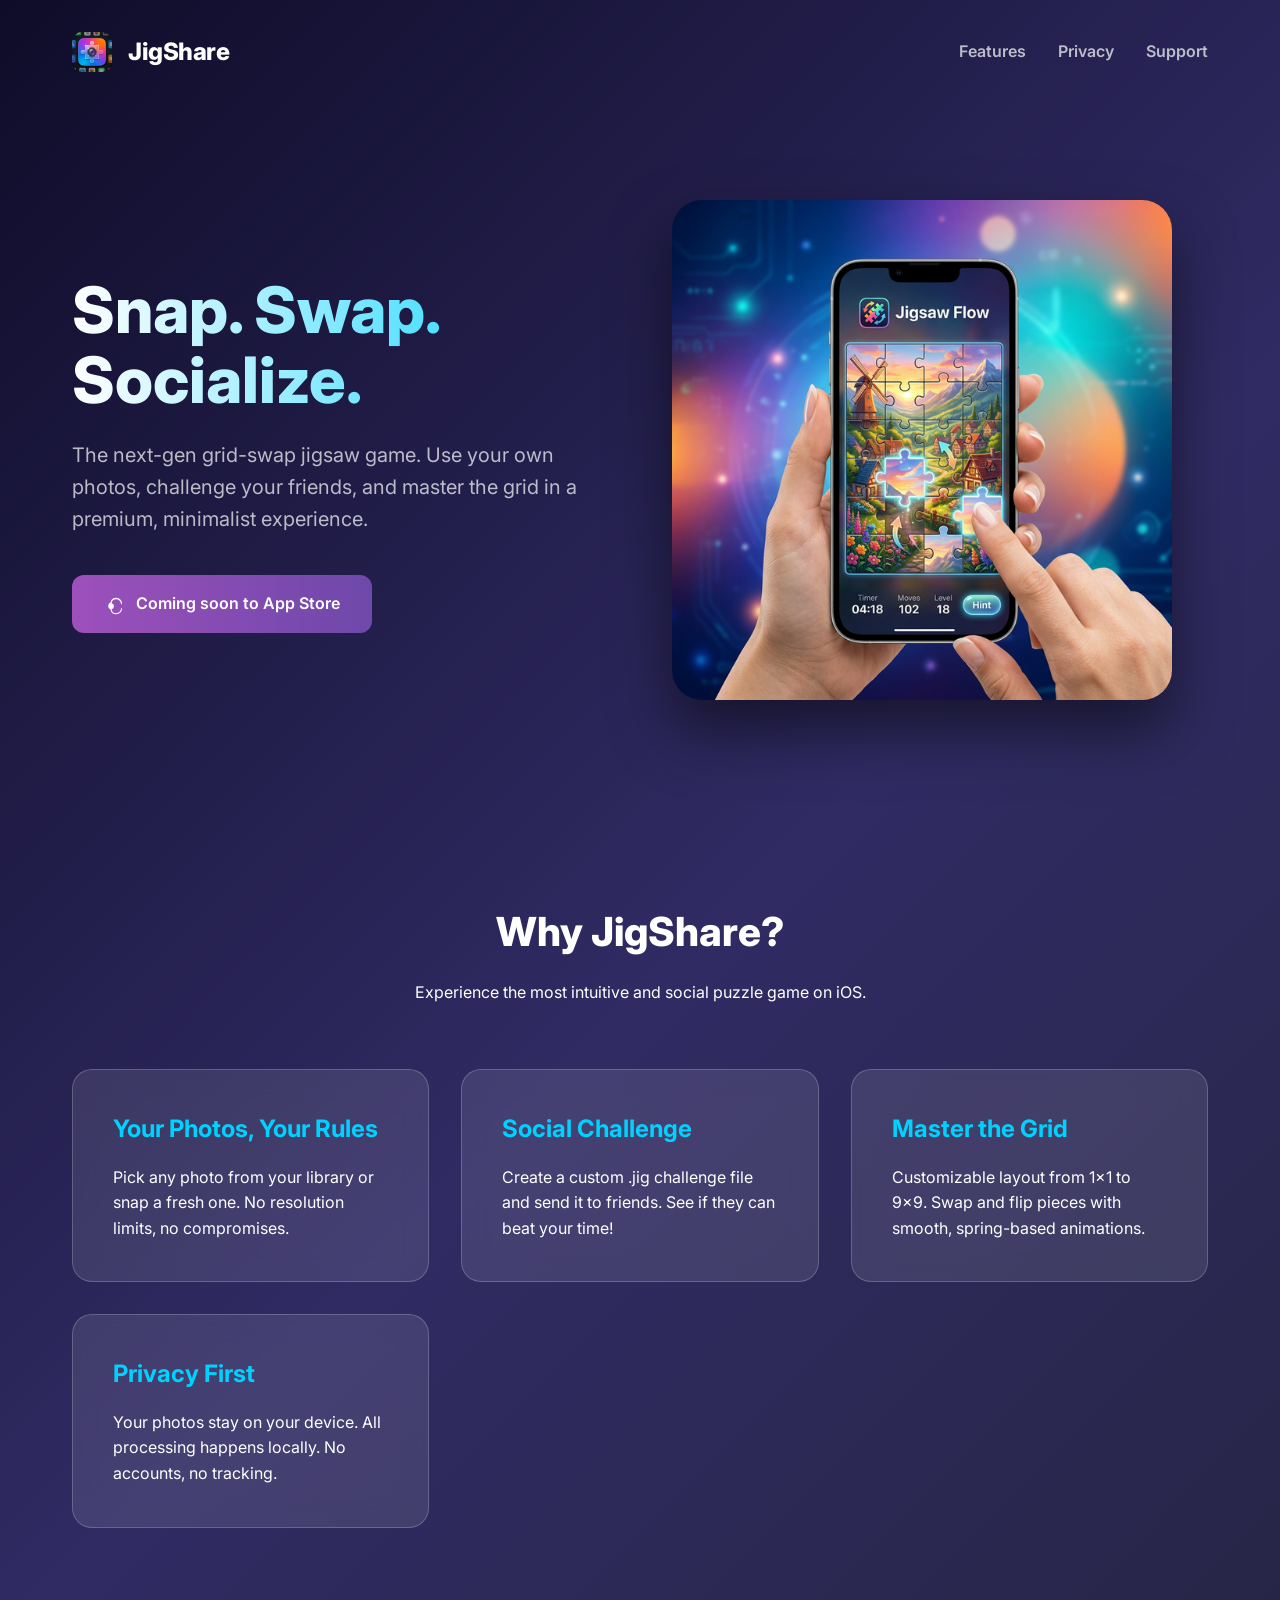
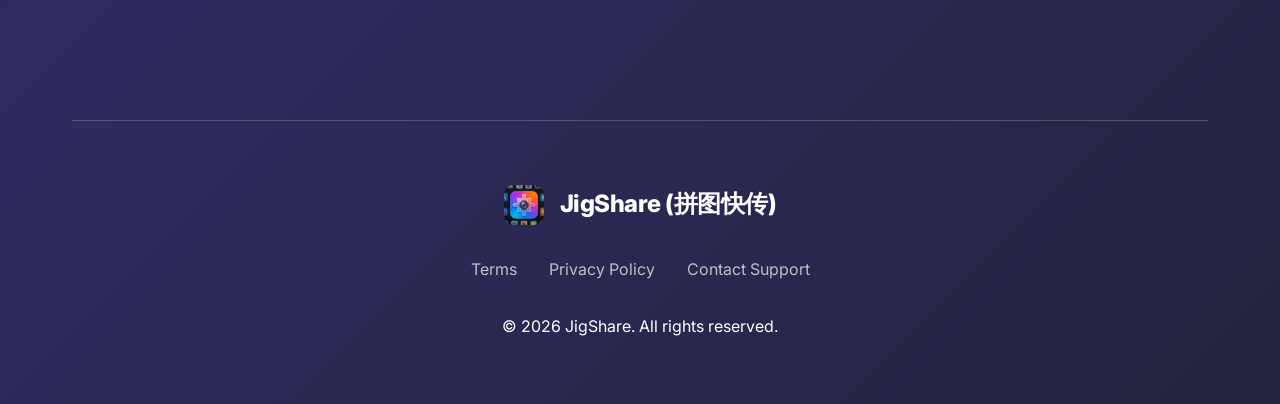
==== index.html @ 1944c969 "Add Google site verification meta tag" ====
<!DOCTYPE html>
<html lang="en">
<head>
    <meta charset="UTF-8">
    <meta name="viewport" content="width=device-width, initial-scale=1.0">
    <title>JigShare (拼图快传) - Social Photo Puzzle Game</title>
    <meta name="description" content="Turn your photos into fun, social jigsaw puzzles. JigShare is the premium grid-swap puzzle game for iOS.">
    <meta name="google-site-verification" content="QUrjwu28XT4ruwdatMFQxrZIwa5PXv5KGJY-EDPl6_U" />
    <link rel="stylesheet" href="index.css">
</head>
<body>
    <div class="container">
        <header>
            <div class="logo">
                <img src="assets/icon.png" alt="JigShare Logo">
                <span>JigShare</span>
            </div>
            <nav>
                <ul>
                    <li><a href="#features">Features</a></li>
                    <li><a href="privacy.html">Privacy</a></li>
                    <li><a href="mailto:fangdev1063@gmail.com">Support</a></li>
                </ul>
            </nav>
        </header>

        <section class="hero">
            <div class="hero-content">
                <h1>Snap. Swap. <br>Socialize.</h1>
                <p>The next-gen grid-swap jigsaw game. Use your own photos, challenge your friends, and master the grid in a premium, minimalist experience.</p>
                <div class="hero-btns">
                    <a href="#" class="btn-primary">
                        <svg width="24" height="24" viewBox="0 0 24 24" fill="currentColor"><path d="M17.5,12.5a.5.5,0,0,1-.5-.5,4.71,4.71,0,0,0-4.69-4.74h-.07a4.67,4.67,0,0,0-4.66,4.07,3,3,0,0,1,0,5.86,4.67,4.67,0,0,0,4.66,4.07h.07A4.71,4.71,0,0,0,17,16.5a.5.5,0,0,1,1,0,5.72,5.72,0,0,1-5.69,5.74h-.07a5.68,5.68,0,0,1-5.65-4.57,4,4,0,0,1,0-7.34,5.68,5.68,0,0,1,5.65-4.57h.07A5.72,5.72,0,0,1,18,11.5a.5.5,0,0,1-.5.5Z"/></svg>
                        Coming soon to App Store
                    </a>
                </div>
            </div>
            <div class="hero-image">
                <img src="assets/hero.png" alt="App Display">
            </div>
        </section>

        <section id="features" class="features">
            <div class="section-title">
                <h2>Why JigShare?</h2>
                <p>Experience the most intuitive and social puzzle game on iOS.</p>
            </div>
            <div class="feature-grid">
                <div class="feature-card glass">
                    <h3>Your Photos, Your Rules</h3>
                    <p>Pick any photo from your library or snap a fresh one. No resolution limits, no compromises.</p>
                </div>
                <div class="feature-card glass">
                    <h3>Social Challenge</h3>
                    <p>Create a custom .jig challenge file and send it to friends. See if they can beat your time!</p>
                </div>
                <div class="feature-card glass">
                    <h3>Master the Grid</h3>
                    <p>Customizable layout from 1x1 to 9x9. Swap and flip pieces with smooth, spring-based animations.</p>
                </div>
                <div class="feature-card glass">
                    <h3>Privacy First</h3>
                    <p>Your photos stay on your device. All processing happens locally. No accounts, no tracking.</p>
                </div>
            </div>
        </section>

        <footer>
            <div class="logo" style="justify-content: center; margin-bottom: 2rem;">
                <img src="assets/icon.png" alt="JigShare Logo">
                <span>JigShare (拼图快传)</span>
            </div>
            <div class="footer-links">
                <a href="#">Terms</a>
                <a href="privacy.html">Privacy Policy</a>
                <a href="mailto:fangdev1063@gmail.com">Contact Support</a>
            </div>
            <p>&copy; 2026 JigShare. All rights reserved.</p>
        </footer>
    </div>
</body>
</html>
---- index.css ----
@import url('https://fonts.googleapis.com/css2?family=Inter:wght@300;400;600;800&display=swap');

:root {
    --primary: #9d50bb;
    --secondary: #6e48aa;
    --accent: #00d2ff;
    --bg-dark: #0f0c29;
    --bg-gradient: linear-gradient(135deg, #0f0c29 0%, #302b63 50%, #24243e 100%);
    --text-main: #ffffff;
    --text-muted: rgba(255, 255, 255, 0.7);
    --glass: rgba(255, 255, 255, 0.1);
    --glass-border: rgba(255, 255, 255, 0.2);
    --transition: all 0.3s cubic-bezier(0.4, 0, 0.2, 1);
}

* {
    margin: 0;
    padding: 0;
    box-sizing: border-box;
}

body {
    font-family: 'Inter', sans-serif;
    background: var(--bg-gradient);
    color: var(--text-main);
    line-height: 1.6;
    overflow-x: hidden;
    min-height: 100vh;
}

.container {
    max-width: 1200px;
    margin: 0 auto;
    padding: 0 2rem;
}

/* Glassmorphism Styles */
.glass {
    background: var(--glass);
    backdrop-filter: blur(12px);
    -webkit-backdrop-filter: blur(12px);
    border: 1px solid var(--glass-border);
    border-radius: 20px;
}

/* Header */
header {
    padding: 2rem 0;
    display: flex;
    justify-content: space-between;
    align-items: center;
}

.logo {
    display: flex;
    align-items: center;
    gap: 1rem;
    font-weight: 800;
    font-size: 1.5rem;
    letter-spacing: -0.5px;
}

.logo img {
    width: 40px;
    height: 40px;
    border-radius: 10px;
}

nav ul {
    display: flex;
    gap: 2rem;
    list-style: none;
}

nav a {
    color: var(--text-muted);
    text-decoration: none;
    font-weight: 600;
    transition: var(--transition);
}

nav a:hover {
    color: var(--text-main);
}

/* Hero Section */
.hero {
    padding: 6rem 0;
    display: grid;
    grid-template-columns: 1fr 1fr;
    align-items: center;
    gap: 4rem;
}

.hero-content h1 {
    font-size: 4rem;
    font-weight: 800;
    line-height: 1.1;
    margin-bottom: 1.5rem;
    background: linear-gradient(to right, #fff, var(--accent));
    -webkit-background-clip: text;
    background-clip: text;
    -webkit-text-fill-color: transparent;
}

.hero-content p {
    font-size: 1.25rem;
    color: var(--text-muted);
    margin-bottom: 2.5rem;
}

.btn-primary {
    background: linear-gradient(to right, var(--primary), var(--secondary));
    color: white;
    padding: 1rem 2rem;
    border-radius: 12px;
    text-decoration: none;
    font-weight: 600;
    display: inline-flex;
    align-items: center;
    gap: 0.5rem;
    transition: var(--transition);
    border: none;
    cursor: pointer;
}

.btn-primary:hover {
    transform: translateY(-3px);
    box-shadow: 0 10px 20px rgba(0,0,0,0.3);
}

.hero-image img {
    width: 100%;
    max-width: 500px;
    border-radius: 30px;
    box-shadow: 0 30px 60px rgba(0,0,0,0.5);
    animation: float 6s ease-in-out infinite;
}

@keyframes float {
    0%, 100% { transform: translateY(0); }
    50% { transform: translateY(-20px); }
}

/* Features */
.features {
    padding: 6rem 0;
}

.section-title {
    text-align: center;
    margin-bottom: 4rem;
}

.section-title h2 {
    font-size: 2.5rem;
    font-weight: 800;
    margin-bottom: 1rem;
}

.feature-grid {
    display: grid;
    grid-template-columns: repeat(auto-fit, minmax(300px, 1fr));
    gap: 2rem;
}

.feature-card {
    padding: 2.5rem;
    transition: var(--transition);
}

.feature-card:hover {
    transform: scale(1.05);
}

.feature-card h3 {
    font-size: 1.5rem;
    margin-bottom: 1rem;
    color: var(--accent);
}

/* Footer */
footer {
    padding: 4rem 0;
    margin-top: 6rem;
    border-top: 1px solid var(--glass-border);
    text-align: center;
}

.footer-links {
    margin: 2rem 0;
    display: flex;
    justify-content: center;
    gap: 2rem;
}

.footer-links a {
    color: var(--text-muted);
    text-decoration: none;
}

/* Privacy Page Specific */
.content-page {
    padding: 4rem 0;
}

.content-page h1 {
    font-size: 3rem;
    margin-bottom: 2rem;
    text-align: center;
}

.content-block {
    padding: 3rem;
    margin: 2rem 0;
}

.content-block h2 {
    margin-bottom: 1.5rem;
    color: var(--accent);
}

.content-block p, .content-block ul {
    margin-bottom: 1.25rem;
    color: var(--text-muted);
}

.content-block ul {
    padding-left: 1.5rem;
}

/* Responsive */
@media (max-width: 968px) {
    .hero {
        grid-template-columns: 1fr;
        text-align: center;
        padding: 4rem 0;
    }
    .hero-content h1 {
        font-size: 3rem;
    }
    .hero-image {
        order: -1;
    }
    .hero-image img {
        max-width: 300px;
    }
}
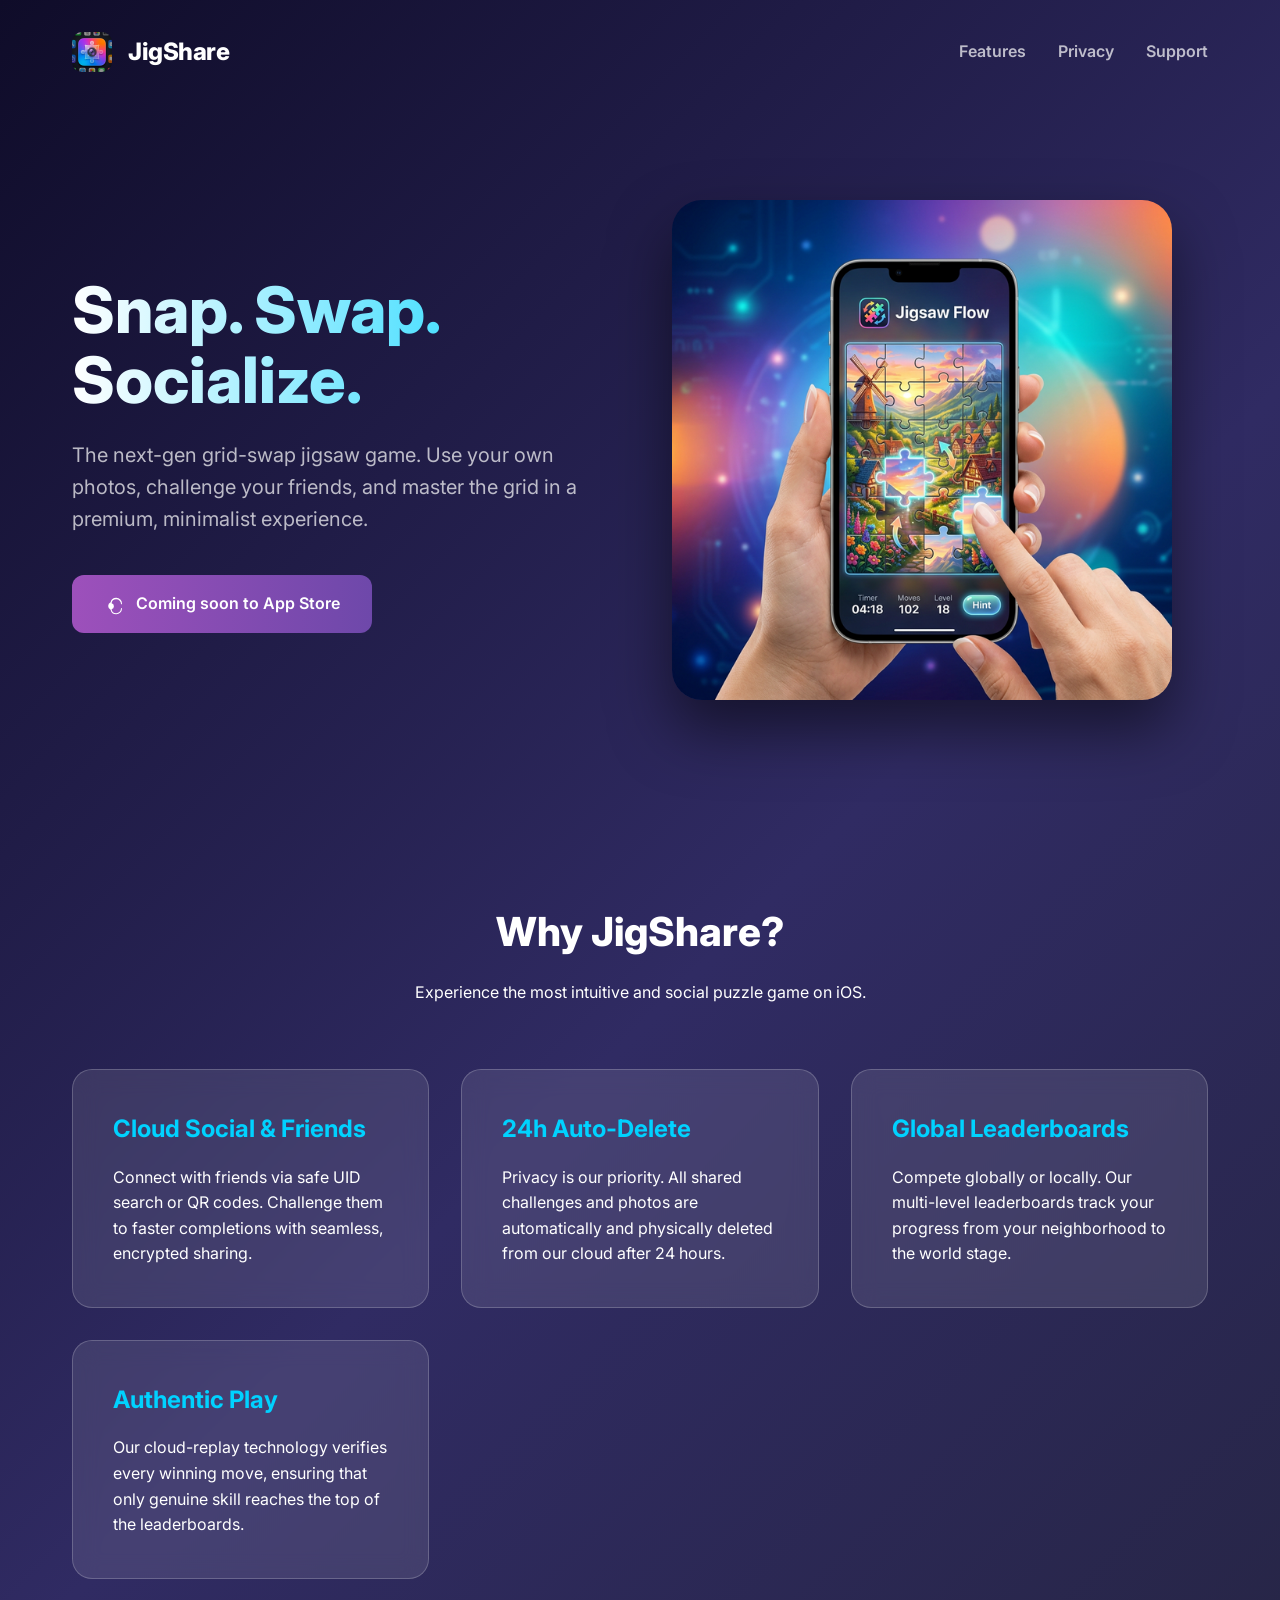
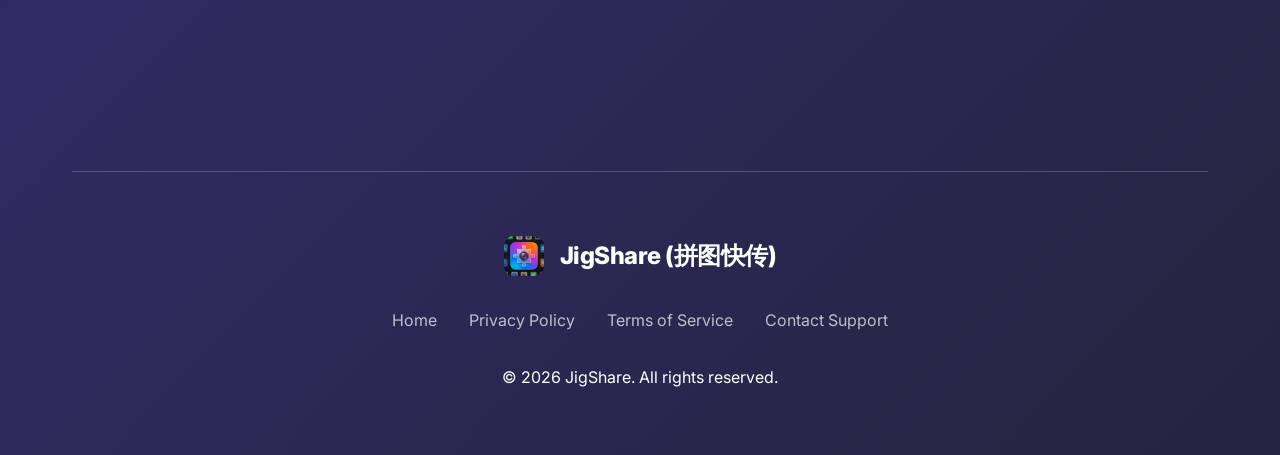
==== commit ab8522c7: "Update website with PRD v11 cloud features, terms, and privacy links" ====
--- a/index.html
+++ b/index.html
@@ -47,20 +47,20 @@
             </div>
             <div class="feature-grid">
                 <div class="feature-card glass">
-                    <h3>Your Photos, Your Rules</h3>
-                    <p>Pick any photo from your library or snap a fresh one. No resolution limits, no compromises.</p>
+                    <h3>Cloud Social & Friends</h3>
+                    <p>Connect with friends via safe UID search or QR codes. Challenge them to faster completions with seamless, encrypted sharing.</p>
                 </div>
                 <div class="feature-card glass">
-                    <h3>Social Challenge</h3>
-                    <p>Create a custom .jig challenge file and send it to friends. See if they can beat your time!</p>
+                    <h3>24h Auto-Delete</h3>
+                    <p>Privacy is our priority. All shared challenges and photos are automatically and physically deleted from our cloud after 24 hours.</p>
                 </div>
                 <div class="feature-card glass">
-                    <h3>Master the Grid</h3>
-                    <p>Customizable layout from 1x1 to 9x9. Swap and flip pieces with smooth, spring-based animations.</p>
+                    <h3>Global Leaderboards</h3>
+                    <p>Compete globally or locally. Our multi-level leaderboards track your progress from your neighborhood to the world stage.</p>
                 </div>
                 <div class="feature-card glass">
-                    <h3>Privacy First</h3>
-                    <p>Your photos stay on your device. All processing happens locally. No accounts, no tracking.</p>
+                    <h3>Authentic Play</h3>
+                    <p>Our cloud-replay technology verifies every winning move, ensuring that only genuine skill reaches the top of the leaderboards.</p>
                 </div>
             </div>
         </section>
@@ -71,8 +71,9 @@
                 <span>JigShare (拼图快传)</span>
             </div>
             <div class="footer-links">
-                <a href="#">Terms</a>
+                <a href="index.html">Home</a>
                 <a href="privacy.html">Privacy Policy</a>
+                <a href="terms.html">Terms of Service</a>
                 <a href="mailto:fangdev1063@gmail.com">Contact Support</a>
             </div>
             <p>&copy; 2026 JigShare. All rights reserved.</p>
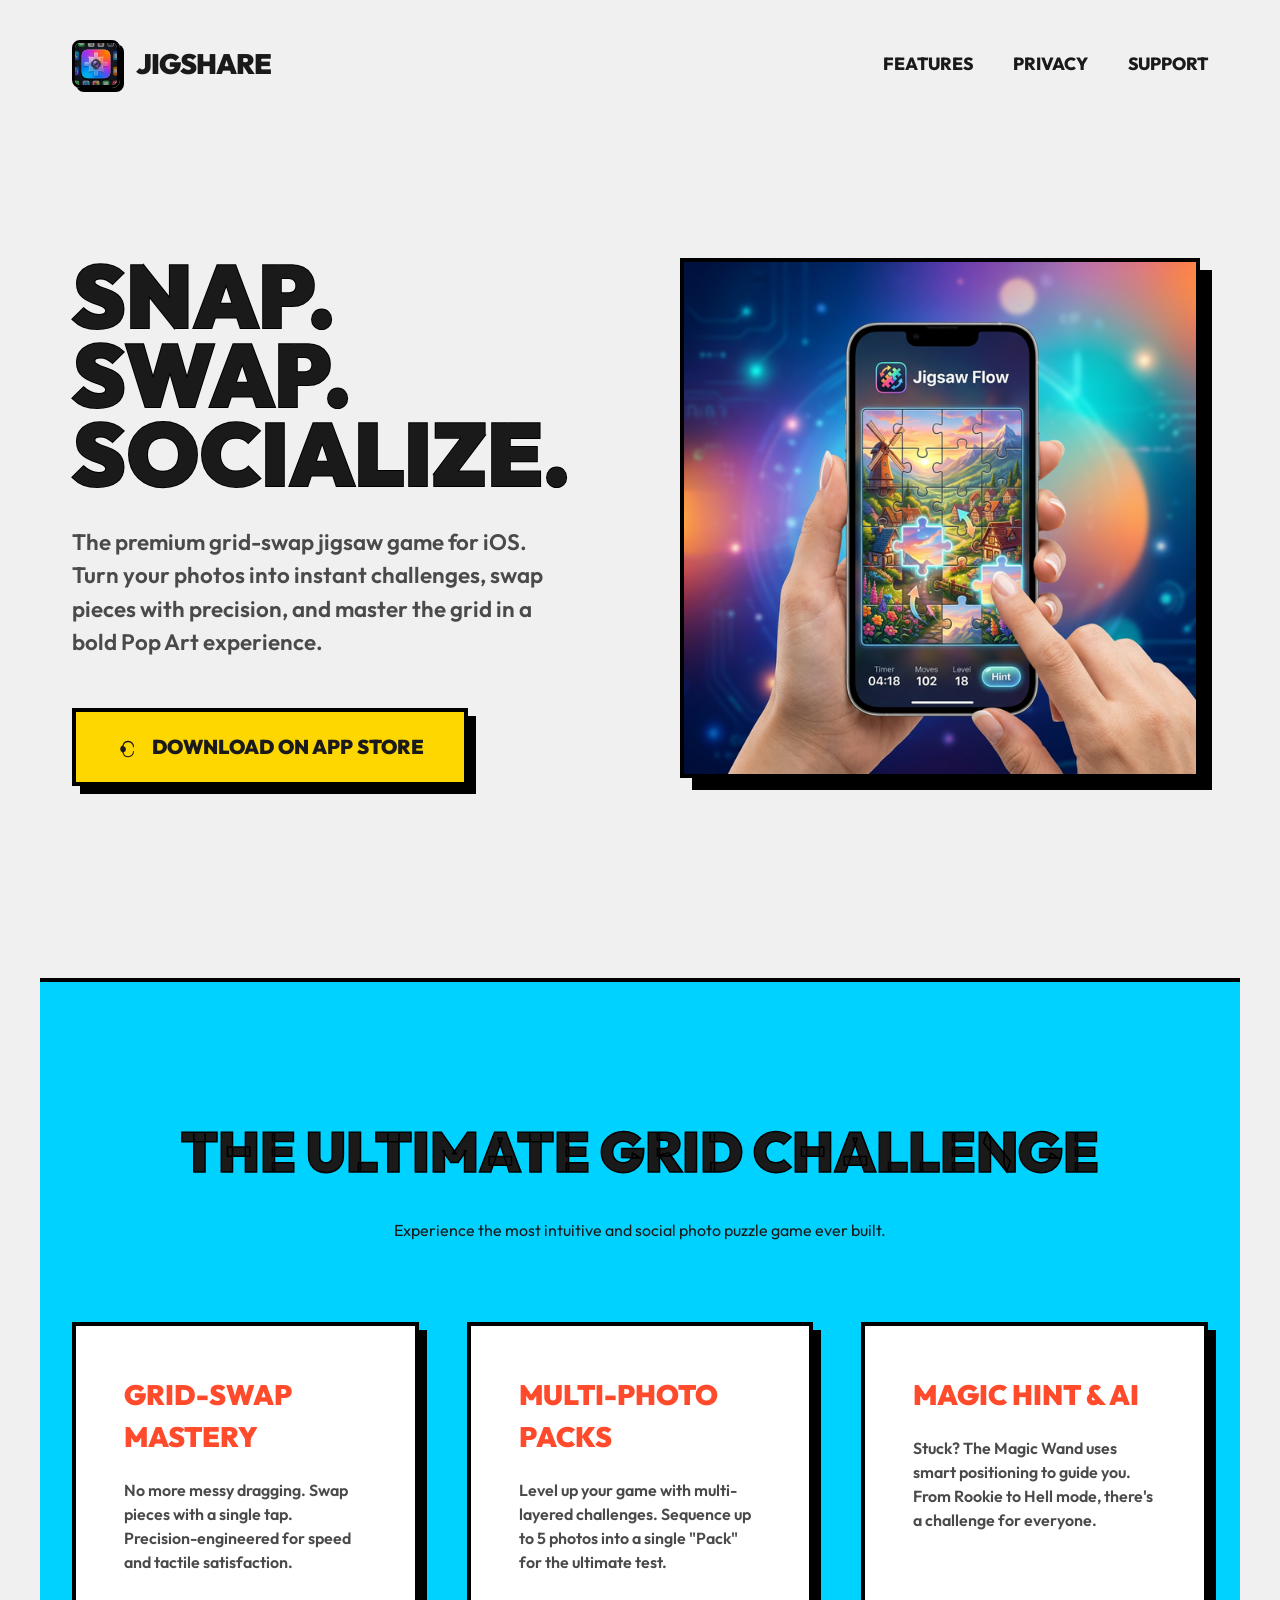
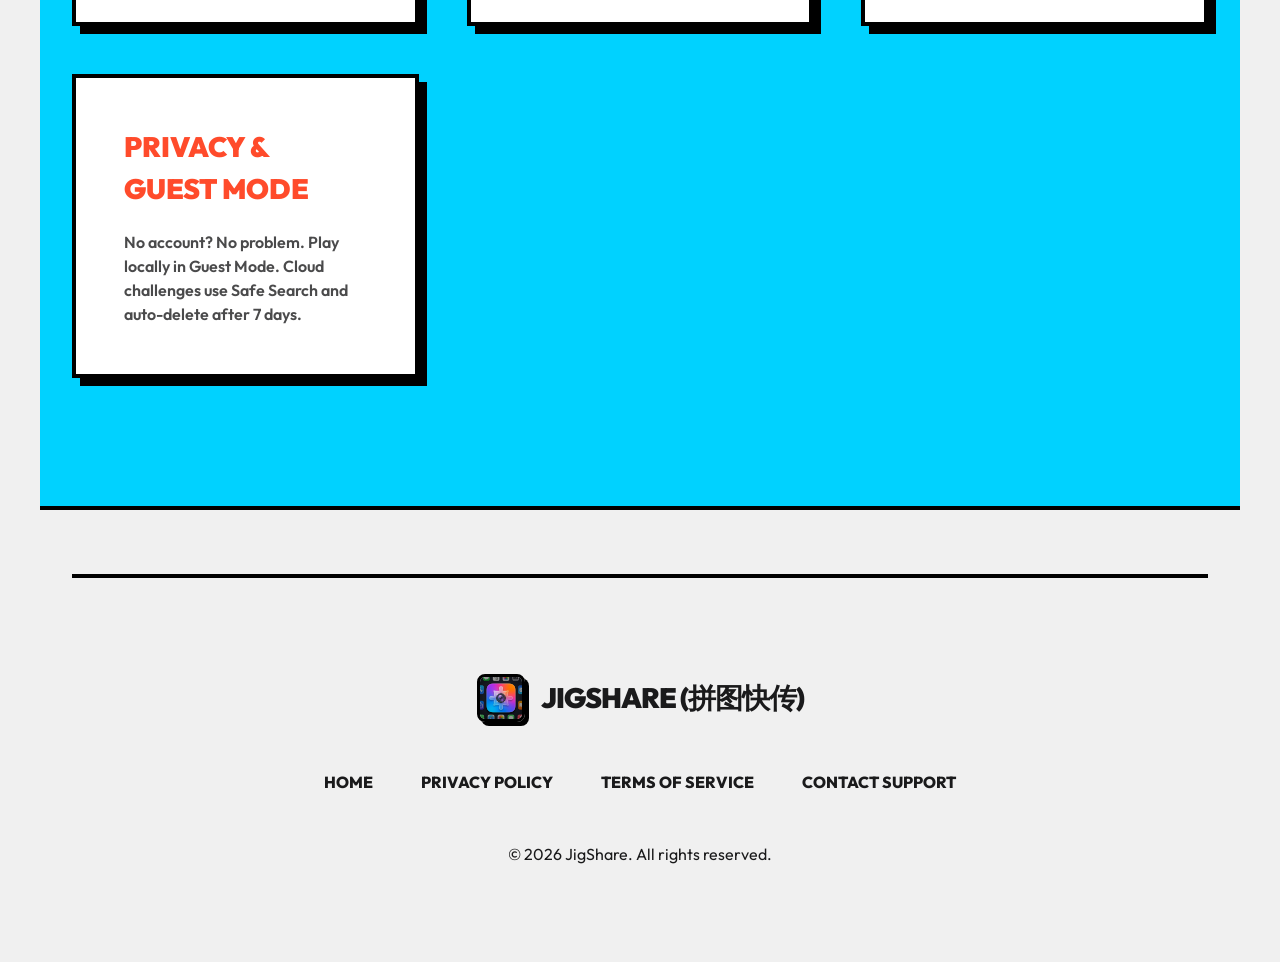
==== commit dedc5d81: "Update website to Pop Art style and reflect latest PRD/SDD features (v6.8/v3.12)" ====
--- a/index.html
+++ b/index.html
@@ -26,41 +26,41 @@
 
         <section class="hero">
             <div class="hero-content">
-                <h1>Snap. Swap. <br>Socialize.</h1>
-                <p>The next-gen grid-swap jigsaw game. Use your own photos, challenge your friends, and master the grid in a premium, minimalist experience.</p>
+                <h1>Snap.<br>Swap.<br>Socialize.</h1>
+                <p>The premium grid-swap jigsaw game for iOS. Turn your photos into instant challenges, swap pieces with precision, and master the grid in a bold Pop Art experience.</p>
                 <div class="hero-btns">
-                    <a href="#" class="btn-primary">
+                    <a href="https://apps.apple.com/app/jigshare" class="btn-primary">
                         <svg width="24" height="24" viewBox="0 0 24 24" fill="currentColor"><path d="M17.5,12.5a.5.5,0,0,1-.5-.5,4.71,4.71,0,0,0-4.69-4.74h-.07a4.67,4.67,0,0,0-4.66,4.07,3,3,0,0,1,0,5.86,4.67,4.67,0,0,0,4.66,4.07h.07A4.71,4.71,0,0,0,17,16.5a.5.5,0,0,1,1,0,5.72,5.72,0,0,1-5.69,5.74h-.07a5.68,5.68,0,0,1-5.65-4.57,4,4,0,0,1,0-7.34,5.68,5.68,0,0,1,5.65-4.57h.07A5.72,5.72,0,0,1,18,11.5a.5.5,0,0,1-.5.5Z"/></svg>
-                        Coming soon to App Store
+                        Download on App Store
                     </a>
                 </div>
             </div>
             <div class="hero-image">
-                <img src="assets/hero.png" alt="App Display">
+                <img src="assets/hero.png" alt="JigShare Pop Art Interface">
             </div>
         </section>
 
         <section id="features" class="features">
             <div class="section-title">
-                <h2>Why JigShare?</h2>
-                <p>Experience the most intuitive and social puzzle game on iOS.</p>
+                <h2>The Ultimate Grid Challenge</h2>
+                <p>Experience the most intuitive and social photo puzzle game ever built.</p>
             </div>
             <div class="feature-grid">
-                <div class="feature-card glass">
-                    <h3>Cloud Social & Friends</h3>
-                    <p>Connect with friends via safe UID search or QR codes. Challenge them to faster completions with seamless, encrypted sharing.</p>
+                <div class="feature-card pop-card">
+                    <h3>Grid-Swap Mastery</h3>
+                    <p>No more messy dragging. Swap pieces with a single tap. Precision-engineered for speed and tactile satisfaction.</p>
                 </div>
-                <div class="feature-card glass">
-                    <h3>24h Auto-Delete</h3>
-                    <p>Privacy is our priority. All shared challenges and photos are automatically and physically deleted from our cloud after 24 hours.</p>
+                <div class="feature-card pop-card">
+                    <h3>Multi-Photo Packs</h3>
+                    <p>Level up your game with multi-layered challenges. Sequence up to 5 photos into a single "Pack" for the ultimate test.</p>
                 </div>
-                <div class="feature-card glass">
-                    <h3>Global Leaderboards</h3>
-                    <p>Compete globally or locally. Our multi-level leaderboards track your progress from your neighborhood to the world stage.</p>
+                <div class="feature-card pop-card">
+                    <h3>Magic Hint & AI</h3>
+                    <p>Stuck? The Magic Wand uses smart positioning to guide you. From Rookie to Hell mode, there's a challenge for everyone.</p>
                 </div>
-                <div class="feature-card glass">
-                    <h3>Authentic Play</h3>
-                    <p>Our cloud-replay technology verifies every winning move, ensuring that only genuine skill reaches the top of the leaderboards.</p>
+                <div class="feature-card pop-card">
+                    <h3>Privacy & Guest Mode</h3>
+                    <p>No account? No problem. Play locally in Guest Mode. Cloud challenges use Safe Search and auto-delete after 7 days.</p>
                 </div>
             </div>
         </section>
--- a/index.css
+++ b/index.css
@@ -1,16 +1,18 @@
-@import url('https://fonts.googleapis.com/css2?family=Inter:wght@300;400;600;800&display=swap');
+@import url('https://fonts.googleapis.com/css2?family=Outfit:wght@400;600;800;900&display=swap');
+@import url('https://fonts.googleapis.com/css2?family=Inter:wght@400;600;800&display=swap');
 
 :root {
-    --primary: #9d50bb;
-    --secondary: #6e48aa;
-    --accent: #00d2ff;
-    --bg-dark: #0f0c29;
-    --bg-gradient: linear-gradient(135deg, #0f0c29 0%, #302b63 50%, #24243e 100%);
-    --text-main: #ffffff;
-    --text-muted: rgba(255, 255, 255, 0.7);
-    --glass: rgba(255, 255, 255, 0.1);
-    --glass-border: rgba(255, 255, 255, 0.2);
-    --transition: all 0.3s cubic-bezier(0.4, 0, 0.2, 1);
+    --primary: #FFD700; /* Vibrant Yellow */
+    --secondary: #FF4B2B; /* Vibrant Red */
+    --accent: #00D2FF; /* Vibrant Blue */
+    --bg-main: #F0F0F0;
+    --text-black: #1A1A1B;
+    --text-muted: #4A4A4B;
+    --stroke: #000000;
+    --border-width: 4px;
+    --shadow-offset: 8px;
+    --pop-shadow: var(--shadow-offset) var(--shadow-offset) 0px var(--stroke);
+    --transition: all 0.2s cubic-bezier(0.175, 0.885, 0.32, 1.275);
 }
 
 * {
@@ -20,10 +22,10 @@
 }
 
 body {
-    font-family: 'Inter', sans-serif;
-    background: var(--bg-gradient);
-    color: var(--text-main);
-    line-height: 1.6;
+    font-family: 'Outfit', 'Inter', sans-serif;
+    background-color: var(--bg-main);
+    color: var(--text-black);
+    line-height: 1.5;
     overflow-x: hidden;
     min-height: 100vh;
 }
@@ -34,18 +36,23 @@
     padding: 0 2rem;
 }
 
-/* Glassmorphism Styles */
-.glass {
-    background: var(--glass);
-    backdrop-filter: blur(12px);
-    -webkit-backdrop-filter: blur(12px);
-    border: 1px solid var(--glass-border);
-    border-radius: 20px;
+/* Pop Art Components */
+.pop-card {
+    background: #FFFFFF;
+    border: var(--border-width) solid var(--stroke);
+    box-shadow: var(--pop-shadow);
+    border-radius: 0px; /* Sharp corners for Pop Art feel */
+    transition: var(--transition);
+}
+
+.pop-card:hover {
+    transform: translate(-4px, -4px);
+    box-shadow: 12px 12px 0px var(--stroke);
 }
 
 /* Header */
 header {
-    padding: 2rem 0;
+    padding: 2.5rem 0;
     display: flex;
     justify-content: space-between;
     align-items: center;
@@ -55,178 +62,217 @@
     display: flex;
     align-items: center;
     gap: 1rem;
+    font-weight: 900;
+    font-size: 1.75rem;
+    letter-spacing: -1px;
+    text-transform: uppercase;
+}
+
+.logo img {
+    width: 48px;
+    height: 48px;
+    border: 3px solid var(--stroke);
+    border-radius: 8px;
+    box-shadow: 4px 4px 0px var(--stroke);
+}
+
+nav ul {
+    display: flex;
+    gap: 2.5rem;
+    list-style: none;
+}
+
+nav a {
+    color: var(--text-black);
+    text-decoration: none;
     font-weight: 800;
-    font-size: 1.5rem;
-    letter-spacing: -0.5px;
-}
-
-.logo img {
-    width: 40px;
-    height: 40px;
-    border-radius: 10px;
-}
-
-nav ul {
-    display: flex;
-    gap: 2rem;
-    list-style: none;
-}
-
-nav a {
-    color: var(--text-muted);
-    text-decoration: none;
-    font-weight: 600;
+    font-size: 1.1rem;
+    text-transform: uppercase;
     transition: var(--transition);
 }
 
 nav a:hover {
-    color: var(--text-main);
+    color: var(--secondary);
+    text-shadow: 2px 2px 0px rgba(0,0,0,0.1);
 }
 
 /* Hero Section */
 .hero {
-    padding: 6rem 0;
+    padding: 8rem 0;
     display: grid;
     grid-template-columns: 1fr 1fr;
     align-items: center;
-    gap: 4rem;
+    gap: 5rem;
 }
 
 .hero-content h1 {
-    font-size: 4rem;
-    font-weight: 800;
-    line-height: 1.1;
-    margin-bottom: 1.5rem;
-    background: linear-gradient(to right, #fff, var(--accent));
-    -webkit-background-clip: text;
-    background-clip: text;
-    -webkit-text-fill-color: transparent;
+    font-size: 5.5rem;
+    font-weight: 900;
+    line-height: 0.9;
+    margin-bottom: 2rem;
+    text-transform: uppercase;
+    color: var(--text-black);
+    -webkit-text-stroke: 2px var(--stroke);
+    paint-order: stroke fill;
 }
 
 .hero-content p {
+    font-size: 1.4rem;
+    font-weight: 600;
+    color: var(--text-muted);
+    margin-bottom: 3rem;
+    max-width: 90%;
+}
+
+.btn-primary {
+    background-color: var(--primary);
+    color: var(--text-black);
+    padding: 1.25rem 2.5rem;
+    border: var(--border-width) solid var(--stroke);
+    box-shadow: var(--pop-shadow);
+    text-decoration: none;
+    font-weight: 900;
     font-size: 1.25rem;
-    color: var(--text-muted);
-    margin-bottom: 2.5rem;
-}
-
-.btn-primary {
-    background: linear-gradient(to right, var(--primary), var(--secondary));
-    color: white;
-    padding: 1rem 2rem;
-    border-radius: 12px;
-    text-decoration: none;
-    font-weight: 600;
     display: inline-flex;
     align-items: center;
-    gap: 0.5rem;
-    transition: var(--transition);
-    border: none;
+    gap: 0.75rem;
+    text-transform: uppercase;
+    transition: var(--transition);
     cursor: pointer;
 }
 
 .btn-primary:hover {
-    transform: translateY(-3px);
-    box-shadow: 0 10px 20px rgba(0,0,0,0.3);
+    transform: translate(-4px, -4px);
+    box-shadow: 12px 12px 0px var(--stroke);
+    background-color: #FFEA00;
+}
+
+.btn-primary:active {
+    transform: translate(2px, 2px);
+    box-shadow: 4px 4px 0px var(--stroke);
 }
 
 .hero-image img {
     width: 100%;
-    max-width: 500px;
-    border-radius: 30px;
-    box-shadow: 0 30px 60px rgba(0,0,0,0.5);
-    animation: float 6s ease-in-out infinite;
-}
-
-@keyframes float {
-    0%, 100% { transform: translateY(0); }
-    50% { transform: translateY(-20px); }
+    max-width: 520px;
+    border: var(--border-width) solid var(--stroke);
+    box-shadow: 12px 12px 0px var(--stroke);
+    transition: var(--transition);
+}
+
+.hero-image img:hover {
+    transform: rotate(-2deg) scale(1.02);
 }
 
 /* Features */
 .features {
-    padding: 6rem 0;
+    padding: 8rem 0;
+    background-color: var(--accent);
+    border-top: var(--border-width) solid var(--stroke);
+    border-bottom: var(--border-width) solid var(--stroke);
+    margin: 4rem -2rem;
+    padding-left: 2rem;
+    padding-right: 2rem;
 }
 
 .section-title {
     text-align: center;
-    margin-bottom: 4rem;
+    margin-bottom: 5rem;
 }
 
 .section-title h2 {
-    font-size: 2.5rem;
-    font-weight: 800;
-    margin-bottom: 1rem;
+    font-size: 3.5rem;
+    font-weight: 900;
+    text-transform: uppercase;
+    margin-bottom: 1.5rem;
+    -webkit-text-stroke: 1.5px var(--stroke);
 }
 
 .feature-grid {
     display: grid;
-    grid-template-columns: repeat(auto-fit, minmax(300px, 1fr));
-    gap: 2rem;
+    grid-template-columns: repeat(auto-fit, minmax(320px, 1fr));
+    gap: 3rem;
 }
 
 .feature-card {
-    padding: 2.5rem;
-    transition: var(--transition);
-}
-
-.feature-card:hover {
-    transform: scale(1.05);
+    padding: 3rem;
+    background: #FFF;
 }
 
 .feature-card h3 {
-    font-size: 1.5rem;
-    margin-bottom: 1rem;
-    color: var(--accent);
+    font-size: 1.75rem;
+    font-weight: 900;
+    margin-bottom: 1.25rem;
+    text-transform: uppercase;
+    color: var(--secondary);
+}
+
+.feature-card p {
+    font-weight: 600;
+    color: var(--text-muted);
 }
 
 /* Footer */
 footer {
-    padding: 4rem 0;
-    margin-top: 6rem;
-    border-top: 1px solid var(--glass-border);
+    padding: 6rem 0;
+    margin-top: 4rem;
+    border-top: var(--border-width) solid var(--stroke);
     text-align: center;
 }
 
 .footer-links {
-    margin: 2rem 0;
+    margin: 3rem 0;
     display: flex;
     justify-content: center;
-    gap: 2rem;
+    gap: 3rem;
 }
 
 .footer-links a {
+    color: var(--text-black);
+    text-decoration: none;
+    font-weight: 800;
+    text-transform: uppercase;
+}
+
+.footer-links a:hover {
+    color: var(--secondary);
+}
+
+/* Privacy/Terms Specific */
+.content-page {
+    padding: 6rem 0;
+}
+
+.content-page h1 {
+    font-size: 4rem;
+    font-weight: 900;
+    margin-bottom: 3rem;
+    text-align: center;
+    text-transform: uppercase;
+}
+
+.content-block {
+    padding: 4rem;
+    margin: 3rem 0;
+    background: #FFF;
+}
+
+.content-block h2 {
+    margin-bottom: 2rem;
+    font-size: 2rem;
+    font-weight: 900;
+    text-transform: uppercase;
+    color: var(--secondary);
+}
+
+.content-block p, .content-block ul {
+    margin-bottom: 1.5rem;
+    font-weight: 600;
     color: var(--text-muted);
-    text-decoration: none;
-}
-
-/* Privacy Page Specific */
-.content-page {
-    padding: 4rem 0;
-}
-
-.content-page h1 {
-    font-size: 3rem;
-    margin-bottom: 2rem;
-    text-align: center;
-}
-
-.content-block {
-    padding: 3rem;
-    margin: 2rem 0;
-}
-
-.content-block h2 {
-    margin-bottom: 1.5rem;
-    color: var(--accent);
-}
-
-.content-block p, .content-block ul {
-    margin-bottom: 1.25rem;
-    color: var(--text-muted);
 }
 
 .content-block ul {
-    padding-left: 1.5rem;
+    padding-left: 2rem;
 }
 
 /* Responsive */
@@ -234,15 +280,18 @@
     .hero {
         grid-template-columns: 1fr;
         text-align: center;
-        padding: 4rem 0;
+        padding: 5rem 0;
     }
     .hero-content h1 {
-        font-size: 3rem;
+        font-size: 3.5rem;
     }
     .hero-image {
         order: -1;
     }
     .hero-image img {
-        max-width: 300px;
-    }
-}
+        max-width: 380px;
+    }
+    .hero-content p {
+        max-width: 100%;
+    }
+}
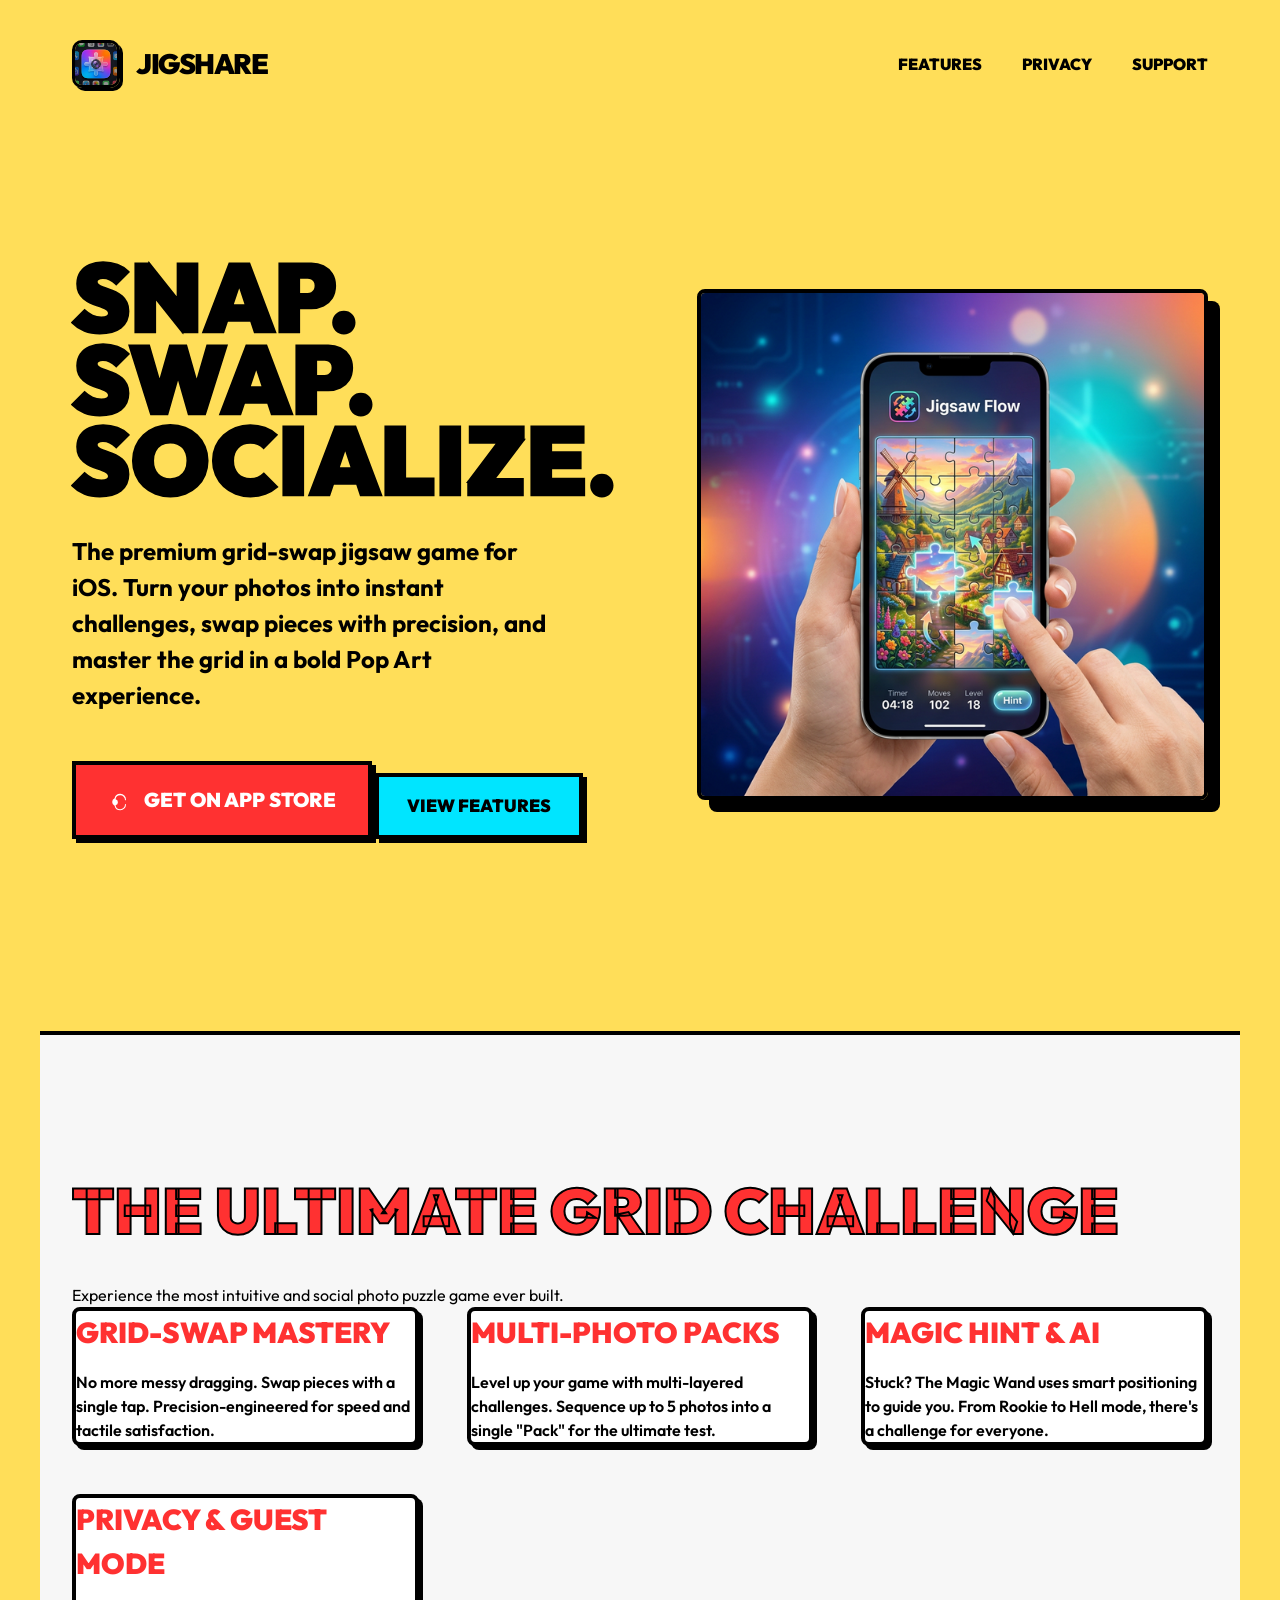
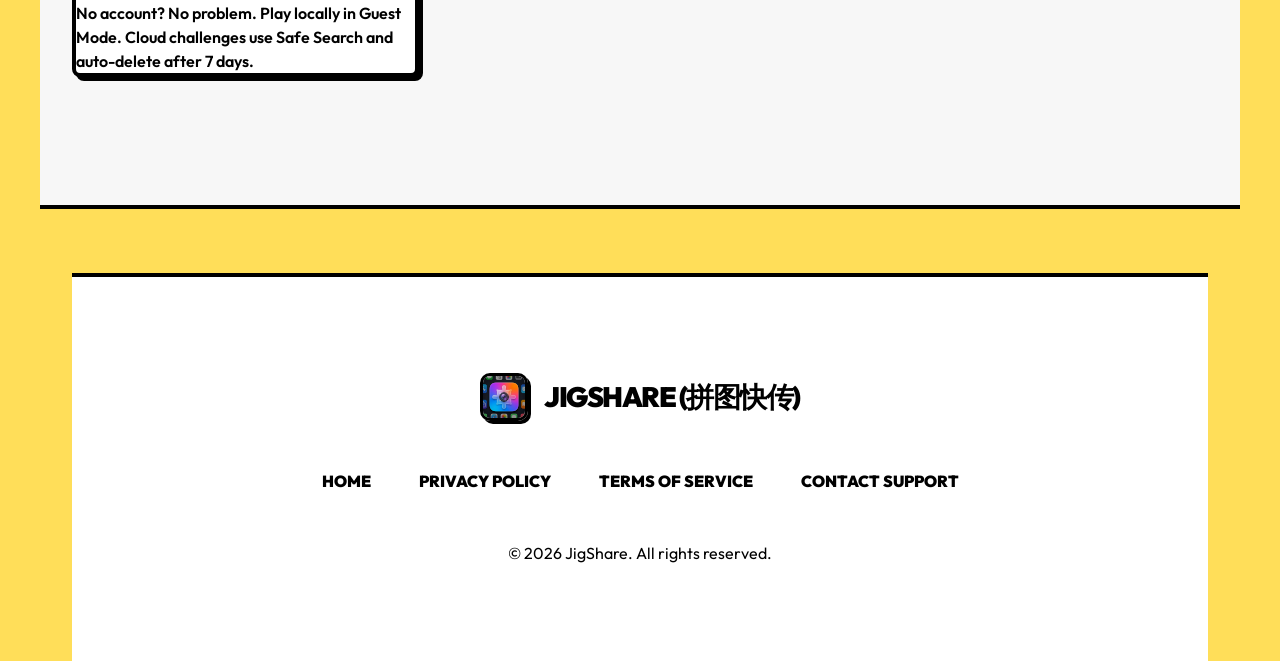
==== commit 009af61e: "Refine website UI to strict Pop Art v4.0 standard (UIUX-DESIGN.md)" ====
--- a/index.html
+++ b/index.html
@@ -29,9 +29,12 @@
                 <h1>Snap.<br>Swap.<br>Socialize.</h1>
                 <p>The premium grid-swap jigsaw game for iOS. Turn your photos into instant challenges, swap pieces with precision, and master the grid in a bold Pop Art experience.</p>
                 <div class="hero-btns">
-                    <a href="https://apps.apple.com/app/jigshare" class="btn-primary">
+                    <a href="https://apps.apple.com/us/app/jigshare-photo-jigsaw-puzzle/id6760682088" class="btn-primary">
                         <svg width="24" height="24" viewBox="0 0 24 24" fill="currentColor"><path d="M17.5,12.5a.5.5,0,0,1-.5-.5,4.71,4.71,0,0,0-4.69-4.74h-.07a4.67,4.67,0,0,0-4.66,4.07,3,3,0,0,1,0,5.86,4.67,4.67,0,0,0,4.66,4.07h.07A4.71,4.71,0,0,0,17,16.5a.5.5,0,0,1,1,0,5.72,5.72,0,0,1-5.69,5.74h-.07a5.68,5.68,0,0,1-5.65-4.57,4,4,0,0,1,0-7.34,5.68,5.68,0,0,1,5.65-4.57h.07A5.72,5.72,0,0,1,18,11.5a.5.5,0,0,1-.5.5Z"/></svg>
-                        Download on App Store
+                        Get on App Store
+                    </a>
+                    <a href="#features" class="btn-secondary">
+                        View Features
                     </a>
                 </div>
             </div>
@@ -66,7 +69,7 @@
         </section>
 
         <footer>
-            <div class="logo" style="justify-content: center; margin-bottom: 2rem;">
+            <div class="logo footer-logo">
                 <img src="assets/icon.png" alt="JigShare Logo">
                 <span>JigShare (拼图快传)</span>
             </div>
--- a/index.css
+++ b/index.css
@@ -2,17 +2,20 @@
 @import url('https://fonts.googleapis.com/css2?family=Inter:wght@400;600;800&display=swap');
 
 :root {
-    --primary: #FFD700; /* Vibrant Yellow */
-    --secondary: #FF4B2B; /* Vibrant Red */
-    --accent: #00D2FF; /* Vibrant Blue */
-    --bg-main: #F0F0F0;
-    --text-black: #1A1A1B;
-    --text-muted: #4A4A4B;
+    --pop-yellow: #FFDE59; /* Page Background */
+    --pop-red: #FF3131;    /* Primary CTA */
+    --pop-cyan: #00E5FF;   /* Secondary CTA */
+    --pop-green: #7ED957;  /* Success / Accent */
+    --pop-orange: #FF914D; /* Emphasis */
+    --pop-white: #FFFFFF;  /* Cards/Inputs */
+    --pop-grey: #F7F7F7;   /* Secondary Background */
+    --text-black: #000000;
+    --text-muted: #1A1A1B;
     --stroke: #000000;
     --border-width: 4px;
-    --shadow-offset: 8px;
+    --shadow-offset: 4px;
     --pop-shadow: var(--shadow-offset) var(--shadow-offset) 0px var(--stroke);
-    --transition: all 0.2s cubic-bezier(0.175, 0.885, 0.32, 1.275);
+    --transition: all 0.15s cubic-bezier(0.175, 0.885, 0.32, 1.1);
 }
 
 * {
@@ -22,8 +25,8 @@
 }
 
 body {
-    font-family: 'Outfit', 'Inter', sans-serif;
-    background-color: var(--bg-main);
+    font-family: 'Outfit', 'Inter', -apple-system, system-ui, sans-serif;
+    background-color: var(--pop-yellow);
     color: var(--text-black);
     line-height: 1.5;
     overflow-x: hidden;
@@ -38,16 +41,16 @@
 
 /* Pop Art Components */
 .pop-card {
-    background: #FFFFFF;
+    background: var(--pop-white);
     border: var(--border-width) solid var(--stroke);
     box-shadow: var(--pop-shadow);
-    border-radius: 0px; /* Sharp corners for Pop Art feel */
+    border-radius: 8px; /* Small radius as per §2.5 */
     transition: var(--transition);
 }
 
 .pop-card:hover {
-    transform: translate(-4px, -4px);
-    box-shadow: 12px 12px 0px var(--stroke);
+    transform: translate(-2px, -2px);
+    box-shadow: 6px 6px 0px var(--stroke);
 }
 
 /* Header */
@@ -58,13 +61,25 @@
     align-items: center;
 }
 
+.footer-logo {
+    justify-content: center;
+    margin-bottom: 2.5rem;
+}
+
+.footer-links {
+    margin: 3rem 0;
+    display: flex;
+    justify-content: center;
+    gap: 3rem;
+}
+
 .logo {
     display: flex;
     align-items: center;
     gap: 1rem;
     font-weight: 900;
     font-size: 1.75rem;
-    letter-spacing: -1px;
+    letter-spacing: -1.5px;
     text-transform: uppercase;
 }
 
@@ -72,8 +87,8 @@
     width: 48px;
     height: 48px;
     border: 3px solid var(--stroke);
-    border-radius: 8px;
-    box-shadow: 4px 4px 0px var(--stroke);
+    border-radius: 10px;
+    box-shadow: 3px 3px 0px var(--stroke);
 }
 
 nav ul {
@@ -85,15 +100,14 @@
 nav a {
     color: var(--text-black);
     text-decoration: none;
-    font-weight: 800;
-    font-size: 1.1rem;
+    font-weight: 900; /* Black weight as per §2.3 */
+    font-size: 1rem;
     text-transform: uppercase;
     transition: var(--transition);
 }
 
 nav a:hover {
-    color: var(--secondary);
-    text-shadow: 2px 2px 0px rgba(0,0,0,0.1);
+    color: var(--pop-red);
 }
 
 /* Hero Section */
@@ -106,28 +120,27 @@
 }
 
 .hero-content h1 {
-    font-size: 5.5rem;
-    font-weight: 900;
-    line-height: 0.9;
+    font-size: 6rem;
+    font-weight: 900;
+    line-height: 0.85;
     margin-bottom: 2rem;
     text-transform: uppercase;
     color: var(--text-black);
-    -webkit-text-stroke: 2px var(--stroke);
-    paint-order: stroke fill;
+    -webkit-text-stroke: 2.5px var(--stroke);
 }
 
 .hero-content p {
-    font-size: 1.4rem;
-    font-weight: 600;
-    color: var(--text-muted);
+    font-size: 1.5rem;
+    font-weight: 700;
+    color: var(--text-black);
     margin-bottom: 3rem;
     max-width: 90%;
 }
 
 .btn-primary {
-    background-color: var(--primary);
-    color: var(--text-black);
-    padding: 1.25rem 2.5rem;
+    background-color: var(--pop-red);
+    color: #FFFFFF;
+    padding: 1.25rem 2rem;
     border: var(--border-width) solid var(--stroke);
     box-shadow: var(--pop-shadow);
     text-decoration: none;
@@ -142,14 +155,36 @@
 }
 
 .btn-primary:hover {
-    transform: translate(-4px, -4px);
-    box-shadow: 12px 12px 0px var(--stroke);
-    background-color: #FFEA00;
+    transform: translate(-3px, -3px);
+    box-shadow: 7px 7px 0px var(--stroke);
+    filter: brightness(1.1);
 }
 
 .btn-primary:active {
     transform: translate(2px, 2px);
-    box-shadow: 4px 4px 0px var(--stroke);
+    box-shadow: 2px 2px 0px var(--stroke);
+}
+
+.btn-secondary {
+    background-color: var(--pop-cyan);
+    color: var(--text-black);
+    padding: 1rem 1.75rem;
+    border: var(--border-width) solid var(--stroke);
+    box-shadow: var(--pop-shadow);
+    text-decoration: none;
+    font-weight: 900;
+    font-size: 1.1rem;
+    display: inline-flex;
+    align-items: center;
+    gap: 0.5rem;
+    text-transform: uppercase;
+    transition: var(--transition);
+    cursor: pointer;
+}
+
+.btn-secondary:hover {
+    transform: translate(-2px, -2px);
+    box-shadow: 6px 6px 0px var(--stroke);
 }
 
 .hero-image img {
@@ -157,17 +192,14 @@
     max-width: 520px;
     border: var(--border-width) solid var(--stroke);
     box-shadow: 12px 12px 0px var(--stroke);
-    transition: var(--transition);
-}
-
-.hero-image img:hover {
-    transform: rotate(-2deg) scale(1.02);
+    border-radius: 8px;
+    transition: var(--transition);
 }
 
 /* Features */
 .features {
     padding: 8rem 0;
-    background-color: var(--accent);
+    background-color: var(--pop-grey);
     border-top: var(--border-width) solid var(--stroke);
     border-bottom: var(--border-width) solid var(--stroke);
     margin: 4rem -2rem;
@@ -175,17 +207,13 @@
     padding-right: 2rem;
 }
 
-.section-title {
-    text-align: center;
-    margin-bottom: 5rem;
-}
-
 .section-title h2 {
-    font-size: 3.5rem;
+    font-size: 4rem;
     font-weight: 900;
     text-transform: uppercase;
     margin-bottom: 1.5rem;
-    -webkit-text-stroke: 1.5px var(--stroke);
+    color: var(--pop-red);
+    -webkit-text-stroke: 2px var(--stroke);
 }
 
 .feature-grid {
@@ -194,81 +222,56 @@
     gap: 3rem;
 }
 
-.feature-card {
-    padding: 3rem;
-    background: #FFF;
-}
-
 .feature-card h3 {
-    font-size: 1.75rem;
-    font-weight: 900;
-    margin-bottom: 1.25rem;
-    text-transform: uppercase;
-    color: var(--secondary);
+    font-size: 1.8rem;
+    font-weight: 900;
+    margin-bottom: 1rem;
+    text-transform: uppercase;
+    color: var(--pop-red);
 }
 
 .feature-card p {
     font-weight: 600;
-    color: var(--text-muted);
+    color: var(--text-black);
 }
 
 /* Footer */
 footer {
     padding: 6rem 0;
-    margin-top: 4rem;
     border-top: var(--border-width) solid var(--stroke);
     text-align: center;
-}
-
-.footer-links {
-    margin: 3rem 0;
-    display: flex;
-    justify-content: center;
-    gap: 3rem;
+    background-color: var(--pop-white);
 }
 
 .footer-links a {
     color: var(--text-black);
     text-decoration: none;
-    font-weight: 800;
+    font-weight: 900;
     text-transform: uppercase;
 }
 
 .footer-links a:hover {
-    color: var(--secondary);
+    color: var(--pop-red);
 }
 
 /* Privacy/Terms Specific */
-.content-page {
-    padding: 6rem 0;
-}
-
 .content-page h1 {
-    font-size: 4rem;
+    font-size: 4.5rem;
     font-weight: 900;
     margin-bottom: 3rem;
-    text-align: center;
-    text-transform: uppercase;
-}
-
-.content-block {
-    padding: 4rem;
-    margin: 3rem 0;
-    background: #FFF;
+    text-transform: uppercase;
+    -webkit-text-stroke: 2px var(--stroke);
 }
 
 .content-block h2 {
     margin-bottom: 2rem;
-    font-size: 2rem;
-    font-weight: 900;
-    text-transform: uppercase;
-    color: var(--secondary);
+    font-size: 2.2rem;
+    font-weight: 900;
+    color: var(--pop-red);
 }
 
 .content-block p, .content-block ul {
-    margin-bottom: 1.5rem;
     font-weight: 600;
-    color: var(--text-muted);
 }
 
 .content-block ul {
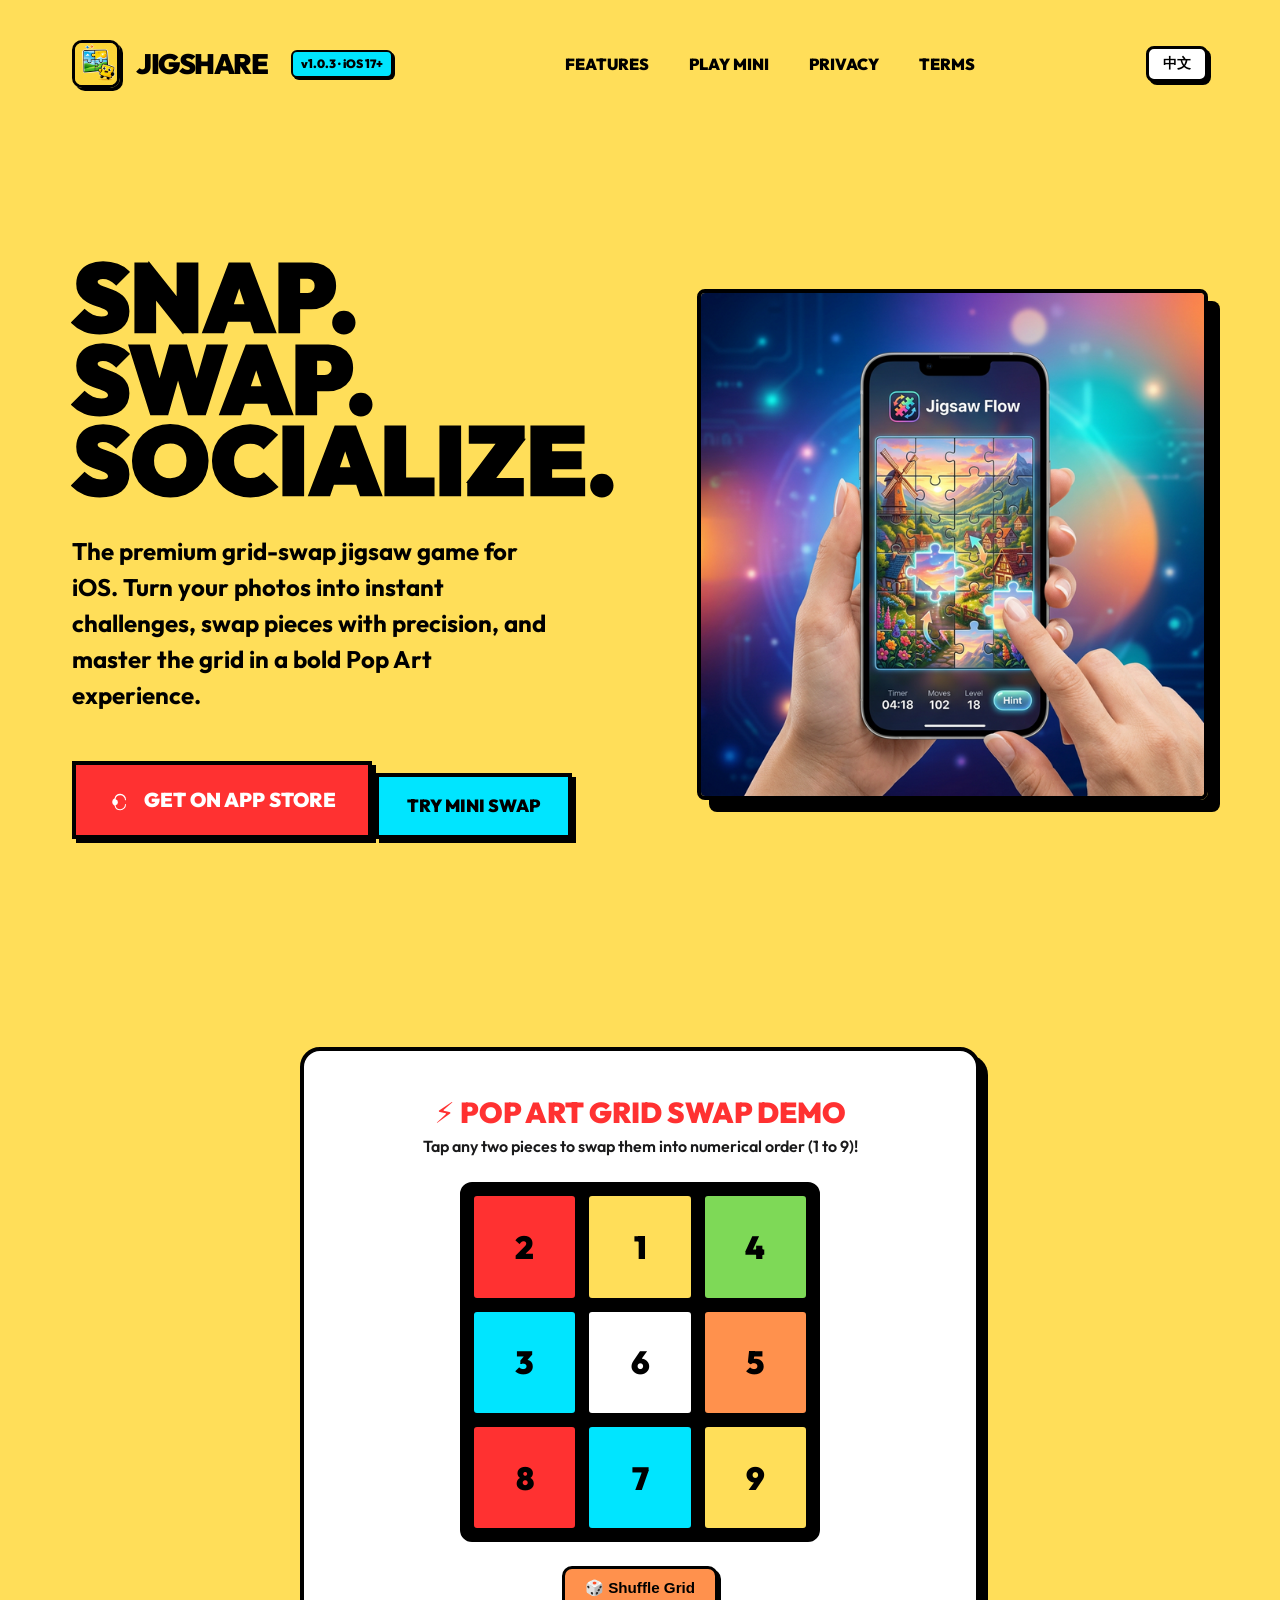
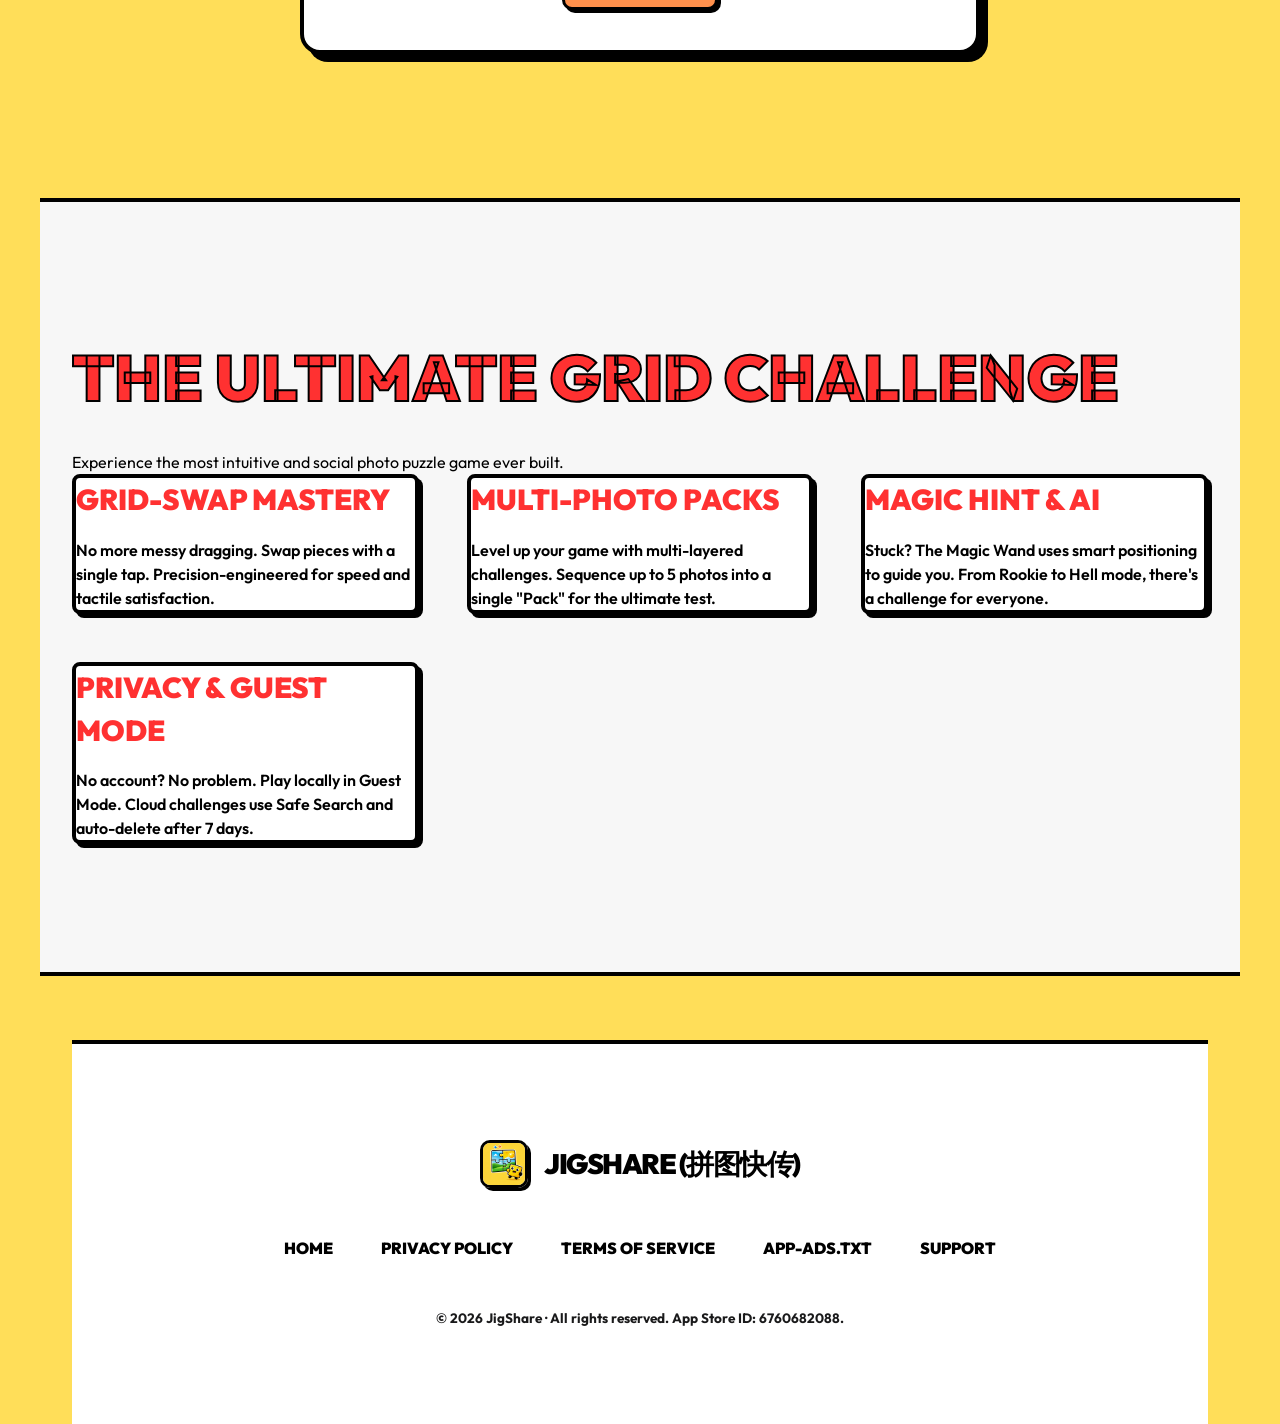
==== commit 3dcd83c6: "feat: modernize website with bilingual switcher, interactive 3x3 swap puzzle demo, v1.0.3 updates, a" ====
--- a/index.html
+++ b/index.html
@@ -6,6 +6,7 @@
     <title>JigShare (拼图快传) - Social Photo Puzzle Game</title>
     <meta name="description" content="Turn your photos into fun, social jigsaw puzzles. JigShare is the premium grid-swap puzzle game for iOS.">
     <meta name="google-site-verification" content="QUrjwu28XT4ruwdatMFQxrZIwa5PXv5KGJY-EDPl6_U" />
+    <link rel="icon" type="image/png" href="assets/icon.png">
     <link rel="stylesheet" href="index.css">
 </head>
 <body>
@@ -14,27 +15,32 @@
             <div class="logo">
                 <img src="assets/icon.png" alt="JigShare Logo">
                 <span>JigShare</span>
+                <span class="version-pill">v1.0.3 · iOS 17+</span>
             </div>
             <nav>
                 <ul>
-                    <li><a href="#features">Features</a></li>
-                    <li><a href="privacy.html">Privacy</a></li>
-                    <li><a href="mailto:fangdev1063@gmail.com">Support</a></li>
+                    <li><a href="#features" data-i18n="navFeatures">Features</a></li>
+                    <li><a href="#puzzle-lab" data-i18n="navDemo">Play Mini</a></li>
+                    <li><a href="privacy.html" data-i18n="navPrivacy">Privacy</a></li>
+                    <li><a href="terms.html" data-i18n="navTerms">Terms</a></li>
                 </ul>
             </nav>
+            <div style="display: flex; align-items: center; gap: 12px;">
+                <button id="langToggle" class="lang-btn">中文</button>
+            </div>
         </header>
 
         <section class="hero">
             <div class="hero-content">
-                <h1>Snap.<br>Swap.<br>Socialize.</h1>
-                <p>The premium grid-swap jigsaw game for iOS. Turn your photos into instant challenges, swap pieces with precision, and master the grid in a bold Pop Art experience.</p>
+                <h1 data-i18n="heroTitle">Snap.<br>Swap.<br>Socialize.</h1>
+                <p data-i18n="heroSubtitle">The premium grid-swap jigsaw game for iOS. Turn your photos into instant challenges, swap pieces with precision, and master the grid in a bold Pop Art experience.</p>
                 <div class="hero-btns">
-                    <a href="https://apps.apple.com/us/app/jigshare-photo-jigsaw-puzzle/id6760682088" class="btn-primary">
+                    <a href="https://apps.apple.com/us/app/jigshare-photo-jigsaw-puzzle/id6760682088" target="_blank" rel="noopener" class="btn-primary">
                         <svg width="24" height="24" viewBox="0 0 24 24" fill="currentColor"><path d="M17.5,12.5a.5.5,0,0,1-.5-.5,4.71,4.71,0,0,0-4.69-4.74h-.07a4.67,4.67,0,0,0-4.66,4.07,3,3,0,0,1,0,5.86,4.67,4.67,0,0,0,4.66,4.07h.07A4.71,4.71,0,0,0,17,16.5a.5.5,0,0,1,1,0,5.72,5.72,0,0,1-5.69,5.74h-.07a5.68,5.68,0,0,1-5.65-4.57,4,4,0,0,1,0-7.34,5.68,5.68,0,0,1,5.65-4.57h.07A5.72,5.72,0,0,1,18,11.5a.5.5,0,0,1-.5.5Z"/></svg>
-                        Get on App Store
+                        <span data-i18n="btnAppStore">Get on App Store</span>
                     </a>
-                    <a href="#features" class="btn-secondary">
-                        View Features
+                    <a href="#puzzle-lab" class="btn-secondary" data-i18n="btnTryDemo">
+                        Try Mini Swap
                     </a>
                 </div>
             </div>
@@ -43,27 +49,44 @@
             </div>
         </section>
 
+        <!-- Interactive 3x3 Mini Puzzle Demo -->
+        <section class="puzzle-section" id="puzzle-lab">
+            <div class="puzzle-box">
+                <div class="puzzle-header">
+                    <h3 data-i18n="puzzleTitle">⚡ Pop Art Grid Swap Demo</h3>
+                    <p data-i18n="puzzleSubtitle">Tap any two pieces to swap them into numerical order (1 to 9)!</p>
+                </div>
+                <div class="puzzle-grid" id="puzzleGrid">
+                    <!-- Populated by JavaScript -->
+                </div>
+                <div class="puzzle-controls">
+                    <button class="btn-shuffle" id="btnShufflePuzzle" data-i18n="btnShuffleText">🎲 Shuffle Grid</button>
+                    <span id="puzzleWinBadge" style="display: none; font-weight: 900; color: var(--pop-green); font-size: 1.2rem; align-self: center;" data-i18n="puzzleSolved">🎉 SOLVED! Pop Art Master!</span>
+                </div>
+            </div>
+        </section>
+
         <section id="features" class="features">
             <div class="section-title">
-                <h2>The Ultimate Grid Challenge</h2>
-                <p>Experience the most intuitive and social photo puzzle game ever built.</p>
+                <h2 data-i18n="featHeader">The Ultimate Grid Challenge</h2>
+                <p data-i18n="featSubHeader">Experience the most intuitive and social photo puzzle game ever built.</p>
             </div>
             <div class="feature-grid">
                 <div class="feature-card pop-card">
-                    <h3>Grid-Swap Mastery</h3>
-                    <p>No more messy dragging. Swap pieces with a single tap. Precision-engineered for speed and tactile satisfaction.</p>
-                </div>
-                <div class="feature-card pop-card">
-                    <h3>Multi-Photo Packs</h3>
-                    <p>Level up your game with multi-layered challenges. Sequence up to 5 photos into a single "Pack" for the ultimate test.</p>
-                </div>
-                <div class="feature-card pop-card">
-                    <h3>Magic Hint & AI</h3>
-                    <p>Stuck? The Magic Wand uses smart positioning to guide you. From Rookie to Hell mode, there's a challenge for everyone.</p>
-                </div>
-                <div class="feature-card pop-card">
-                    <h3>Privacy & Guest Mode</h3>
-                    <p>No account? No problem. Play locally in Guest Mode. Cloud challenges use Safe Search and auto-delete after 7 days.</p>
+                    <h3 data-i18n="f1Title">Grid-Swap Mastery</h3>
+                    <p data-i18n="f1Desc">No more messy dragging. Swap pieces with a single tap. Precision-engineered for speed and tactile satisfaction.</p>
+                </div>
+                <div class="feature-card pop-card">
+                    <h3 data-i18n="f2Title">Multi-Photo Packs</h3>
+                    <p data-i18n="f2Desc">Level up your game with multi-layered challenges. Sequence up to 5 photos into a single "Pack" for the ultimate test.</p>
+                </div>
+                <div class="feature-card pop-card">
+                    <h3 data-i18n="f3Title">Magic Hint & AI</h3>
+                    <p data-i18n="f3Desc">Stuck? The Magic Wand uses smart positioning to guide you. From Rookie to Hell mode, there's a challenge for everyone.</p>
+                </div>
+                <div class="feature-card pop-card">
+                    <h3 data-i18n="f4Title">Privacy & Guest Mode</h3>
+                    <p data-i18n="f4Desc">No account? No problem. Play locally in Guest Mode. Cloud challenges use Safe Search and auto-delete after 7 days.</p>
                 </div>
             </div>
         </section>
@@ -74,13 +97,168 @@
                 <span>JigShare (拼图快传)</span>
             </div>
             <div class="footer-links">
-                <a href="index.html">Home</a>
-                <a href="privacy.html">Privacy Policy</a>
-                <a href="terms.html">Terms of Service</a>
-                <a href="mailto:fangdev1063@gmail.com">Contact Support</a>
-            </div>
-            <p>&copy; 2026 JigShare. All rights reserved.</p>
+                <a href="index.html" data-i18n="navHome">Home</a>
+                <a href="privacy.html" data-i18n="navPrivacy">Privacy Policy</a>
+                <a href="terms.html" data-i18n="navTerms">Terms of Service</a>
+                <a href="app-ads.txt">app-ads.txt</a>
+                <a href="mailto:fangdev1063@gmail.com" data-i18n="navSupport">Support</a>
+            </div>
+            <p style="text-align: center; font-weight: 700; color: var(--text-muted); font-size: 0.85rem;">
+                &copy; 2026 JigShare · All rights reserved. App Store ID: 6760682088.
+            </p>
         </footer>
     </div>
+
+    <!-- Bilingual & Mini Puzzle Script -->
+    <script>
+        const i18n = {
+            en: {
+                navFeatures: "Features",
+                navDemo: "Play Mini",
+                navPrivacy: "Privacy",
+                navTerms: "Terms",
+                navHome: "Home",
+                navSupport: "Support",
+                heroTitle: "Snap.<br>Swap.<br>Socialize.",
+                heroSubtitle: "The premium grid-swap jigsaw game for iOS. Turn your photos into instant challenges, swap pieces with precision, and master the grid in a bold Pop Art experience.",
+                btnAppStore: "Get on App Store",
+                btnTryDemo: "Try Mini Swap",
+                puzzleTitle: "⚡ Pop Art Grid Swap Demo",
+                puzzleSubtitle: "Tap any two pieces to swap them into numerical order (1 to 9)!",
+                btnShuffleText: "🎲 Shuffle Grid",
+                puzzleSolved: "🎉 SOLVED! Pop Art Master!",
+                featHeader: "The Ultimate Grid Challenge",
+                featSubHeader: "Experience the most intuitive and social photo puzzle game ever built.",
+                f1Title: "Grid-Swap Mastery",
+                f1Desc: "No more messy dragging. Swap pieces with a single tap. Precision-engineered for speed and tactile satisfaction.",
+                f2Title: "Multi-Photo Packs",
+                f2Desc: "Level up your game with multi-layered challenges. Sequence up to 5 photos into a single 'Pack' for the ultimate test.",
+                f3Title: "Magic Hint & AI",
+                f3Desc: "Stuck? The Magic Wand uses smart positioning to guide you. From Rookie to Hell mode, there's a challenge for everyone.",
+                f4Title: "Privacy & Guest Mode",
+                f4Desc: "No account? No problem. Play locally in Guest Mode. Cloud challenges use Safe Search and auto-delete after 7 days."
+            },
+            zh: {
+                navFeatures: "特色玩法",
+                navDemo: "在线试玩",
+                navPrivacy: "隐私政策",
+                navTerms: "服务条款",
+                navHome: "首页",
+                navSupport: "技术支持",
+                heroTitle: "拍立得.<br>指尖换位.<br>玩转社交.",
+                heroSubtitle: "专为 iOS 打造的高质感波普艺术拼图游戏。将相册照片瞬间化为九宫格挑战，一指轻触优雅换位，在绚丽撞色中重燃拼图乐趣。",
+                btnAppStore: "前往 App Store 下载",
+                btnTryDemo: "体验网格拼图",
+                puzzleTitle: "⚡ 波普网格点触换位试玩",
+                puzzleSubtitle: "轻触任意两块碎片互相交换位置，还原 1 到 9 序号即可通关！",
+                btnShuffleText: "🎲 打乱九宫格",
+                puzzleSolved: "🎉 恭喜拼图完成！波普艺术大师！",
+                featHeader: "重新定义网格拼图体验",
+                featSubHeader: "告别拖拽凌乱，享受最直观敏捷的社交照片拼图乐趣。",
+                f1Title: "轻触换位掌控",
+                f1Desc: "告别手指拖拽遮挡视线的痛点。单手轻点两块图块即可瞬时对调，尽享指尖触觉反馈与快节奏拼图爽感。",
+                f2Title: "多图组连环挑战",
+                f2Desc: "支持最多 5 张照片打包生成连续解谜关卡，为好友或情侣打造属于你们的专属回忆照片谜题。",
+                f3Title: "智能魔棒位置提示",
+                f3Desc: "卡壳了？智能魔棒为您指引关键图块归位。从休闲萌新到地狱模式，满足各类拼图高手挑战欲。",
+                f4Title: "游客模式与离线沙盒",
+                f4Desc: "无需强制登录账号，支持全本地游客单机畅玩。云端挑战支持安全筛查且 7 天自动销毁，坚决捍卫隐私。"
+            }
+        };
+
+        let currentLang = 'en';
+        const langBtn = document.getElementById('langToggle');
+
+        function updateLanguage(lang) {
+            currentLang = lang;
+            langBtn.textContent = lang === 'en' ? '中文' : 'English';
+            document.querySelectorAll('[data-i18n]').forEach(el => {
+                const key = el.getAttribute('data-i18n');
+                if (i18n[lang] && i18n[lang][key]) {
+                    el.innerHTML = i18n[lang][key];
+                }
+            });
+            document.documentElement.lang = lang === 'zh' ? 'zh-CN' : 'en';
+        }
+
+        langBtn.addEventListener('click', () => {
+            updateLanguage(currentLang === 'en' ? 'zh' : 'en');
+        });
+
+        // Interactive 3x3 Swap Puzzle
+        const tilesData = [1, 2, 3, 4, 5, 6, 7, 8, 9];
+        const colors = ['#FFDE59', '#FF3131', '#00E5FF', '#7ED957', '#FF914D', '#FFFFFF', '#00E5FF', '#FF3131', '#FFDE59'];
+        let currentTiles = [2, 1, 4, 3, 6, 5, 8, 7, 9]; // initial scrambled
+        let selectedIdx = null;
+
+        const gridEl = document.getElementById('puzzleGrid');
+        const winBadge = document.getElementById('puzzleWinBadge');
+        const btnShuffle = document.getElementById('btnShufflePuzzle');
+
+        let audioCtx = null;
+        function playTileClick(swap) {
+            try {
+                if (!audioCtx) audioCtx = new (window.AudioContext || window.webkitAudioContext)();
+                if (audioCtx.state === 'suspended') audioCtx.resume();
+                const osc = audioCtx.createOscillator();
+                const gain = audioCtx.createGain();
+                osc.connect(gain);
+                gain.connect(audioCtx.destination);
+                osc.type = 'sine';
+                osc.frequency.setValueAtTime(swap ? 587.33 : 440, audioCtx.currentTime);
+                gain.gain.setValueAtTime(0.1, audioCtx.currentTime);
+                gain.gain.exponentialRampToValueAtTime(0.001, audioCtx.currentTime + 0.12);
+                osc.start();
+                osc.stop(audioCtx.currentTime + 0.13);
+            } catch (e) {}
+        }
+
+        function checkWin() {
+            const isWon = currentTiles.every((val, idx) => val === idx + 1);
+            winBadge.style.display = isWon ? 'inline' : 'none';
+        }
+
+        function renderGrid() {
+            gridEl.innerHTML = '';
+            currentTiles.forEach((num, idx) => {
+                const tile = document.createElement('div');
+                tile.className = 'puzzle-tile' + (selectedIdx === idx ? ' selected' : '');
+                tile.style.backgroundColor = colors[num - 1];
+                tile.textContent = num;
+
+                tile.addEventListener('click', () => {
+                    if (selectedIdx === null) {
+                        selectedIdx = idx;
+                        playTileClick(false);
+                        renderGrid();
+                    } else if (selectedIdx === idx) {
+                        selectedIdx = null;
+                        renderGrid();
+                    } else {
+                        // Swap
+                        const temp = currentTiles[selectedIdx];
+                        currentTiles[selectedIdx] = currentTiles[idx];
+                        currentTiles[idx] = temp;
+                        selectedIdx = null;
+                        playTileClick(true);
+                        renderGrid();
+                        checkWin();
+                    }
+                });
+
+                gridEl.appendChild(tile);
+            });
+        }
+
+        btnShuffle.addEventListener('click', () => {
+            currentTiles.sort(() => Math.random() - 0.5);
+            selectedIdx = null;
+            winBadge.style.display = 'none';
+            playTileClick(true);
+            renderGrid();
+        });
+
+        renderGrid();
+    </script>
 </body>
 </html>
--- a/index.css
+++ b/index.css
@@ -298,3 +298,132 @@
         max-width: 100%;
     }
 }
+
+/* Version Pill & Language Button */
+.version-pill {
+    font-size: 0.75rem;
+    font-weight: 900;
+    padding: 3px 8px;
+    background: var(--pop-cyan);
+    border: 2px solid var(--stroke);
+    box-shadow: 2px 2px 0 var(--stroke);
+    border-radius: 6px;
+    margin-left: 8px;
+    text-transform: none;
+    letter-spacing: 0;
+}
+
+.lang-btn {
+    background: var(--pop-white);
+    border: 3px solid var(--stroke);
+    box-shadow: 3px 3px 0 var(--stroke);
+    font-weight: 900;
+    font-size: 0.85rem;
+    padding: 6px 14px;
+    border-radius: 8px;
+    cursor: pointer;
+    text-transform: uppercase;
+    transition: var(--transition);
+}
+
+.lang-btn:hover {
+    transform: translate(-1px, -1px);
+    box-shadow: 4px 4px 0 var(--stroke);
+    background: var(--pop-yellow);
+}
+
+/* Interactive 3x3 Pop Art Puzzle Section */
+.puzzle-section {
+    padding: 5rem 0;
+}
+
+.puzzle-box {
+    background: var(--pop-white);
+    border: var(--border-width) solid var(--stroke);
+    box-shadow: 8px 8px 0 var(--stroke);
+    border-radius: 20px;
+    padding: 2.5rem;
+    max-width: 680px;
+    margin: 0 auto;
+    text-align: center;
+}
+
+.puzzle-header {
+    margin-bottom: 1.5rem;
+}
+
+.puzzle-header h3 {
+    font-size: 1.8rem;
+    font-weight: 900;
+    text-transform: uppercase;
+    color: var(--pop-red);
+}
+
+.puzzle-header p {
+    font-weight: 600;
+    color: var(--text-muted);
+}
+
+.puzzle-grid {
+    display: grid;
+    grid-template-columns: repeat(3, 1fr);
+    gap: 8px;
+    max-width: 360px;
+    margin: 0 auto 1.5rem;
+    background: var(--stroke);
+    padding: 8px;
+    border: 3px solid var(--stroke);
+    border-radius: 12px;
+}
+
+.puzzle-tile {
+    aspect-ratio: 1;
+    background: var(--pop-cyan);
+    border: 3px solid var(--stroke);
+    border-radius: 6px;
+    display: flex;
+    flex-direction: column;
+    align-items: center;
+    justify-content: center;
+    font-size: 2rem;
+    font-weight: 900;
+    cursor: pointer;
+    user-select: none;
+    transition: var(--transition);
+    box-shadow: 2px 2px 0 var(--stroke);
+}
+
+.puzzle-tile.selected {
+    background: var(--pop-yellow);
+    transform: scale(0.95);
+    box-shadow: 0 0 0 3px var(--pop-red);
+}
+
+.puzzle-tile:hover {
+    filter: brightness(1.05);
+}
+
+.puzzle-controls {
+    display: flex;
+    justify-content: center;
+    gap: 12px;
+}
+
+.btn-shuffle {
+    background: var(--pop-orange);
+    color: var(--text-black);
+    border: 3px solid var(--stroke);
+    box-shadow: 3px 3px 0 var(--stroke);
+    font-weight: 900;
+    font-size: 0.95rem;
+    padding: 10px 20px;
+    border-radius: 10px;
+    cursor: pointer;
+    transition: var(--transition);
+}
+
+.btn-shuffle:hover {
+    transform: translate(-2px, -2px);
+    box-shadow: 5px 5px 0 var(--stroke);
+}
+
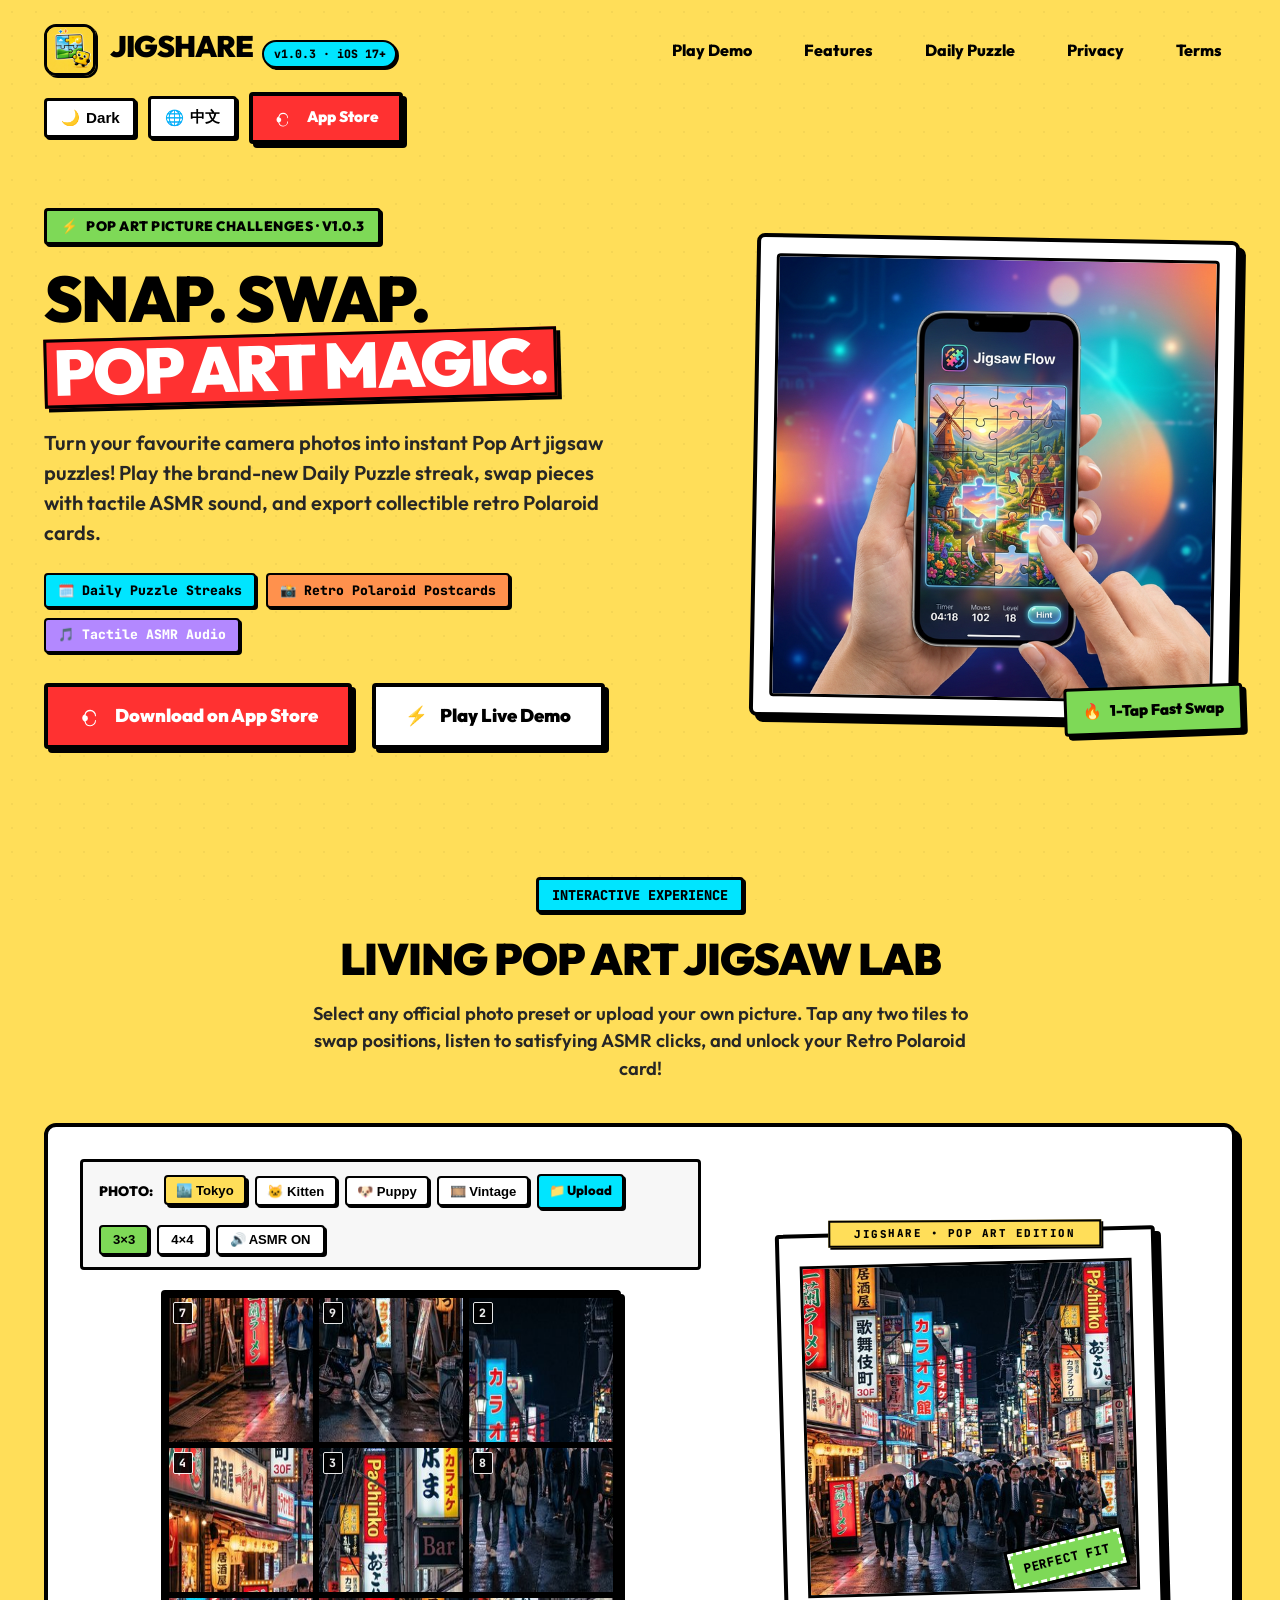
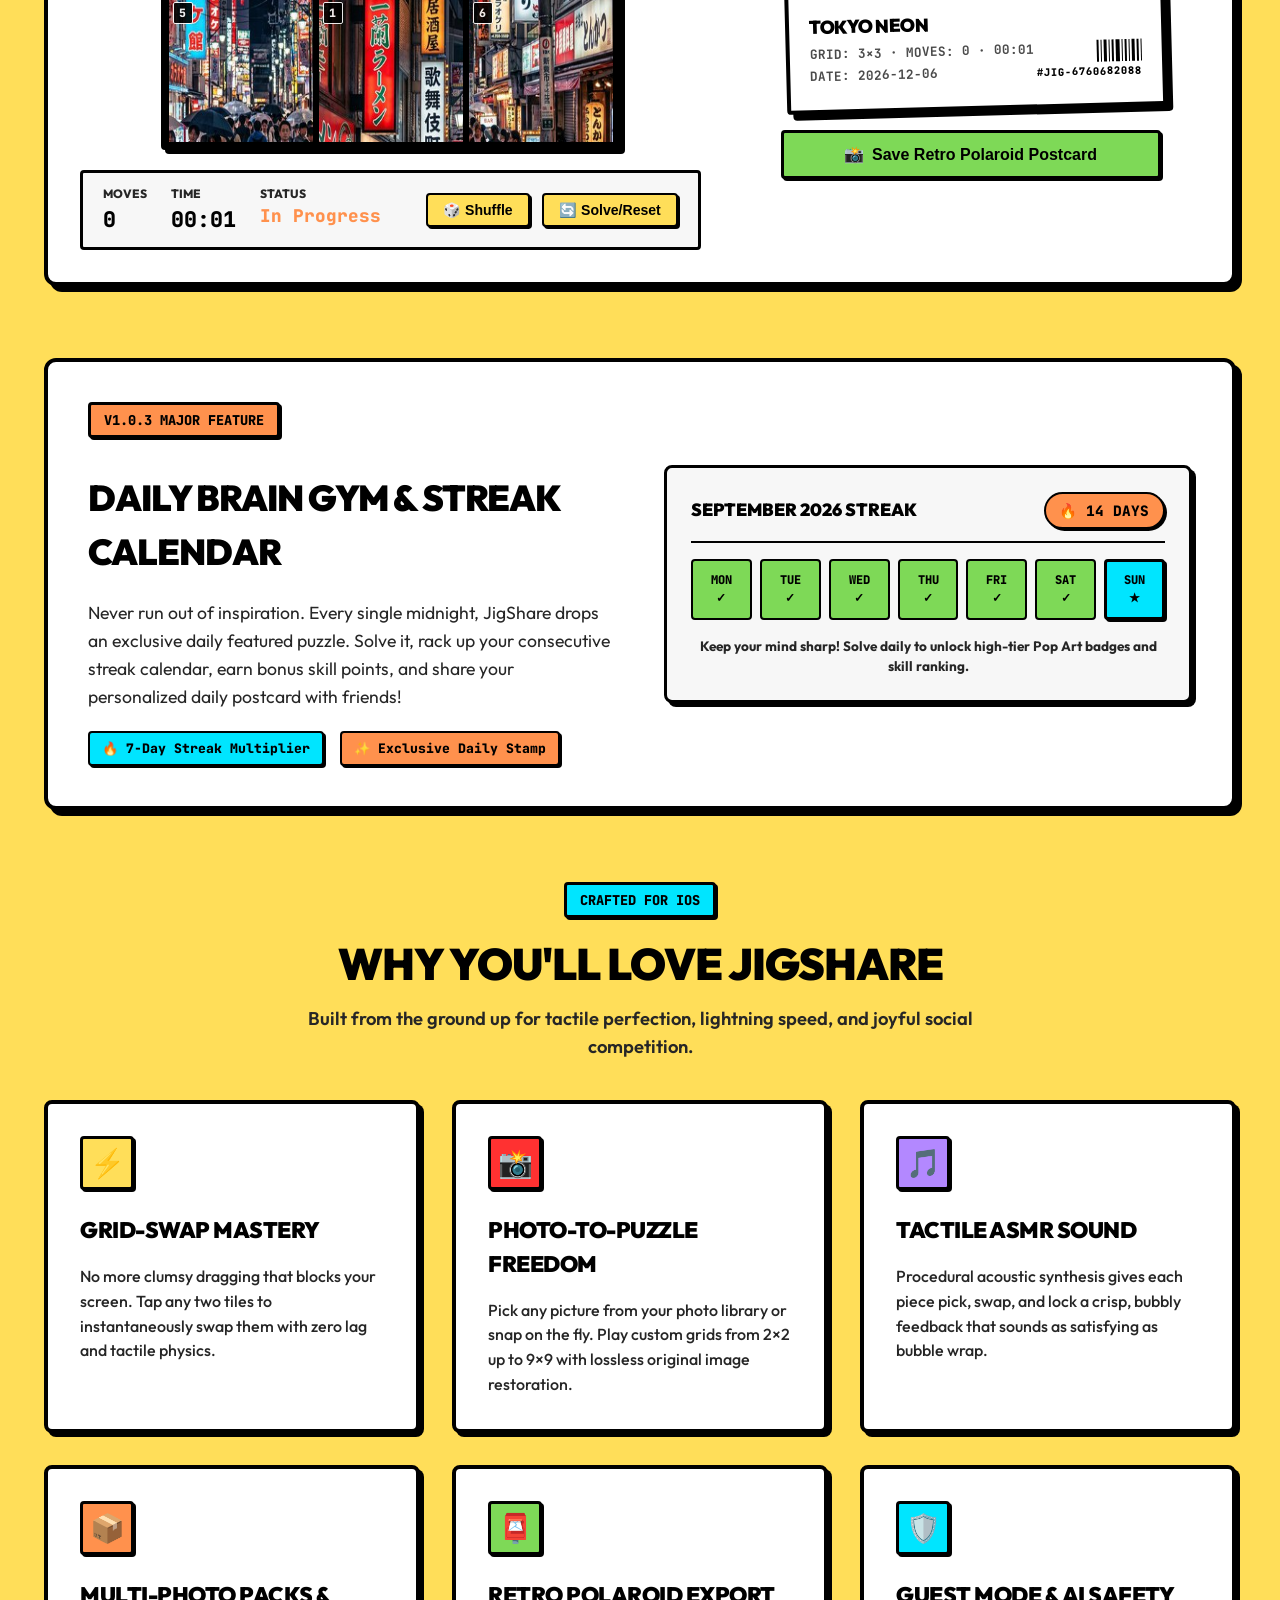
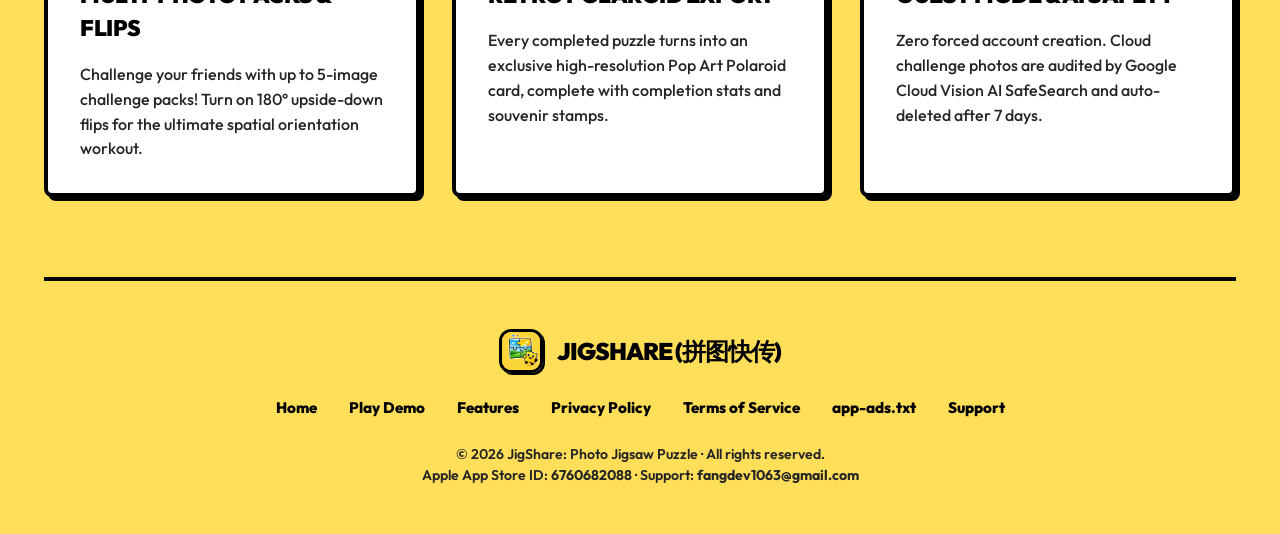
==== commit e4280ef3: "feat: synchronize JigShare v1.0.3 updates with dark pop art theme, ASMR audio, living photo jigsaw d" ====
--- a/index.html
+++ b/index.html
@@ -3,175 +3,466 @@
 <head>
     <meta charset="UTF-8">
     <meta name="viewport" content="width=device-width, initial-scale=1.0">
-    <title>JigShare (拼图快传) - Social Photo Puzzle Game</title>
-    <meta name="description" content="Turn your photos into fun, social jigsaw puzzles. JigShare is the premium grid-swap puzzle game for iOS.">
+    <title>JigShare: Photo Jigsaw Puzzle - Pop Art Picture Challenges</title>
+    <meta name="description" content="Turn your photos into vibrant Pop Art jigsaw puzzles. Play Daily Puzzles, challenge friends with custom .jig packs, and earn retro Polaroid cards on iOS.">
+    <meta name="keywords" content="photo puzzle,jigsaw puzzle,picture puzzle,pop art puzzle,custom puzzle,daily challenge,friend challenge,brain teaser,asmr puzzle,polaroid card">
     <meta name="google-site-verification" content="QUrjwu28XT4ruwdatMFQxrZIwa5PXv5KGJY-EDPl6_U" />
+    
+    <!-- Open Graph & Social Cards -->
+    <meta property="og:type" content="website">
+    <meta property="og:title" content="JigShare: Photo Jigsaw Puzzle">
+    <meta property="og:description" content="Turn your memories into vibrant Pop Art jigsaw puzzles. Fast grid-swapping, daily challenges, retro Polaroid cards, and tactile ASMR audio.">
+    <meta property="og:image" content="assets/icon.png">
+    <meta property="og:url" content="https://jigsawphoto.netlify.app/">
+    <meta name="twitter:card" content="summary_large_image">
+    <meta name="twitter:title" content="JigShare: Photo Jigsaw Puzzle">
+    <meta name="twitter:description" content="Turn your memories into vibrant Pop Art jigsaw puzzles on iOS.">
+    <meta name="twitter:image" content="assets/icon.png">
+
     <link rel="icon" type="image/png" href="assets/icon.png">
+    <link rel="apple-touch-icon" href="assets/icon.png">
     <link rel="stylesheet" href="index.css">
 </head>
 <body>
     <div class="container">
+        <!-- Header -->
         <header>
-            <div class="logo">
-                <img src="assets/icon.png" alt="JigShare Logo">
-                <span>JigShare</span>
-                <span class="version-pill">v1.0.3 · iOS 17+</span>
-            </div>
+            <a href="index.html" class="nav-brand">
+                <div class="logo-wrap">
+                    <img src="assets/icon.png" alt="JigShare Logo" class="logo-img">
+                </div>
+                <div>
+                    <span class="logo-title">JigShare</span>
+                    <span class="version-pill">v1.0.3 · iOS 17+</span>
+                </div>
+            </a>
+
             <nav>
                 <ul>
+                    <li><a href="#demo-lab" data-i18n="navDemo">Play Demo</a></li>
                     <li><a href="#features" data-i18n="navFeatures">Features</a></li>
-                    <li><a href="#puzzle-lab" data-i18n="navDemo">Play Mini</a></li>
+                    <li><a href="#daily-mode" data-i18n="navDaily">Daily Puzzle</a></li>
                     <li><a href="privacy.html" data-i18n="navPrivacy">Privacy</a></li>
                     <li><a href="terms.html" data-i18n="navTerms">Terms</a></li>
                 </ul>
             </nav>
-            <div style="display: flex; align-items: center; gap: 12px;">
-                <button id="langToggle" class="lang-btn">中文</button>
+
+            <div class="header-actions">
+                <button id="themeToggle" class="btn-icon-toggle" title="Toggle Theme" aria-label="Toggle Theme">
+                    <span id="themeIcon">🌙</span> <span id="themeText">Dark</span>
+                </button>
+                <button id="langToggle" class="btn-icon-toggle" title="Switch Language" aria-label="Switch Language">
+                    🌐 <span>中文</span>
+                </button>
+                <a href="https://apps.apple.com/us/app/jigshare-photo-jigsaw-puzzle/id6760682088" target="_blank" rel="noopener" class="btn-primary" style="padding: 0.65rem 1.25rem; font-size: 0.95rem;">
+                    <svg width="20" height="20" viewBox="0 0 24 24" fill="currentColor"><path d="M17.5,12.5a.5.5,0,0,1-.5-.5,4.71,4.71,0,0,0-4.69-4.74h-.07a4.67,4.67,0,0,0-4.66,4.07,3,3,0,0,1,0,5.86,4.67,4.67,0,0,0,4.66,4.07h.07A4.71,4.71,0,0,0,17,16.5a.5.5,0,0,1,1,0,5.72,5.72,0,0,1-5.69,5.74h-.07a5.68,5.68,0,0,1-5.65-4.57,4,4,0,0,1,0-7.34,5.68,5.68,0,0,1,5.65-4.57h.07A5.72,5.72,0,0,1,18,11.5a.5.5,0,0,1-.5.5Z"/></svg>
+                    <span data-i18n="navDownload">App Store</span>
+                </a>
             </div>
         </header>
 
+        <!-- Hero Section -->
         <section class="hero">
             <div class="hero-content">
-                <h1 data-i18n="heroTitle">Snap.<br>Swap.<br>Socialize.</h1>
-                <p data-i18n="heroSubtitle">The premium grid-swap jigsaw game for iOS. Turn your photos into instant challenges, swap pieces with precision, and master the grid in a bold Pop Art experience.</p>
-                <div class="hero-btns">
+                <div class="hero-tag">
+                    <span>⚡</span>
+                    <span data-i18n="heroTag">Pop Art Picture Challenges · v1.0.3</span>
+                </div>
+                <h1>
+                    <span data-i18n="heroTitlePart1">Snap. Swap.</span><br>
+                    <span class="highlight" data-i18n="heroTitlePart2">POP ART MAGIC.</span>
+                </h1>
+                <p class="hero-lead" data-i18n="heroSubtitle">
+                    Turn your favourite camera photos into instant Pop Art jigsaw puzzles! Play the brand-new Daily Puzzle streak, swap pieces with tactile ASMR sound, and export collectible retro Polaroid cards.
+                </p>
+
+                <div class="hero-badges">
+                    <span class="badge-item badge-daily" data-i18n="badgeDaily">🗓️ Daily Puzzle Streaks</span>
+                    <span class="badge-item badge-polaroid" data-i18n="badgePolaroid">📸 Retro Polaroid Postcards</span>
+                    <span class="badge-item badge-asmr" data-i18n="badgeAsmr">🎵 Tactile ASMR Audio</span>
+                </div>
+
+                <div class="hero-actions">
                     <a href="https://apps.apple.com/us/app/jigshare-photo-jigsaw-puzzle/id6760682088" target="_blank" rel="noopener" class="btn-primary">
                         <svg width="24" height="24" viewBox="0 0 24 24" fill="currentColor"><path d="M17.5,12.5a.5.5,0,0,1-.5-.5,4.71,4.71,0,0,0-4.69-4.74h-.07a4.67,4.67,0,0,0-4.66,4.07,3,3,0,0,1,0,5.86,4.67,4.67,0,0,0,4.66,4.07h.07A4.71,4.71,0,0,0,17,16.5a.5.5,0,0,1,1,0,5.72,5.72,0,0,1-5.69,5.74h-.07a5.68,5.68,0,0,1-5.65-4.57,4,4,0,0,1,0-7.34,5.68,5.68,0,0,1,5.65-4.57h.07A5.72,5.72,0,0,1,18,11.5a.5.5,0,0,1-.5.5Z"/></svg>
-                        <span data-i18n="btnAppStore">Get on App Store</span>
+                        <span data-i18n="btnAppStore">Download on App Store</span>
                     </a>
-                    <a href="#puzzle-lab" class="btn-secondary" data-i18n="btnTryDemo">
-                        Try Mini Swap
+                    <a href="#demo-lab" class="btn-secondary" data-i18n="btnTryDemo">
+                        <span>⚡</span> <span data-i18n="btnTryDemoText">Play Live Demo</span>
                     </a>
                 </div>
             </div>
-            <div class="hero-image">
-                <img src="assets/hero.png" alt="JigShare Pop Art Interface">
+
+            <div class="hero-visual-wrap">
+                <div class="hero-visual-card">
+                    <img src="assets/hero.png" alt="JigShare Pop Art Interface" class="hero-visual-img">
+                    <div class="hero-floating-sticker">
+                        <span>🔥</span>
+                        <span data-i18n="stickerText">1-Tap Fast Swap</span>
+                    </div>
+                </div>
             </div>
         </section>
 
-        <!-- Interactive 3x3 Mini Puzzle Demo -->
-        <section class="puzzle-section" id="puzzle-lab">
-            <div class="puzzle-box">
-                <div class="puzzle-header">
-                    <h3 data-i18n="puzzleTitle">⚡ Pop Art Grid Swap Demo</h3>
-                    <p data-i18n="puzzleSubtitle">Tap any two pieces to swap them into numerical order (1 to 9)!</p>
-                </div>
-                <div class="puzzle-grid" id="puzzleGrid">
-                    <!-- Populated by JavaScript -->
-                </div>
-                <div class="puzzle-controls">
-                    <button class="btn-shuffle" id="btnShufflePuzzle" data-i18n="btnShuffleText">🎲 Shuffle Grid</button>
-                    <span id="puzzleWinBadge" style="display: none; font-weight: 900; color: var(--pop-green); font-size: 1.2rem; align-self: center;" data-i18n="puzzleSolved">🎉 SOLVED! Pop Art Master!</span>
+        <!-- Interactive Photo Jigsaw & Polaroid Lab -->
+        <section class="section-wrapper" id="demo-lab">
+            <div class="section-head">
+                <div class="section-tag" data-i18n="labTag">Interactive Experience</div>
+                <h2 class="section-title" data-i18n="labTitle">Living Pop Art Jigsaw Lab</h2>
+                <p class="section-subtitle" data-i18n="labSubtitle">Select any official photo preset or upload your own picture. Tap any two tiles to swap positions, listen to satisfying ASMR clicks, and unlock your Retro Polaroid card!</p>
+            </div>
+
+            <div class="lab-container">
+                <!-- Left: Puzzle Playing Canvas -->
+                <div class="lab-panel-left">
+                    <div class="lab-toolbar">
+                        <div class="preset-selector">
+                            <span class="preset-label" data-i18n="presetLabel">Photo:</span>
+                            <button class="btn-preset active" data-img="assets/demo/tokyo.jpg" data-i18n="pTokyo">🏙️ Tokyo</button>
+                            <button class="btn-preset" data-img="assets/demo/kitten.jpg" data-i18n="pKitten">🐱 Kitten</button>
+                            <button class="btn-preset" data-img="assets/demo/golden.jpg" data-i18n="pGolden">🐶 Puppy</button>
+                            <button class="btn-preset" data-img="assets/demo/vintage.jpg" data-i18n="pVintage">🎞️ Vintage</button>
+                            <label class="btn-preset btn-custom-upload" title="Upload custom photo">
+                                <span>📁</span> <span data-i18n="pUpload">Upload</span>
+                                <input type="file" id="customImgUpload" accept="image/*">
+                            </label>
+                        </div>
+
+                        <div class="lab-mode-toggles">
+                            <button class="toggle-chip active" id="btnGrid3" data-grid="3">3×3</button>
+                            <button class="toggle-chip" id="btnGrid4" data-grid="4">4×4</button>
+                            <button class="toggle-chip" id="btnSoundToggle" title="Toggle Sound">🔊 ASMR ON</button>
+                        </div>
+                    </div>
+
+                    <!-- Puzzle Board Frame -->
+                    <div class="puzzle-board-wrap">
+                        <div class="puzzle-board grid-3" id="puzzleBoard">
+                            <!-- Injected by JavaScript -->
+                        </div>
+                    </div>
+
+                    <!-- Bottom Controls & Counters -->
+                    <div class="lab-controls-bar">
+                        <div class="lab-stats-group">
+                            <div class="stat-item">
+                                <span class="stat-label" data-i18n="statMoves">Moves</span>
+                                <span class="stat-val" id="valMoves">0</span>
+                            </div>
+                            <div class="stat-item">
+                                <span class="stat-label" data-i18n="statTime">Time</span>
+                                <span class="stat-val" id="valTimer">00:00</span>
+                            </div>
+                            <div class="stat-item">
+                                <span class="stat-label" data-i18n="statStatus">Status</span>
+                                <span class="stat-val" id="valStatus" style="font-size: 1.1rem; color: var(--pop-orange);" data-i18n="statusPlaying">In Progress</span>
+                            </div>
+                        </div>
+
+                        <div class="lab-actions-group">
+                            <button class="btn-lab-action" id="btnShuffle" data-i18n="btnShuffle">🎲 Shuffle</button>
+                            <button class="btn-lab-action" id="btnReset" data-i18n="btnReset">🔄 Solve/Reset</button>
+                        </div>
+                    </div>
+                </div>
+
+                <!-- Right: Polaroid Victory Card Generator Showcase -->
+                <div class="lab-panel-right">
+                    <div class="polaroid-wrapper" id="polaroidCard">
+                        <div class="polaroid-tape" data-i18n="polaroidTape">JIGSHARE • POP ART EDITION</div>
+                        <div class="polaroid-photo-frame">
+                            <img src="assets/demo/tokyo.jpg" id="polaroidImg" alt="Polaroid Preview" class="polaroid-img-preview">
+                            <div class="polaroid-stamp perfect-fit" id="polaroidStampBadge" data-i18n="stampPerfect">PERFECT FIT</div>
+                        </div>
+                        <div class="polaroid-footer">
+                            <div class="polaroid-meta">
+                                <div class="polaroid-title" id="polaroidCardTitle">TOKYO NEON</div>
+                                <div class="polaroid-stats-line" id="polaroidStatsText">GRID: 3×3 · MOVES: 0 · 00:00</div>
+                                <div class="polaroid-stats-line" id="polaroidDateText">DATE: 2026-09-15</div>
+                            </div>
+                            <div class="polaroid-barcode-box">
+                                <div class="barcode-stripes">
+                                    <div class="b-bar" style="width: 2px;"></div>
+                                    <div class="b-bar" style="width: 1px;"></div>
+                                    <div class="b-bar" style="width: 3px;"></div>
+                                    <div class="b-bar" style="width: 1px;"></div>
+                                    <div class="b-bar" style="width: 2px;"></div>
+                                    <div class="b-bar" style="width: 4px;"></div>
+                                    <div class="b-bar" style="width: 1px;"></div>
+                                    <div class="b-bar" style="width: 2px;"></div>
+                                    <div class="b-bar" style="width: 1px;"></div>
+                                    <div class="b-bar" style="width: 3px;"></div>
+                                    <div class="b-bar" style="width: 2px;"></div>
+                                    <div class="b-bar" style="width: 1px;"></div>
+                                </div>
+                                <div class="barcode-text">#JIG-6760682088</div>
+                            </div>
+                        </div>
+                    </div>
+
+                    <div class="polaroid-download-wrap">
+                        <button class="btn-download-polaroid" id="btnDownloadPolaroid">
+                            <span>📸</span> <span data-i18n="btnSavePolaroid">Save Retro Polaroid Postcard</span>
+                        </button>
+                    </div>
                 </div>
             </div>
         </section>
 
-        <section id="features" class="features">
-            <div class="section-title">
-                <h2 data-i18n="featHeader">The Ultimate Grid Challenge</h2>
-                <p data-i18n="featSubHeader">Experience the most intuitive and social photo puzzle game ever built.</p>
-            </div>
+        <!-- Daily Puzzle & Streak Spotlight -->
+        <section class="section-wrapper" id="daily-mode">
+            <div class="spotlight-box">
+                <div class="spotlight-text">
+                    <div class="section-tag" style="background: var(--pop-orange); align-self: flex-start;" data-i18n="dailyTag">v1.0.3 Major Feature</div>
+                    <h3 data-i18n="dailyTitle">Daily Brain Gym & Streak Calendar</h3>
+                    <p data-i18n="dailyDesc">
+                        Never run out of inspiration. Every single midnight, JigShare drops an exclusive daily featured puzzle. Solve it, rack up your consecutive streak calendar, earn bonus skill points, and share your personalized daily postcard with friends!
+                    </p>
+                    <div style="display: flex; gap: 1rem; flex-wrap: wrap;">
+                        <span class="badge-item badge-daily">🔥 7-Day Streak Multiplier</span>
+                        <span class="badge-item badge-polaroid">✨ Exclusive Daily Stamp</span>
+                    </div>
+                </div>
+
+                <div class="streak-card-graphic">
+                    <div class="streak-header">
+                        <div style="font-weight: 900; font-size: 1.1rem;" data-i18n="streakTitle">SEPTEMBER 2026 STREAK</div>
+                        <div class="streak-counter-pill">🔥 14 DAYS</div>
+                    </div>
+                    <div class="streak-days-row">
+                        <div class="streak-day-box done"><span>MON</span><span>✓</span></div>
+                        <div class="streak-day-box done"><span>TUE</span><span>✓</span></div>
+                        <div class="streak-day-box done"><span>WED</span><span>✓</span></div>
+                        <div class="streak-day-box done"><span>THU</span><span>✓</span></div>
+                        <div class="streak-day-box done"><span>FRI</span><span>✓</span></div>
+                        <div class="streak-day-box done"><span>SAT</span><span>✓</span></div>
+                        <div class="streak-day-box today"><span>SUN</span><span>★</span></div>
+                    </div>
+                    <p style="font-size: 0.85rem; font-weight: 700; color: var(--text-muted); text-align: center;" data-i18n="streakNote">
+                        Keep your mind sharp! Solve daily to unlock high-tier Pop Art badges and skill ranking.
+                    </p>
+                </div>
+            </div>
+        </section>
+
+        <!-- Features Matrix -->
+        <section class="section-wrapper" id="features">
+            <div class="section-head">
+                <div class="section-tag" data-i18n="featTag">Crafted for iOS</div>
+                <h2 class="section-title" data-i18n="featHeader">Why You'll Love JigShare</h2>
+                <p class="section-subtitle" data-i18n="featSubtitle">Built from the ground up for tactile perfection, lightning speed, and joyful social competition.</p>
+            </div>
+
             <div class="feature-grid">
+                <!-- 1 -->
                 <div class="feature-card pop-card">
+                    <div class="feature-icon-box f-icon-yellow">⚡</div>
                     <h3 data-i18n="f1Title">Grid-Swap Mastery</h3>
-                    <p data-i18n="f1Desc">No more messy dragging. Swap pieces with a single tap. Precision-engineered for speed and tactile satisfaction.</p>
-                </div>
+                    <p data-i18n="f1Desc">No more clumsy dragging that blocks your screen. Tap any two tiles to instantaneously swap them with zero lag and tactile physics.</p>
+                </div>
+
+                <!-- 2 -->
                 <div class="feature-card pop-card">
-                    <h3 data-i18n="f2Title">Multi-Photo Packs</h3>
-                    <p data-i18n="f2Desc">Level up your game with multi-layered challenges. Sequence up to 5 photos into a single "Pack" for the ultimate test.</p>
-                </div>
+                    <div class="feature-icon-box f-icon-red">📸</div>
+                    <h3 data-i18n="f2Title">Photo-to-Puzzle Freedom</h3>
+                    <p data-i18n="f2Desc">Pick any picture from your photo library or snap on the fly. Play custom grids from 2×2 up to 9×9 with lossless original image restoration.</p>
+                </div>
+
+                <!-- 3 -->
                 <div class="feature-card pop-card">
-                    <h3 data-i18n="f3Title">Magic Hint & AI</h3>
-                    <p data-i18n="f3Desc">Stuck? The Magic Wand uses smart positioning to guide you. From Rookie to Hell mode, there's a challenge for everyone.</p>
-                </div>
+                    <div class="feature-icon-box f-icon-purple">🎵</div>
+                    <h3 data-i18n="f3Title">Tactile ASMR Sound</h3>
+                    <p data-i18n="f3Desc">Procedural acoustic synthesis gives each piece pick, swap, and lock a crisp, bubbly feedback that sounds as satisfying as bubble wrap.</p>
+                </div>
+
+                <!-- 4 -->
                 <div class="feature-card pop-card">
-                    <h3 data-i18n="f4Title">Privacy & Guest Mode</h3>
-                    <p data-i18n="f4Desc">No account? No problem. Play locally in Guest Mode. Cloud challenges use Safe Search and auto-delete after 7 days.</p>
+                    <div class="feature-icon-box f-icon-orange">📦</div>
+                    <h3 data-i18n="f4Title">Multi-Photo Packs & Flips</h3>
+                    <p data-i18n="f4Desc">Challenge your friends with up to 5-image challenge packs! Turn on 180° upside-down flips for the ultimate spatial orientation workout.</p>
+                </div>
+
+                <!-- 5 -->
+                <div class="feature-card pop-card">
+                    <div class="feature-icon-box f-icon-green">📮</div>
+                    <h3 data-i18n="f5Title">Retro Polaroid Export</h3>
+                    <p data-i18n="f5Desc">Every completed puzzle turns into an exclusive high-resolution Pop Art Polaroid card, complete with completion stats and souvenir stamps.</p>
+                </div>
+
+                <!-- 6 -->
+                <div class="feature-card pop-card">
+                    <div class="feature-icon-box f-icon-cyan">🛡️</div>
+                    <h3 data-i18n="f6Title">Guest Mode & AI Safety</h3>
+                    <p data-i18n="f6Desc">Zero forced account creation. Cloud challenge photos are audited by Google Cloud Vision AI SafeSearch and auto-deleted after 7 days.</p>
                 </div>
             </div>
         </section>
 
+        <!-- Footer -->
         <footer>
-            <div class="logo footer-logo">
-                <img src="assets/icon.png" alt="JigShare Logo">
-                <span>JigShare (拼图快传)</span>
-            </div>
-            <div class="footer-links">
+            <div class="nav-brand">
+                <img src="assets/icon.png" alt="JigShare Logo" class="logo-img" style="width: 44px; height: 44px;">
+                <span class="logo-title" style="font-size: 1.5rem;">JigShare (拼图快传)</span>
+            </div>
+
+            <div class="footer-nav">
                 <a href="index.html" data-i18n="navHome">Home</a>
+                <a href="#demo-lab" data-i18n="navDemo">Play Demo</a>
+                <a href="#features" data-i18n="navFeatures">Features</a>
                 <a href="privacy.html" data-i18n="navPrivacy">Privacy Policy</a>
                 <a href="terms.html" data-i18n="navTerms">Terms of Service</a>
                 <a href="app-ads.txt">app-ads.txt</a>
                 <a href="mailto:fangdev1063@gmail.com" data-i18n="navSupport">Support</a>
             </div>
-            <p style="text-align: center; font-weight: 700; color: var(--text-muted); font-size: 0.85rem;">
-                &copy; 2026 JigShare · All rights reserved. App Store ID: 6760682088.
-            </p>
+
+            <div class="footer-meta">
+                <p>&copy; 2026 JigShare: Photo Jigsaw Puzzle · All rights reserved.</p>
+                <p>Apple App Store ID: <strong>6760682088</strong> · Support: <strong>fangdev1063@gmail.com</strong></p>
+            </div>
         </footer>
     </div>
 
-    <!-- Bilingual & Mini Puzzle Script -->
+    <!-- Hidden Offscreen Canvas for Polaroid PNG Generation -->
+    <canvas id="polaroidExportCanvas" style="display: none;"></canvas>
+
+    <!-- Main Script: Bilingual, Theme, Web Audio ASMR, Jigsaw Engine, Polaroid Generator -->
     <script>
+        // ==========================================
+        // 1. Bilingual Translation Matrix
+        // ==========================================
         const i18n = {
             en: {
+                navDemo: "Play Demo",
                 navFeatures: "Features",
-                navDemo: "Play Mini",
+                navDaily: "Daily Puzzle",
                 navPrivacy: "Privacy",
                 navTerms: "Terms",
+                navDownload: "App Store",
                 navHome: "Home",
                 navSupport: "Support",
-                heroTitle: "Snap.<br>Swap.<br>Socialize.",
-                heroSubtitle: "The premium grid-swap jigsaw game for iOS. Turn your photos into instant challenges, swap pieces with precision, and master the grid in a bold Pop Art experience.",
-                btnAppStore: "Get on App Store",
-                btnTryDemo: "Try Mini Swap",
-                puzzleTitle: "⚡ Pop Art Grid Swap Demo",
-                puzzleSubtitle: "Tap any two pieces to swap them into numerical order (1 to 9)!",
-                btnShuffleText: "🎲 Shuffle Grid",
-                puzzleSolved: "🎉 SOLVED! Pop Art Master!",
-                featHeader: "The Ultimate Grid Challenge",
-                featSubHeader: "Experience the most intuitive and social photo puzzle game ever built.",
+                heroTag: "Pop Art Picture Challenges · v1.0.3",
+                heroTitlePart1: "Snap. Swap.",
+                heroTitlePart2: "POP ART MAGIC.",
+                heroSubtitle: "Turn your favourite camera photos into instant Pop Art jigsaw puzzles! Play the brand-new Daily Puzzle streak, swap pieces with tactile ASMR sound, and export collectible retro Polaroid cards.",
+                badgeDaily: "🗓️ Daily Puzzle Streaks",
+                badgePolaroid: "📸 Retro Polaroid Postcards",
+                badgeAsmr: "🎵 Tactile ASMR Audio",
+                btnAppStore: "Download on App Store",
+                btnTryDemo: "Play Live Demo",
+                btnTryDemoText: "Play Live Demo",
+                stickerText: "1-Tap Fast Swap",
+                labTag: "Interactive Experience",
+                labTitle: "Living Pop Art Jigsaw Lab",
+                labSubtitle: "Select any official photo preset or upload your own picture. Tap any two tiles to swap positions, listen to satisfying ASMR clicks, and unlock your Retro Polaroid card!",
+                presetLabel: "Photo:",
+                pTokyo: "🏙️ Tokyo",
+                pKitten: "🐱 Kitten",
+                pGolden: "🐶 Puppy",
+                pVintage: "🎞️ Vintage",
+                pUpload: "Upload",
+                statMoves: "Moves",
+                statTime: "Time",
+                statStatus: "Status",
+                statusPlaying: "In Progress",
+                statusSolved: "🎉 SOLVED!",
+                btnShuffle: "🎲 Shuffle",
+                btnReset: "🔄 Solve/Reset",
+                polaroidTape: "JIGSHARE • POP ART EDITION",
+                stampPerfect: "PERFECT FIT",
+                stampSpeed: "SPEED DEMON",
+                stampDaily: "DAILY SOLVER",
+                btnSavePolaroid: "Save Retro Polaroid Postcard",
+                dailyTag: "v1.0.3 Major Feature",
+                dailyTitle: "Daily Brain Gym & Streak Calendar",
+                dailyDesc: "Never run out of inspiration. Every single midnight, JigShare drops an exclusive daily featured puzzle. Solve it, rack up your consecutive streak calendar, earn bonus skill points, and share your personalized daily postcard with friends!",
+                streakTitle: "SEPTEMBER 2026 STREAK",
+                streakNote: "Keep your mind sharp! Solve daily to unlock high-tier Pop Art badges and skill ranking.",
+                featTag: "Crafted for iOS",
+                featHeader: "Why You'll Love JigShare",
+                featSubtitle: "Built from the ground up for tactile perfection, lightning speed, and joyful social competition.",
                 f1Title: "Grid-Swap Mastery",
-                f1Desc: "No more messy dragging. Swap pieces with a single tap. Precision-engineered for speed and tactile satisfaction.",
-                f2Title: "Multi-Photo Packs",
-                f2Desc: "Level up your game with multi-layered challenges. Sequence up to 5 photos into a single 'Pack' for the ultimate test.",
-                f3Title: "Magic Hint & AI",
-                f3Desc: "Stuck? The Magic Wand uses smart positioning to guide you. From Rookie to Hell mode, there's a challenge for everyone.",
-                f4Title: "Privacy & Guest Mode",
-                f4Desc: "No account? No problem. Play locally in Guest Mode. Cloud challenges use Safe Search and auto-delete after 7 days."
+                f1Desc: "No more clumsy dragging that blocks your screen. Tap any two tiles to instantaneously swap them with zero lag and tactile physics.",
+                f2Title: "Photo-to-Puzzle Freedom",
+                f2Desc: "Pick any picture from your photo library or snap on the fly. Play custom grids from 2×2 up to 9×9 with lossless original image restoration.",
+                f3Title: "Tactile ASMR Sound",
+                f3Desc: "Procedural acoustic synthesis gives each piece pick, swap, and lock a crisp, bubbly feedback that sounds as satisfying as bubble wrap.",
+                f4Title: "Multi-Photo Packs & Flips",
+                f4Desc: "Challenge your friends with up to 5-image challenge packs! Turn on 180° upside-down flips for the ultimate spatial orientation workout.",
+                f5Title: "Retro Polaroid Export",
+                f5Desc: "Every completed puzzle turns into an exclusive high-resolution Pop Art Polaroid card, complete with completion stats and souvenir stamps.",
+                f6Title: "Guest Mode & AI Safety",
+                f6Desc: "Zero forced account creation. Cloud challenge photos are audited by Google Cloud Vision AI SafeSearch and auto-deleted after 7 days."
             },
             zh: {
+                navDemo: "在线试玩",
                 navFeatures: "特色玩法",
-                navDemo: "在线试玩",
+                navDaily: "每日打卡",
                 navPrivacy: "隐私政策",
                 navTerms: "服务条款",
+                navDownload: "前往下载",
                 navHome: "首页",
                 navSupport: "技术支持",
-                heroTitle: "拍立得.<br>指尖换位.<br>玩转社交.",
-                heroSubtitle: "专为 iOS 打造的高质感波普艺术拼图游戏。将相册照片瞬间化为九宫格挑战，一指轻触优雅换位，在绚丽撞色中重燃拼图乐趣。",
+                heroTag: "复古波普艺术照片拼图 · v1.0.3 全新升级",
+                heroTitlePart1: "拍照. 点触换位.",
+                heroTitlePart2: "波普艺术魔法.",
+                heroSubtitle: "把相册照片秒变超酷的波普艺术拼图！全新每日拼图打卡连胜上线，伴随清脆程序化 ASMR 音效指尖换位，通关即可导出专属复古拍立得打卡卡片。",
+                badgeDaily: "🗓️ 每日拼图打卡连胜",
+                badgePolaroid: "📸 复古拍立得打卡明信片",
+                badgeAsmr: "🎵 纯程序化合成 ASMR 音效",
                 btnAppStore: "前往 App Store 下载",
-                btnTryDemo: "体验网格拼图",
-                puzzleTitle: "⚡ 波普网格点触换位试玩",
-                puzzleSubtitle: "轻触任意两块碎片互相交换位置，还原 1 到 9 序号即可通关！",
-                btnShuffleText: "🎲 打乱九宫格",
-                puzzleSolved: "🎉 恭喜拼图完成！波普艺术大师！",
+                btnTryDemo: "立即试玩拼图",
+                btnTryDemoText: "立即试玩拼图",
+                stickerText: "单指轻触 快速换位",
+                labTag: "指尖交互实验室",
+                labTitle: "波普艺术拼图与拍立得实验室",
+                labSubtitle: "挑选官方精选图库或上传你的私藏照片。轻点任意两块碎片交换位置，感受清脆卡扣音效，通关即刻解锁专属复古拍立得打卡卡片！",
+                presetLabel: "选择图库:",
+                pTokyo: "🏙️ 东京夜景",
+                pKitten: "🐱 萌喵小猫",
+                pGolden: "🐶 金毛犬",
+                pVintage: "🎞️ 复古艺术",
+                pUpload: "自定义照片",
+                statMoves: "步数",
+                statTime: "耗时",
+                statStatus: "当前状态",
+                statusPlaying: "解谜挑战中",
+                statusSolved: "🎉 拼图完成！",
+                btnShuffle: "🎲 打乱重排",
+                btnReset: "🔄 还原/重置",
+                polaroidTape: "JIGSHARE • 波普艺术典藏版",
+                stampPerfect: "完美通关",
+                stampSpeed: "极速挑战者",
+                stampDaily: "每日解谜达人",
+                btnSavePolaroid: "一键导出复古拍立得明信片",
+                dailyTag: "v1.0.3 重磅核心玩法",
+                dailyTitle: "每日脑力健身房与连胜日历",
+                dailyDesc: "每天午夜零点，JigShare 精准推送一张全新每日特色拼图。解开谜题，在连胜日历上点亮连续打卡记录，赢取丰厚技能点奖励，一键向好友晒出属于你的每日专属战报！",
+                streakTitle: "2026 年 9 月 连续打卡日历",
+                streakNote: "坚持每日动脑！连续打卡解锁高段位波普勋章与全球技能点排位。",
+                featTag: "为 iOS 倾力打造",
                 featHeader: "重新定义网格拼图体验",
-                featSubHeader: "告别拖拽凌乱，享受最直观敏捷的社交照片拼图乐趣。",
+                featSubtitle: "从底层重新构筑：告别遮挡视线的拖拽，享受极致响应速度与社交解谜爽感。",
                 f1Title: "轻触换位掌控",
-                f1Desc: "告别手指拖拽遮挡视线的痛点。单手轻点两块图块即可瞬时对调，尽享指尖触觉反馈与快节奏拼图爽感。",
-                f2Title: "多图组连环挑战",
-                f2Desc: "支持最多 5 张照片打包生成连续解谜关卡，为好友或情侣打造属于你们的专属回忆照片谜题。",
-                f3Title: "智能魔棒位置提示",
-                f3Desc: "卡壳了？智能魔棒为您指引关键图块归位。从休闲萌新到地狱模式，满足各类拼图高手挑战欲。",
-                f4Title: "游客模式与离线沙盒",
-                f4Desc: "无需强制登录账号，支持全本地游客单机畅玩。云端挑战支持安全筛查且 7 天自动销毁，坚决捍卫隐私。"
+                f1Desc: "告别手指拖拽遮挡图块的烦恼。轻点任意两块图块即可瞬时对调，毫秒级响应，拼图手感行云流水。",
+                f2Title: "照片即刻成谜",
+                f2Desc: "随时随地选取相册任意照片或即时抓拍。支持 2×2 到 9×9 任意自由网格切割，通关后无损恢复高清原图画质。",
+                f3Title: "沉浸式 ASMR 音效",
+                f3Desc: "内置算法程序化合成的清脆音效：拿起气泡弹跳、对调卡扣扣合、归位清亮和弦，带来宛如捏泡泡纸般的减压体验。",
+                f4Title: "多图组连环挑战包",
+                f4Desc: "支持最多 5 张照片打包生成进阶挑战包！开启 180° 上下颠倒翻转机制，全面激活空间记忆与方向感知极限。",
+                f5Title: "复古拍立得打卡卡片",
+                f5Desc: "通关瞬间生成超清复古拍立得打卡卡片，印有通关时间、步数、专属纪念邮戳与条形码，一键保存至相册。",
+                f6Title: "全本地游客模式与安全",
+                f6Desc: "无需强制登录即可单机畅玩。云端挑战图片经由 Google Cloud Vision API 严格 AI 安全审核，并在 7 天后自动销毁。"
             }
         };
 
         let currentLang = 'en';
-        const langBtn = document.getElementById('langToggle');
-
-        function updateLanguage(lang) {
+        const langToggleBtn = document.getElementById('langToggle');
+
+        function setLanguage(lang) {
             currentLang = lang;
-            langBtn.textContent = lang === 'en' ? '中文' : 'English';
+            langToggleBtn.innerHTML = `🌐 <span>${lang === 'en' ? '中文' : 'English'}</span>`;
             document.querySelectorAll('[data-i18n]').forEach(el => {
                 const key = el.getAttribute('data-i18n');
                 if (i18n[lang] && i18n[lang][key]) {
@@ -179,86 +470,498 @@
                 }
             });
             document.documentElement.lang = lang === 'zh' ? 'zh-CN' : 'en';
-        }
-
-        langBtn.addEventListener('click', () => {
-            updateLanguage(currentLang === 'en' ? 'zh' : 'en');
+            updatePolaroidMeta();
+        }
+
+        langToggleBtn.addEventListener('click', () => {
+            setLanguage(currentLang === 'en' ? 'zh' : 'en');
         });
 
-        // Interactive 3x3 Swap Puzzle
-        const tilesData = [1, 2, 3, 4, 5, 6, 7, 8, 9];
-        const colors = ['#FFDE59', '#FF3131', '#00E5FF', '#7ED957', '#FF914D', '#FFFFFF', '#00E5FF', '#FF3131', '#FFDE59'];
-        let currentTiles = [2, 1, 4, 3, 6, 5, 8, 7, 9]; // initial scrambled
-        let selectedIdx = null;
-
-        const gridEl = document.getElementById('puzzleGrid');
-        const winBadge = document.getElementById('puzzleWinBadge');
-        const btnShuffle = document.getElementById('btnShufflePuzzle');
-
+        // ==========================================
+        // 2. Dynamic Dark Neo-brutalist Theme Toggle
+        // ==========================================
+        const themeToggleBtn = document.getElementById('themeToggle');
+        const themeIcon = document.getElementById('themeIcon');
+        const themeText = document.getElementById('themeText');
+
+        function setTheme(theme) {
+            document.documentElement.setAttribute('data-theme', theme);
+            if (theme === 'dark') {
+                themeIcon.textContent = '☀️';
+                themeText.textContent = 'Light';
+            } else {
+                themeIcon.textContent = '🌙';
+                themeText.textContent = 'Dark';
+            }
+            localStorage.setItem('jigshare_theme', theme);
+        }
+
+        themeToggleBtn.addEventListener('click', () => {
+            const currentTheme = document.documentElement.getAttribute('data-theme') || 'light';
+            setTheme(currentTheme === 'dark' ? 'light' : 'dark');
+        });
+
+        // Init theme
+        const savedTheme = localStorage.getItem('jigshare_theme') || (window.matchMedia('(prefers-color-scheme: dark)').matches ? 'dark' : 'light');
+        setTheme(savedTheme);
+
+        // ==========================================
+        // 3. Procedural ASMR Sound Engine (Web Audio)
+        // Mimicking iOS SoundManager.swift
+        // ==========================================
+        let soundEnabled = true;
         let audioCtx = null;
-        function playTileClick(swap) {
-            try {
-                if (!audioCtx) audioCtx = new (window.AudioContext || window.webkitAudioContext)();
-                if (audioCtx.state === 'suspended') audioCtx.resume();
-                const osc = audioCtx.createOscillator();
-                const gain = audioCtx.createGain();
-                osc.connect(gain);
-                gain.connect(audioCtx.destination);
-                osc.type = 'sine';
-                osc.frequency.setValueAtTime(swap ? 587.33 : 440, audioCtx.currentTime);
-                gain.gain.setValueAtTime(0.1, audioCtx.currentTime);
-                gain.gain.exponentialRampToValueAtTime(0.001, audioCtx.currentTime + 0.12);
-                osc.start();
-                osc.stop(audioCtx.currentTime + 0.13);
-            } catch (e) {}
+
+        function getAudioContext() {
+            if (!audioCtx) {
+                audioCtx = new (window.AudioContext || window.webkitAudioContext)();
+            }
+            if (audioCtx.state === 'suspended') {
+                audioCtx.resume();
+            }
+            return audioCtx;
+        }
+
+        const Sound = {
+            select() {
+                if (!soundEnabled) return;
+                try {
+                    const ctx = getAudioContext();
+                    const osc = ctx.createOscillator();
+                    const gain = ctx.createGain();
+                    osc.connect(gain);
+                    gain.connect(ctx.destination);
+                    osc.type = 'sine';
+                    const now = ctx.currentTime;
+                    osc.frequency.setValueAtTime(440, now);
+                    osc.frequency.exponentialRampToValueAtTime(880, now + 0.08);
+                    gain.gain.setValueAtTime(0.12, now);
+                    gain.gain.exponentialRampToValueAtTime(0.001, now + 0.09);
+                    osc.start(now);
+                    osc.stop(now + 0.1);
+                } catch (e) {}
+            },
+            swap() {
+                if (!soundEnabled) return;
+                try {
+                    const ctx = getAudioContext();
+                    const osc = ctx.createOscillator();
+                    const gain = ctx.createGain();
+                    osc.connect(gain);
+                    gain.connect(ctx.destination);
+                    osc.type = 'triangle';
+                    const now = ctx.currentTime;
+                    osc.frequency.setValueAtTime(320, now);
+                    osc.frequency.exponentialRampToValueAtTime(580, now + 0.07);
+                    gain.gain.setValueAtTime(0.18, now);
+                    gain.gain.exponentialRampToValueAtTime(0.001, now + 0.08);
+                    osc.start(now);
+                    osc.stop(now + 0.09);
+                } catch (e) {}
+            },
+            lock() {
+                if (!soundEnabled) return;
+                try {
+                    const ctx = getAudioContext();
+                    const now = ctx.currentTime;
+                    [523.25, 659.25, 783.99].forEach((freq, i) => {
+                        const osc = ctx.createOscillator();
+                        const gain = ctx.createGain();
+                        osc.connect(gain);
+                        gain.connect(ctx.destination);
+                        osc.type = 'sine';
+                        osc.frequency.setValueAtTime(freq, now + i * 0.03);
+                        gain.gain.setValueAtTime(0.08, now + i * 0.03);
+                        gain.gain.exponentialRampToValueAtTime(0.001, now + i * 0.03 + 0.15);
+                        osc.start(now + i * 0.03);
+                        osc.stop(now + i * 0.03 + 0.16);
+                    });
+                } catch (e) {}
+            },
+            victory() {
+                if (!soundEnabled) return;
+                try {
+                    const ctx = getAudioContext();
+                    const now = ctx.currentTime;
+                    const chord = [523.25, 659.25, 783.99, 1046.50];
+                    chord.forEach((freq, idx) => {
+                        const osc = ctx.createOscillator();
+                        const gain = ctx.createGain();
+                        osc.connect(gain);
+                        gain.connect(ctx.destination);
+                        osc.type = 'triangle';
+                        osc.frequency.setValueAtTime(freq, now + idx * 0.06);
+                        gain.gain.setValueAtTime(0.15, now + idx * 0.06);
+                        gain.gain.exponentialRampToValueAtTime(0.001, now + idx * 0.06 + 0.4);
+                        osc.start(now + idx * 0.06);
+                        osc.stop(now + idx * 0.06 + 0.45);
+                    });
+                } catch (e) {}
+            }
+        };
+
+        const btnSoundToggle = document.getElementById('btnSoundToggle');
+        btnSoundToggle.addEventListener('click', () => {
+            soundEnabled = !soundEnabled;
+            btnSoundToggle.textContent = soundEnabled ? '🔊 ASMR ON' : '🔇 ASMR OFF';
+            btnSoundToggle.classList.toggle('active', soundEnabled);
+        });
+
+        // ==========================================
+        // 4. Interactive Living Photo Jigsaw Engine
+        // ==========================================
+        let gridSize = 3; // 3x3 or 4x4
+        let currentImgSrc = 'assets/demo/tokyo.jpg';
+        let currentPhotoTitle = 'TOKYO NEON';
+        let tiles = []; // array of tile objects: { id, targetX, targetY }
+        let selectedTileIndex = null;
+        let moves = 0;
+        let timerSeconds = 0;
+        let timerInterval = null;
+        let isGameSolved = false;
+
+        const boardEl = document.getElementById('puzzleBoard');
+        const movesEl = document.getElementById('valMoves');
+        const timerEl = document.getElementById('valTimer');
+        const statusEl = document.getElementById('valStatus');
+        const polaroidImgEl = document.getElementById('polaroidImg');
+        const polaroidCardTitleEl = document.getElementById('polaroidCardTitle');
+        const polaroidStatsTextEl = document.getElementById('polaroidStatsText');
+        const polaroidStampBadgeEl = document.getElementById('polaroidStampBadge');
+        const polaroidDateTextEl = document.getElementById('polaroidDateText');
+
+        function formatTime(totalSecs) {
+            const m = Math.floor(totalSecs / 60).toString().padStart(2, '0');
+            const s = (totalSecs % 60).toString().padStart(2, '0');
+            return `${m}:${s}`;
+        }
+
+        function startTimer() {
+            if (timerInterval) clearInterval(timerInterval);
+            timerInterval = setInterval(() => {
+                timerSeconds++;
+                timerEl.textContent = formatTime(timerSeconds);
+                updatePolaroidMeta();
+            }, 1000);
+        }
+
+        function stopTimer() {
+            if (timerInterval) {
+                clearInterval(timerInterval);
+                timerInterval = null;
+            }
+        }
+
+        function initTiles() {
+            const count = gridSize * gridSize;
+            tiles = [];
+            for (let i = 0; i < count; i++) {
+                const row = Math.floor(i / gridSize);
+                const col = i % gridSize;
+                tiles.push({
+                    id: i + 1,
+                    originRow: row,
+                    originCol: col
+                });
+            }
+        }
+
+        function shuffleTiles() {
+            // Fisher-Yates shuffle until not naturally solved
+            let count = tiles.length;
+            let attempts = 0;
+            do {
+                for (let i = count - 1; i > 0; i--) {
+                    const j = Math.floor(Math.random() * (i + 1));
+                    [tiles[i], tiles[j]] = [tiles[j], tiles[i]];
+                }
+                attempts++;
+            } while (checkSolvedSilent() && attempts < 10);
+
+            selectedTileIndex = null;
+            moves = 0;
+            timerSeconds = 0;
+            movesEl.textContent = '0';
+            timerEl.textContent = '00:00';
+            isGameSolved = false;
+            statusEl.textContent = i18n[currentLang].statusPlaying;
+            statusEl.style.color = 'var(--pop-orange)';
+            startTimer();
+            renderBoard();
+            updatePolaroidMeta();
+        }
+
+        function checkSolvedSilent() {
+            return tiles.every((tile, index) => tile.id === index + 1);
         }
 
         function checkWin() {
-            const isWon = currentTiles.every((val, idx) => val === idx + 1);
-            winBadge.style.display = isWon ? 'inline' : 'none';
-        }
-
-        function renderGrid() {
-            gridEl.innerHTML = '';
-            currentTiles.forEach((num, idx) => {
-                const tile = document.createElement('div');
-                tile.className = 'puzzle-tile' + (selectedIdx === idx ? ' selected' : '');
-                tile.style.backgroundColor = colors[num - 1];
-                tile.textContent = num;
-
-                tile.addEventListener('click', () => {
-                    if (selectedIdx === null) {
-                        selectedIdx = idx;
-                        playTileClick(false);
-                        renderGrid();
-                    } else if (selectedIdx === idx) {
-                        selectedIdx = null;
-                        renderGrid();
-                    } else {
-                        // Swap
-                        const temp = currentTiles[selectedIdx];
-                        currentTiles[selectedIdx] = currentTiles[idx];
-                        currentTiles[idx] = temp;
-                        selectedIdx = null;
-                        playTileClick(true);
-                        renderGrid();
-                        checkWin();
-                    }
+            if (checkSolvedSilent()) {
+                isGameSolved = true;
+                stopTimer();
+                Sound.victory();
+                statusEl.textContent = i18n[currentLang].statusSolved;
+                statusEl.style.color = 'var(--pop-green)';
+                
+                // Set stamp badge based on performance
+                if (timerSeconds < 45) {
+                    polaroidStampBadgeEl.textContent = i18n[currentLang].stampSpeed;
+                    polaroidStampBadgeEl.className = 'polaroid-stamp speed-demon';
+                } else {
+                    polaroidStampBadgeEl.textContent = i18n[currentLang].stampPerfect;
+                    polaroidStampBadgeEl.className = 'polaroid-stamp perfect-fit';
+                }
+                updatePolaroidMeta();
+            }
+        }
+
+        function updatePolaroidMeta() {
+            polaroidImgEl.src = currentImgSrc;
+            polaroidCardTitleEl.textContent = currentPhotoTitle;
+            const timeStr = formatTime(timerSeconds);
+            polaroidStatsTextEl.textContent = `GRID: ${gridSize}×${gridSize} · MOVES: ${moves} · ${timeStr}`;
+            
+            const today = new Date().toISOString().split('T')[0];
+            polaroidDateTextEl.textContent = `DATE: ${today}`;
+        }
+
+        function renderBoard() {
+            boardEl.innerHTML = '';
+            boardEl.className = `puzzle-board grid-${gridSize}`;
+
+            const percentStep = 100 / (gridSize - 1);
+
+            tiles.forEach((tile, index) => {
+                const tileEl = document.createElement('div');
+                tileEl.className = 'puzzle-tile' + (selectedTileIndex === index ? ' selected' : '');
+                
+                // Calculate background position based on origin position
+                const bgX = tile.originCol * percentStep;
+                const bgY = tile.originRow * percentStep;
+
+                tileEl.style.backgroundImage = `url("${currentImgSrc}")`;
+                tileEl.style.backgroundSize = `${gridSize * 100}% ${gridSize * 100}%`;
+                tileEl.style.backgroundPosition = `${bgX}% ${bgY}%`;
+
+                // Badge showing tile piece ID
+                const badge = document.createElement('span');
+                badge.className = 'tile-number-badge';
+                badge.textContent = tile.id;
+                tileEl.appendChild(badge);
+
+                tileEl.addEventListener('click', () => onTileClick(index));
+                boardEl.appendChild(tileEl);
+            });
+        }
+
+        function onTileClick(index) {
+            if (isGameSolved) return;
+
+            if (selectedTileIndex === null) {
+                // Select first piece
+                selectedTileIndex = index;
+                Sound.select();
+                renderBoard();
+            } else if (selectedTileIndex === index) {
+                // Deselect
+                selectedTileIndex = null;
+                Sound.select();
+                renderBoard();
+            } else {
+                // Swap pieces
+                const temp = tiles[selectedTileIndex];
+                tiles[selectedTileIndex] = tiles[index];
+                tiles[index] = temp;
+                selectedTileIndex = null;
+                moves++;
+                movesEl.textContent = moves.toString();
+                Sound.swap();
+                renderBoard();
+                checkWin();
+                updatePolaroidMeta();
+            }
+        }
+
+        // Shuffle & Reset Button Handlers
+        document.getElementById('btnShuffle').addEventListener('click', () => {
+            shuffleTiles();
+            Sound.swap();
+        });
+
+        document.getElementById('btnReset').addEventListener('click', () => {
+            stopTimer();
+            initTiles();
+            selectedTileIndex = null;
+            moves = 0;
+            movesEl.textContent = '0';
+            timerSeconds = 0;
+            timerEl.textContent = '00:00';
+            isGameSolved = true;
+            statusEl.textContent = i18n[currentLang].statusSolved;
+            statusEl.style.color = 'var(--pop-green)';
+            polaroidStampBadgeEl.textContent = i18n[currentLang].stampPerfect;
+            polaroidStampBadgeEl.className = 'polaroid-stamp perfect-fit';
+            Sound.lock();
+            renderBoard();
+            updatePolaroidMeta();
+        });
+
+        // Grid Size Handlers
+        const btnGrid3 = document.getElementById('btnGrid3');
+        const btnGrid4 = document.getElementById('btnGrid4');
+
+        btnGrid3.addEventListener('click', () => {
+            if (gridSize === 3) return;
+            gridSize = 3;
+            btnGrid3.classList.add('active');
+            btnGrid4.classList.remove('active');
+            initTiles();
+            shuffleTiles();
+        });
+
+        btnGrid4.addEventListener('click', () => {
+            if (gridSize === 4) return;
+            gridSize = 4;
+            btnGrid4.classList.add('active');
+            btnGrid3.classList.remove('active');
+            initTiles();
+            shuffleTiles();
+        });
+
+        // Photo Preset Buttons
+        const presetBtns = document.querySelectorAll('.btn-preset[data-img]');
+        presetBtns.forEach(btn => {
+            btn.addEventListener('click', () => {
+                presetBtns.forEach(b => b.classList.remove('active'));
+                btn.classList.add('active');
+                currentImgSrc = btn.getAttribute('data-img');
+                currentPhotoTitle = btn.textContent.trim().toUpperCase();
+                initTiles();
+                shuffleTiles();
+            });
+        });
+
+        // Custom File Upload
+        const customUploadInput = document.getElementById('customImgUpload');
+        customUploadInput.addEventListener('change', (e) => {
+            const file = e.target.files[0];
+            if (!file) return;
+            const reader = new FileReader();
+            reader.onload = (event) => {
+                currentImgSrc = event.target.result;
+                currentPhotoTitle = file.name.substring(0, 16).toUpperCase();
+                presetBtns.forEach(b => b.classList.remove('active'));
+                initTiles();
+                shuffleTiles();
+            };
+            reader.readAsDataURL(file);
+        });
+
+        // ==========================================
+        // 5. Retro Polaroid Canvas Generator & Downloader
+        // ==========================================
+        const btnDownloadPolaroid = document.getElementById('btnDownloadPolaroid');
+        const canvas = document.getElementById('polaroidExportCanvas');
+
+        btnDownloadPolaroid.addEventListener('click', () => {
+            const ctx = canvas.getContext('2d');
+            const cardW = 800;
+            const cardH = 960;
+            canvas.width = cardW;
+            canvas.height = cardH;
+
+            // Background of Polaroid: Crisp off-white paper
+            ctx.fillStyle = '#FFFFFF';
+            ctx.fillRect(0, 0, cardW, cardH);
+
+            // Bold 8px Black Border around Polaroid Card
+            ctx.lineWidth = 8;
+            ctx.strokeStyle = '#000000';
+            ctx.strokeRect(4, 4, cardW - 8, cardH - 8);
+
+            // Top Yellow Masking Tape
+            ctx.save();
+            ctx.fillStyle = '#FFDE59';
+            ctx.fillRect(cardW / 2 - 200, 14, 400, 36);
+            ctx.lineWidth = 4;
+            ctx.strokeStyle = '#000000';
+            ctx.strokeRect(cardW / 2 - 200, 14, 400, 36);
+            ctx.fillStyle = '#000000';
+            ctx.font = '900 16px monospace';
+            ctx.textAlign = 'center';
+            ctx.fillText('JIGSHARE • POP ART EDITION', cardW / 2, 38);
+            ctx.restore();
+
+            // Photo frame (square)
+            const photoX = 48;
+            const photoY = 70;
+            const photoSize = cardW - 96;
+
+            const img = new Image();
+            img.crossOrigin = 'anonymous';
+            img.onload = () => {
+                // Draw photo
+                ctx.drawImage(img, photoX, photoY, photoSize, photoSize);
+
+                // Black 6px border around photo
+                ctx.lineWidth = 6;
+                ctx.strokeStyle = '#000000';
+                ctx.strokeRect(photoX, photoY, photoSize, photoSize);
+
+                // Vintage Stamp in Bottom Right of Photo
+                ctx.save();
+                ctx.translate(photoX + photoSize - 120, photoY + photoSize - 50);
+                ctx.rotate(-10 * Math.PI / 180);
+                ctx.fillStyle = '#FF3131';
+                ctx.fillRect(-80, -25, 180, 48);
+                ctx.strokeStyle = '#000000';
+                ctx.lineWidth = 4;
+                ctx.strokeRect(-80, -25, 180, 48);
+                ctx.fillStyle = '#FFFFFF';
+                ctx.font = '900 16px monospace';
+                ctx.textAlign = 'center';
+                ctx.fillText(polaroidStampBadgeEl.textContent, 10, 5);
+                ctx.restore();
+
+                // Polaroid Bottom Meta
+                ctx.fillStyle = '#000000';
+                ctx.font = '900 28px sans-serif';
+                ctx.textAlign = 'left';
+                ctx.fillText(currentPhotoTitle, photoX, photoY + photoSize + 46);
+
+                ctx.font = '700 18px monospace';
+                ctx.fillStyle = '#333333';
+                const stats = `GRID: ${gridSize}×${gridSize}  |  MOVES: ${moves}  |  TIME: ${formatTime(timerSeconds)}`;
+                ctx.fillText(stats, photoX, photoY + photoSize + 80);
+                const today = new Date().toISOString().split('T')[0];
+                ctx.fillText(`DATE: ${today}  |  App Store ID: 6760682088`, photoX, photoY + photoSize + 110);
+
+                // Barcode on bottom right
+                ctx.fillStyle = '#000000';
+                const bcX = cardW - 180;
+                const bcY = photoY + photoSize + 40;
+                const pattern = [3, 1, 4, 1, 2, 5, 2, 1, 3, 2, 4, 1, 3, 2, 1];
+                let currentBarX = bcX;
+                pattern.forEach(w => {
+                    ctx.fillRect(currentBarX, bcY, w * 2, 40);
+                    currentBarX += w * 2 + 3;
                 });
-
-                gridEl.appendChild(tile);
-            });
-        }
-
-        btnShuffle.addEventListener('click', () => {
-            currentTiles.sort(() => Math.random() - 0.5);
-            selectedIdx = null;
-            winBadge.style.display = 'none';
-            playTileClick(true);
-            renderGrid();
+                ctx.font = '800 12px monospace';
+                ctx.textAlign = 'left';
+                ctx.fillText('#JIG-6760682088', bcX, bcY + 60);
+
+                // Trigger download
+                const link = document.createElement('a');
+                link.download = `JigShare_Polaroid_${Date.now()}.png`;
+                link.href = canvas.toDataURL('image/png');
+                link.click();
+            };
+            img.src = currentImgSrc;
         });
 
-        renderGrid();
+        // Initial setup
+        initTiles();
+        shuffleTiles();
     </script>
 </body>
 </html>
--- a/index.css
+++ b/index.css
@@ -1,21 +1,45 @@
-@import url('https://fonts.googleapis.com/css2?family=Outfit:wght@400;600;800;900&display=swap');
-@import url('https://fonts.googleapis.com/css2?family=Inter:wght@400;600;800&display=swap');
+@import url('https://fonts.googleapis.com/css2?family=Outfit:wght@400;600;700;800;900&family=Inter:wght@400;500;600;700;800&family=JetBrains+Mono:wght@700;800&display=swap');
 
 :root {
-    --pop-yellow: #FFDE59; /* Page Background */
-    --pop-red: #FF3131;    /* Primary CTA */
-    --pop-cyan: #00E5FF;   /* Secondary CTA */
-    --pop-green: #7ED957;  /* Success / Accent */
-    --pop-orange: #FF914D; /* Emphasis */
-    --pop-white: #FFFFFF;  /* Cards/Inputs */
-    --pop-grey: #F7F7F7;   /* Secondary Background */
-    --text-black: #000000;
-    --text-muted: #1A1A1B;
-    --stroke: #000000;
+    /* Pop Art Neo-Brutalist Base Palette (Light Comic Mode) */
+    --pop-yellow: #FFDE59;
+    --pop-red: #FF3131;
+    --pop-cyan: #00E5FF;
+    --pop-green: #7ED957;
+    --pop-orange: #FF914D;
+    --pop-white: #FFFFFF;
+    --pop-black: #000000;
+    --pop-purple: #B388FF;
+    
+    /* Dynamic Theme Tokens */
+    --bg-page: #FFDE59;
+    --bg-card: #FFFFFF;
+    --bg-card-secondary: #F7F7F7;
+    --text-main: #000000;
+    --text-muted: #262626;
+    --border-stroke: #000000;
     --border-width: 4px;
     --shadow-offset: 4px;
-    --pop-shadow: var(--shadow-offset) var(--shadow-offset) 0px var(--stroke);
-    --transition: all 0.15s cubic-bezier(0.175, 0.885, 0.32, 1.1);
+    --pop-shadow: 4px 4px 0px var(--border-stroke);
+    --pop-shadow-lg: 6px 6px 0px var(--border-stroke);
+    --pop-shadow-sm: 2px 2px 0px var(--border-stroke);
+    --radius-sm: 4px;
+    --radius-md: 8px;
+    --radius-lg: 12px;
+    --transition-snappy: all 0.15s cubic-bezier(0.175, 0.885, 0.32, 1.275);
+}
+
+/* Dark Pop Art Neo-Brutalist Mode (Obsidian Palette matching PopArtTokens.swift) */
+[data-theme="dark"] {
+    --bg-page: #121214;
+    --bg-card: #1E1E24;
+    --bg-card-secondary: #2A2A32;
+    --text-main: #F5F5F7;
+    --text-muted: #B3B3BF;
+    --border-stroke: #000000;
+    --pop-shadow: 4px 4px 0px #000000;
+    --pop-shadow-lg: 6px 6px 0px #000000;
+    --pop-shadow-sm: 2px 2px 0px #000000;
 }
 
 * {
@@ -25,405 +49,1150 @@
 }
 
 body {
-    font-family: 'Outfit', 'Inter', -apple-system, system-ui, sans-serif;
-    background-color: var(--pop-yellow);
-    color: var(--text-black);
+    font-family: 'Outfit', 'Inter', -apple-system, BlinkMacSystemFont, "Segoe UI", Roboto, sans-serif;
+    background-color: var(--bg-page);
+    color: var(--text-main);
     line-height: 1.5;
     overflow-x: hidden;
     min-height: 100vh;
+    transition: background-color 0.25s ease, color 0.25s ease;
+}
+
+/* Subtle Comic Halftone Dot Pattern Background Overlay */
+body::before {
+    content: "";
+    position: fixed;
+    top: 0;
+    left: 0;
+    width: 100vw;
+    height: 100vh;
+    pointer-events: none;
+    background-image: radial-gradient(var(--border-stroke) 1px, transparent 1px);
+    background-size: 24px 24px;
+    opacity: 0.04;
+    z-index: 0;
 }
 
 .container {
-    max-width: 1200px;
+    max-width: 1240px;
     margin: 0 auto;
-    padding: 0 2rem;
-}
-
-/* Pop Art Components */
+    padding: 0 1.5rem;
+    position: relative;
+    z-index: 1;
+}
+
+/* Base Pop Art Components & Card */
 .pop-card {
-    background: var(--pop-white);
-    border: var(--border-width) solid var(--stroke);
+    background: var(--bg-card);
+    border: var(--border-width) solid var(--border-stroke);
     box-shadow: var(--pop-shadow);
-    border-radius: 8px; /* Small radius as per §2.5 */
-    transition: var(--transition);
+    border-radius: var(--radius-md);
+    transition: var(--transition-snappy);
+    position: relative;
 }
 
 .pop-card:hover {
     transform: translate(-2px, -2px);
-    box-shadow: 6px 6px 0px var(--stroke);
-}
-
-/* Header */
+    box-shadow: var(--pop-shadow-lg);
+}
+
+/* Header & Navigation Bar */
 header {
-    padding: 2.5rem 0;
+    padding: 1.5rem 0;
     display: flex;
     justify-content: space-between;
     align-items: center;
-}
-
-.footer-logo {
-    justify-content: center;
-    margin-bottom: 2.5rem;
-}
-
-.footer-links {
-    margin: 3rem 0;
-    display: flex;
-    justify-content: center;
-    gap: 3rem;
-}
-
-.logo {
-    display: flex;
-    align-items: center;
     gap: 1rem;
-    font-weight: 900;
-    font-size: 1.75rem;
-    letter-spacing: -1.5px;
-    text-transform: uppercase;
-}
-
-.logo img {
-    width: 48px;
-    height: 48px;
-    border: 3px solid var(--stroke);
-    border-radius: 10px;
-    box-shadow: 3px 3px 0px var(--stroke);
+    flex-wrap: wrap;
+}
+
+.nav-brand {
+    display: flex;
+    align-items: center;
+    gap: 0.85rem;
+    text-decoration: none;
+    color: var(--text-main);
+}
+
+.logo-wrap {
+    position: relative;
+}
+
+.logo-img {
+    width: 52px;
+    height: 52px;
+    border: 3px solid var(--border-stroke);
+    border-radius: 12px;
+    box-shadow: var(--pop-shadow-sm);
+    display: block;
+}
+
+.logo-title {
+    font-weight: 900;
+    font-size: 1.85rem;
+    letter-spacing: -1px;
+    text-transform: uppercase;
+    line-height: 1;
+}
+
+.version-pill {
+    display: inline-block;
+    background: var(--pop-cyan);
+    color: #000000;
+    font-size: 0.72rem;
+    font-weight: 900;
+    font-family: 'JetBrains Mono', monospace;
+    padding: 0.2rem 0.6rem;
+    border: 2px solid var(--border-stroke);
+    border-radius: 999px;
+    box-shadow: 2px 2px 0px var(--border-stroke);
+    vertical-align: middle;
+    margin-left: 0.4rem;
 }
 
 nav ul {
     display: flex;
-    gap: 2.5rem;
+    gap: 1.5rem;
     list-style: none;
+    align-items: center;
 }
 
 nav a {
-    color: var(--text-black);
     text-decoration: none;
-    font-weight: 900; /* Black weight as per §2.3 */
+    color: var(--text-main);
+    font-weight: 800;
     font-size: 1rem;
-    text-transform: uppercase;
-    transition: var(--transition);
+    padding: 0.35rem 0.75rem;
+    border-radius: var(--radius-sm);
+    transition: var(--transition-snappy);
+    border: 2px solid transparent;
 }
 
 nav a:hover {
-    color: var(--pop-red);
+    background: var(--pop-cyan);
+    color: #000000;
+    border: 2px solid var(--border-stroke);
+    box-shadow: var(--pop-shadow-sm);
+    transform: translate(-1px, -1px);
+}
+
+.header-actions {
+    display: flex;
+    align-items: center;
+    gap: 0.75rem;
+}
+
+.btn-icon-toggle {
+    background: var(--bg-card);
+    border: 3px solid var(--border-stroke);
+    box-shadow: var(--pop-shadow-sm);
+    border-radius: var(--radius-sm);
+    padding: 0.5rem 0.85rem;
+    font-weight: 900;
+    font-size: 0.95rem;
+    cursor: pointer;
+    color: var(--text-main);
+    display: inline-flex;
+    align-items: center;
+    gap: 0.4rem;
+    transition: var(--transition-snappy);
+}
+
+.btn-icon-toggle:hover {
+    transform: translate(-2px, -2px);
+    box-shadow: var(--pop-shadow);
+    background: var(--pop-orange);
+    color: #000000;
+}
+
+.btn-icon-toggle:active {
+    transform: translate(2px, 2px);
+    box-shadow: 0 0 0 #000;
 }
 
 /* Hero Section */
 .hero {
-    padding: 8rem 0;
+    display: grid;
+    grid-template-columns: 1.15fr 0.85fr;
+    gap: 3.5rem;
+    align-items: center;
+    padding: 2.5rem 0 3.5rem;
+}
+
+.hero-content {
+    display: flex;
+    flex-direction: column;
+    gap: 1.4rem;
+}
+
+.hero-tag {
+    display: inline-flex;
+    align-items: center;
+    gap: 0.5rem;
+    align-self: flex-start;
+    background: var(--pop-green);
+    color: #000000;
+    border: 3px solid var(--border-stroke);
+    box-shadow: var(--pop-shadow-sm);
+    border-radius: var(--radius-sm);
+    padding: 0.35rem 0.85rem;
+    font-weight: 900;
+    font-size: 0.85rem;
+    text-transform: uppercase;
+    letter-spacing: 0.5px;
+}
+
+.hero h1 {
+    font-size: 4rem;
+    font-weight: 900;
+    line-height: 0.98;
+    letter-spacing: -2px;
+    text-transform: uppercase;
+}
+
+.hero h1 span.highlight {
+    background: var(--pop-red);
+    color: #FFFFFF;
+    padding: 0 0.4rem;
+    border: 3px solid var(--border-stroke);
+    box-shadow: 4px 4px 0px var(--border-stroke);
+    display: inline-block;
+    transform: rotate(-1.5deg);
+    margin: 0.2rem 0;
+}
+
+.hero-lead {
+    font-size: 1.25rem;
+    font-weight: 600;
+    color: var(--text-muted);
+    line-height: 1.5;
+    max-width: 580px;
+}
+
+.hero-badges {
+    display: flex;
+    gap: 0.6rem;
+    flex-wrap: wrap;
+    margin-top: 0.2rem;
+}
+
+.badge-item {
+    font-family: 'JetBrains Mono', monospace;
+    font-size: 0.82rem;
+    font-weight: 800;
+    padding: 0.35rem 0.75rem;
+    border: 2px solid var(--border-stroke);
+    border-radius: var(--radius-sm);
+    box-shadow: 2px 2px 0px var(--border-stroke);
+    color: #000000;
+    background: #FFFFFF;
+}
+
+.badge-daily { background: var(--pop-cyan); }
+.badge-asmr { background: var(--pop-purple); color: #FFF; }
+.badge-polaroid { background: var(--pop-orange); }
+
+.hero-actions {
+    display: flex;
+    gap: 1.25rem;
+    align-items: center;
+    flex-wrap: wrap;
+    margin-top: 0.5rem;
+}
+
+/* Pop Buttons */
+.btn-primary {
+    background: var(--pop-red);
+    color: #FFFFFF;
+    text-decoration: none;
+    font-weight: 900;
+    font-size: 1.15rem;
+    padding: 0.95rem 1.85rem;
+    border: var(--border-width) solid var(--border-stroke);
+    box-shadow: var(--pop-shadow);
+    border-radius: var(--radius-sm);
+    display: inline-flex;
+    align-items: center;
+    gap: 0.85rem;
+    transition: var(--transition-snappy);
+    cursor: pointer;
+}
+
+.btn-primary:hover {
+    transform: translate(-2px, -2px);
+    box-shadow: var(--pop-shadow-lg);
+    background: #FF1F1F;
+}
+
+.btn-primary:active {
+    transform: translate(2px, 2px);
+    box-shadow: 0 0 0 #000;
+}
+
+.btn-secondary {
+    background: var(--bg-card);
+    color: var(--text-main);
+    text-decoration: none;
+    font-weight: 900;
+    font-size: 1.15rem;
+    padding: 0.95rem 1.85rem;
+    border: var(--border-width) solid var(--border-stroke);
+    box-shadow: var(--pop-shadow);
+    border-radius: var(--radius-sm);
+    display: inline-flex;
+    align-items: center;
+    gap: 0.75rem;
+    transition: var(--transition-snappy);
+    cursor: pointer;
+}
+
+.btn-secondary:hover {
+    transform: translate(-2px, -2px);
+    box-shadow: var(--pop-shadow-lg);
+    background: var(--pop-cyan);
+    color: #000000;
+}
+
+.btn-secondary:active {
+    transform: translate(2px, 2px);
+    box-shadow: 0 0 0 #000;
+}
+
+/* Hero Showcase Visual */
+.hero-visual-wrap {
+    position: relative;
+}
+
+.hero-visual-card {
+    background: var(--bg-card);
+    border: var(--border-width) solid var(--border-stroke);
+    box-shadow: var(--pop-shadow-lg);
+    border-radius: var(--radius-md);
+    padding: 1rem;
+    position: relative;
+    transform: rotate(1deg);
+    transition: var(--transition-snappy);
+}
+
+.hero-visual-card:hover {
+    transform: rotate(0deg) scale(1.02);
+}
+
+.hero-visual-img {
+    width: 100%;
+    height: auto;
+    display: block;
+    border: 3px solid var(--border-stroke);
+    border-radius: var(--radius-sm);
+    background: #000000;
+}
+
+.hero-floating-sticker {
+    position: absolute;
+    bottom: -15px;
+    right: -15px;
+    background: var(--pop-green);
+    color: #000000;
+    font-weight: 900;
+    font-size: 0.95rem;
+    padding: 0.6rem 1rem;
+    border: 3px solid var(--border-stroke);
+    box-shadow: var(--pop-shadow);
+    border-radius: var(--radius-sm);
+    transform: rotate(-3deg);
+    display: flex;
+    align-items: center;
+    gap: 0.5rem;
+    animation: bounceSticker 2.5s infinite ease-in-out;
+}
+
+@keyframes bounceSticker {
+    0%, 100% { transform: rotate(-3deg) translateY(0); }
+    50% { transform: rotate(-1deg) translateY(-6px); }
+}
+
+/* Section Common Styling */
+.section-wrapper {
+    margin: 4.5rem 0;
+}
+
+.section-head {
+    text-align: center;
+    margin-bottom: 2.5rem;
+}
+
+.section-tag {
+    display: inline-block;
+    background: var(--pop-cyan);
+    color: #000000;
+    font-family: 'JetBrains Mono', monospace;
+    font-weight: 900;
+    font-size: 0.85rem;
+    padding: 0.3rem 0.8rem;
+    border: 3px solid var(--border-stroke);
+    box-shadow: var(--pop-shadow-sm);
+    border-radius: var(--radius-sm);
+    text-transform: uppercase;
+    margin-bottom: 0.8rem;
+}
+
+.section-title {
+    font-size: 2.75rem;
+    font-weight: 900;
+    letter-spacing: -1px;
+    text-transform: uppercase;
+}
+
+.section-subtitle {
+    font-size: 1.15rem;
+    font-weight: 600;
+    color: var(--text-muted);
+    max-width: 680px;
+    margin: 0.5rem auto 0;
+}
+
+/* ==========================================================================
+   Interactive Photo Jigsaw & Polaroid Lab Demo
+   ========================================================================== */
+.lab-container {
+    background: var(--bg-card);
+    border: var(--border-width) solid var(--border-stroke);
+    box-shadow: var(--pop-shadow-lg);
+    border-radius: var(--radius-lg);
+    padding: 2rem;
+    display: grid;
+    grid-template-columns: 1.15fr 0.85fr;
+    gap: 2.5rem;
+    position: relative;
+}
+
+.lab-panel-left {
+    display: flex;
+    flex-direction: column;
+    gap: 1.25rem;
+}
+
+.lab-toolbar {
+    display: flex;
+    flex-wrap: wrap;
+    align-items: center;
+    justify-content: space-between;
+    gap: 1rem;
+    background: var(--bg-card-secondary);
+    border: 3px solid var(--border-stroke);
+    border-radius: var(--radius-sm);
+    padding: 0.75rem 1rem;
+}
+
+.preset-selector {
+    display: flex;
+    align-items: center;
+    gap: 0.5rem;
+    flex-wrap: wrap;
+}
+
+.preset-label {
+    font-weight: 900;
+    font-size: 0.85rem;
+    text-transform: uppercase;
+    margin-right: 0.25rem;
+}
+
+.btn-preset {
+    background: var(--bg-card);
+    border: 2px solid var(--border-stroke);
+    box-shadow: 2px 2px 0px var(--border-stroke);
+    border-radius: var(--radius-sm);
+    padding: 0.35rem 0.65rem;
+    font-weight: 800;
+    font-size: 0.82rem;
+    cursor: pointer;
+    color: var(--text-main);
+    transition: var(--transition-snappy);
+}
+
+.btn-preset:hover, .btn-preset.active {
+    background: var(--pop-yellow);
+    color: #000000;
+    transform: translate(-1px, -1px);
+    box-shadow: 3px 3px 0px var(--border-stroke);
+}
+
+.btn-custom-upload {
+    background: var(--pop-cyan);
+    color: #000000;
+    position: relative;
+    overflow: hidden;
+}
+
+.btn-custom-upload input[type="file"] {
+    position: absolute;
+    left: 0;
+    top: 0;
+    opacity: 0;
+    width: 100%;
+    height: 100%;
+    cursor: pointer;
+}
+
+.lab-mode-toggles {
+    display: flex;
+    gap: 0.5rem;
+    align-items: center;
+    flex-wrap: wrap;
+}
+
+.toggle-chip {
+    background: var(--bg-card);
+    border: 2px solid var(--border-stroke);
+    box-shadow: 2px 2px 0px var(--border-stroke);
+    border-radius: var(--radius-sm);
+    padding: 0.35rem 0.75rem;
+    font-weight: 800;
+    font-size: 0.82rem;
+    cursor: pointer;
+    color: var(--text-main);
+    display: inline-flex;
+    align-items: center;
+    gap: 0.35rem;
+    transition: var(--transition-snappy);
+}
+
+.toggle-chip.active {
+    background: var(--pop-green);
+    color: #000000;
+}
+
+.toggle-chip:active {
+    transform: translate(1px, 1px);
+    box-shadow: 1px 1px 0px var(--border-stroke);
+}
+
+/* Jigsaw Puzzle Board */
+.puzzle-board-wrap {
+    position: relative;
+    width: 100%;
+    max-width: 460px;
+    margin: 0 auto;
+}
+
+.puzzle-board {
+    width: 100%;
+    aspect-ratio: 1 / 1;
+    background: #000000;
+    border: var(--border-width) solid var(--border-stroke);
+    box-shadow: var(--pop-shadow);
+    border-radius: var(--radius-sm);
+    display: grid;
+    gap: 2px;
+    padding: 2px;
+    position: relative;
+    overflow: hidden;
+    user-select: none;
+    -webkit-user-select: none;
+}
+
+.puzzle-board.grid-3 {
+    grid-template-columns: repeat(3, 1fr);
+    grid-template-rows: repeat(3, 1fr);
+}
+
+.puzzle-board.grid-4 {
+    grid-template-columns: repeat(4, 1fr);
+    grid-template-rows: repeat(4, 1fr);
+}
+
+/* Jigsaw Tile */
+.puzzle-tile {
+    position: relative;
+    width: 100%;
+    height: 100%;
+    background-size: cover;
+    background-repeat: no-repeat;
+    cursor: pointer;
+    border: 2px solid var(--border-stroke);
+    box-sizing: border-box;
+    transition: transform 0.12s cubic-bezier(0.2, 0.9, 0.3, 1.2), box-shadow 0.12s ease;
+    overflow: hidden;
+}
+
+.puzzle-tile:hover {
+    transform: scale(0.97);
+    filter: brightness(1.08);
+}
+
+.puzzle-tile.selected {
+    transform: scale(1.05) rotate(-1deg);
+    border: 3px solid var(--pop-cyan) !important;
+    box-shadow: 0 0 0 3px #000000, 4px 4px 0px #000000;
+    z-index: 10;
+    animation: pulseSelect 1s infinite alternate;
+}
+
+@keyframes pulseSelect {
+    0% { border-color: var(--pop-cyan); }
+    100% { border-color: var(--pop-yellow); }
+}
+
+.puzzle-tile.flipped {
+    transform: rotate(180deg);
+}
+
+.puzzle-tile.flipped.selected {
+    transform: rotate(178deg) scale(1.05);
+}
+
+.tile-number-badge {
+    position: absolute;
+    top: 4px;
+    left: 4px;
+    background: #000000;
+    color: #FFFFFF;
+    font-family: 'JetBrains Mono', monospace;
+    font-size: 0.72rem;
+    font-weight: 900;
+    padding: 0.1rem 0.35rem;
+    border: 1.5px solid #FFFFFF;
+    border-radius: 2px;
+    pointer-events: none;
+    opacity: 0.9;
+}
+
+/* Bottom Controls & Stats */
+.lab-controls-bar {
+    display: flex;
+    justify-content: space-between;
+    align-items: center;
+    flex-wrap: wrap;
+    gap: 1rem;
+    background: var(--bg-card-secondary);
+    border: 3px solid var(--border-stroke);
+    border-radius: var(--radius-sm);
+    padding: 0.75rem 1.25rem;
+}
+
+.lab-stats-group {
+    display: flex;
+    gap: 1.5rem;
+}
+
+.stat-item {
+    display: flex;
+    flex-direction: column;
+}
+
+.stat-label {
+    font-size: 0.75rem;
+    font-weight: 800;
+    color: var(--text-muted);
+    text-transform: uppercase;
+}
+
+.stat-val {
+    font-family: 'JetBrains Mono', monospace;
+    font-weight: 900;
+    font-size: 1.35rem;
+    color: var(--text-main);
+}
+
+.lab-actions-group {
+    display: flex;
+    gap: 0.75rem;
+}
+
+.btn-lab-action {
+    background: var(--pop-yellow);
+    color: #000000;
+    border: 2px solid var(--border-stroke);
+    box-shadow: 2px 2px 0px var(--border-stroke);
+    border-radius: var(--radius-sm);
+    padding: 0.45rem 0.95rem;
+    font-weight: 900;
+    font-size: 0.88rem;
+    cursor: pointer;
+    transition: var(--transition-snappy);
+}
+
+.btn-lab-action:hover {
+    transform: translate(-1px, -1px);
+    box-shadow: 3px 3px 0px var(--border-stroke);
+    background: var(--pop-orange);
+}
+
+.btn-lab-action:active {
+    transform: translate(1px, 1px);
+    box-shadow: 0 0 0 #000;
+}
+
+/* ==========================================================================
+   Right Panel: Retro Pop Art Polaroid Card Generator Showcase
+   ========================================================================== */
+.lab-panel-right {
+    display: flex;
+    flex-direction: column;
+    justify-content: center;
+    align-items: center;
+    position: relative;
+}
+
+.polaroid-wrapper {
+    width: 100%;
+    max-width: 380px;
+    background: #FFFFFF;
+    border: var(--border-width) solid #000000;
+    box-shadow: 6px 6px 0px #000000;
+    border-radius: 4px;
+    padding: 1.25rem 1.25rem 1.5rem;
+    position: relative;
+    transform: rotate(-1.5deg);
+    transition: var(--transition-snappy);
+    color: #000000;
+}
+
+.polaroid-wrapper:hover {
+    transform: rotate(0deg) scale(1.02);
+}
+
+/* Vintage Masking Tape at Top */
+.polaroid-tape {
+    position: absolute;
+    top: -14px;
+    left: 50%;
+    transform: translateX(-50%) rotate(1.2deg);
+    background: #FFDE59;
+    border: 2px solid #000000;
+    box-shadow: 2px 2px 0px #000000;
+    padding: 0.2rem 1.5rem;
+    font-family: 'JetBrains Mono', monospace;
+    font-size: 0.68rem;
+    font-weight: 900;
+    letter-spacing: 1.5px;
+    text-transform: uppercase;
+    white-space: nowrap;
+}
+
+.polaroid-photo-frame {
+    width: 100%;
+    aspect-ratio: 1 / 1;
+    background: #1A1A1A;
+    border: 3px solid #000000;
+    position: relative;
+    overflow: hidden;
+    margin-top: 0.5rem;
+}
+
+.polaroid-img-preview {
+    width: 100%;
+    height: 100%;
+    object-fit: cover;
+    display: block;
+}
+
+/* Victory Retro Souvenir Stamp Badge */
+.polaroid-stamp {
+    position: absolute;
+    bottom: 12px;
+    right: 12px;
+    background: var(--pop-red);
+    color: #FFFFFF;
+    border: 3px dashed #FFFFFF;
+    outline: 3px solid #000000;
+    padding: 0.35rem 0.65rem;
+    font-family: 'JetBrains Mono', monospace;
+    font-size: 0.78rem;
+    font-weight: 900;
+    letter-spacing: 1px;
+    text-transform: uppercase;
+    transform: rotate(-12deg);
+    box-shadow: 3px 3px 0px #000000;
+    pointer-events: none;
+}
+
+.polaroid-stamp.speed-demon { background: var(--pop-red); }
+.polaroid-stamp.perfect-fit { background: var(--pop-green); color: #000; }
+.polaroid-stamp.daily-solver { background: var(--pop-cyan); color: #000; }
+
+.polaroid-footer {
+    margin-top: 1rem;
+    display: flex;
+    justify-content: space-between;
+    align-items: flex-end;
+}
+
+.polaroid-meta {
+    display: flex;
+    flex-direction: column;
+    gap: 0.2rem;
+}
+
+.polaroid-title {
+    font-weight: 900;
+    font-size: 1.15rem;
+    letter-spacing: -0.5px;
+    text-transform: uppercase;
+}
+
+.polaroid-stats-line {
+    font-family: 'JetBrains Mono', monospace;
+    font-size: 0.8rem;
+    font-weight: 700;
+    color: #4A4A4A;
+}
+
+/* Retro Barcode */
+.polaroid-barcode-box {
+    display: flex;
+    flex-direction: column;
+    align-items: flex-end;
+    gap: 2px;
+}
+
+.barcode-stripes {
+    display: flex;
+    gap: 2px;
+    height: 22px;
+    align-items: flex-end;
+}
+
+.b-bar {
+    background: #000000;
+    height: 100%;
+}
+
+.barcode-text {
+    font-family: 'JetBrains Mono', monospace;
+    font-size: 0.65rem;
+    font-weight: 800;
+    letter-spacing: 1px;
+}
+
+.polaroid-download-wrap {
+    margin-top: 1.25rem;
+    width: 100%;
+    max-width: 380px;
+    text-align: center;
+}
+
+.btn-download-polaroid {
+    width: 100%;
+    background: var(--pop-green);
+    color: #000000;
+    border: 3px solid var(--border-stroke);
+    box-shadow: var(--pop-shadow-sm);
+    border-radius: var(--radius-sm);
+    padding: 0.75rem 1rem;
+    font-weight: 900;
+    font-size: 1rem;
+    cursor: pointer;
+    display: inline-flex;
+    align-items: center;
+    justify-content: center;
+    gap: 0.5rem;
+    transition: var(--transition-snappy);
+}
+
+.btn-download-polaroid:hover {
+    transform: translate(-2px, -2px);
+    box-shadow: var(--pop-shadow);
+    background: #6FE043;
+}
+
+.btn-download-polaroid:active {
+    transform: translate(2px, 2px);
+    box-shadow: 0 0 0 #000;
+}
+
+/* ==========================================================================
+   Features Showcase Grid
+   ========================================================================== */
+.feature-grid {
+    display: grid;
+    grid-template-columns: repeat(3, 1fr);
+    gap: 2rem;
+}
+
+.feature-card {
+    padding: 2rem;
+    display: flex;
+    flex-direction: column;
+    gap: 1rem;
+}
+
+.feature-icon-box {
+    width: 54px;
+    height: 54px;
+    border: 3px solid var(--border-stroke);
+    box-shadow: var(--pop-shadow-sm);
+    border-radius: var(--radius-sm);
+    display: flex;
+    align-items: center;
+    justify-content: center;
+    font-size: 1.75rem;
+    margin-bottom: 0.5rem;
+}
+
+.f-icon-yellow { background: var(--pop-yellow); }
+.f-icon-red { background: var(--pop-red); color: #FFF; }
+.f-icon-cyan { background: var(--pop-cyan); }
+.f-icon-green { background: var(--pop-green); }
+.f-icon-orange { background: var(--pop-orange); }
+.f-icon-purple { background: var(--pop-purple); color: #FFF; }
+
+.feature-card h3 {
+    font-size: 1.4rem;
+    font-weight: 900;
+    letter-spacing: -0.5px;
+    text-transform: uppercase;
+}
+
+.feature-card p {
+    font-size: 1rem;
+    color: var(--text-muted);
+    line-height: 1.55;
+    font-weight: 500;
+}
+
+/* ==========================================================================
+   Daily Puzzle & Streak Spotlight Section
+   ========================================================================== */
+.spotlight-box {
+    background: var(--bg-card);
+    border: var(--border-width) solid var(--border-stroke);
+    box-shadow: var(--pop-shadow-lg);
+    border-radius: var(--radius-lg);
+    padding: 2.5rem;
     display: grid;
     grid-template-columns: 1fr 1fr;
-    align-items: center;
-    gap: 5rem;
-}
-
-.hero-content h1 {
-    font-size: 6rem;
-    font-weight: 900;
-    line-height: 0.85;
-    margin-bottom: 2rem;
-    text-transform: uppercase;
-    color: var(--text-black);
-    -webkit-text-stroke: 2.5px var(--stroke);
-}
-
-.hero-content p {
-    font-size: 1.5rem;
-    font-weight: 700;
-    color: var(--text-black);
-    margin-bottom: 3rem;
-    max-width: 90%;
-}
-
-.btn-primary {
-    background-color: var(--pop-red);
-    color: #FFFFFF;
-    padding: 1.25rem 2rem;
-    border: var(--border-width) solid var(--stroke);
+    gap: 3rem;
+    align-items: center;
+}
+
+.spotlight-text {
+    display: flex;
+    flex-direction: column;
+    gap: 1.25rem;
+}
+
+.spotlight-text h3 {
+    font-size: 2.25rem;
+    font-weight: 900;
+    text-transform: uppercase;
+    letter-spacing: -1px;
+}
+
+.spotlight-text p {
+    font-size: 1.1rem;
+    color: var(--text-muted);
+    line-height: 1.6;
+}
+
+.streak-card-graphic {
+    background: var(--bg-card-secondary);
+    border: 3px solid var(--border-stroke);
+    border-radius: var(--radius-md);
     box-shadow: var(--pop-shadow);
+    padding: 1.5rem;
+    display: flex;
+    flex-direction: column;
+    gap: 1rem;
+}
+
+.streak-header {
+    display: flex;
+    justify-content: space-between;
+    align-items: center;
+    border-bottom: 2px solid var(--border-stroke);
+    padding-bottom: 0.75rem;
+}
+
+.streak-counter-pill {
+    background: var(--pop-orange);
+    color: #000000;
+    border: 2px solid var(--border-stroke);
+    box-shadow: 2px 2px 0px var(--border-stroke);
+    border-radius: 999px;
+    padding: 0.35rem 0.85rem;
+    font-family: 'JetBrains Mono', monospace;
+    font-weight: 900;
+    font-size: 0.9rem;
+}
+
+.streak-days-row {
+    display: grid;
+    grid-template-columns: repeat(7, 1fr);
+    gap: 0.5rem;
+}
+
+.streak-day-box {
+    aspect-ratio: 1 / 1;
+    border: 2px solid var(--border-stroke);
+    border-radius: 4px;
+    background: var(--bg-card);
+    display: flex;
+    flex-direction: column;
+    align-items: center;
+    justify-content: center;
+    font-family: 'JetBrains Mono', monospace;
+    font-size: 0.75rem;
+    font-weight: 800;
+}
+
+.streak-day-box.done {
+    background: var(--pop-green);
+    color: #000000;
+}
+
+.streak-day-box.today {
+    background: var(--pop-cyan);
+    color: #000000;
+    border-width: 3px;
+    box-shadow: 2px 2px 0px var(--border-stroke);
+}
+
+/* ==========================================================================
+   Footer & Legal Links
+   ========================================================================== */
+footer {
+    margin: 5rem 0 3rem;
+    padding-top: 3rem;
+    border-top: 4px solid var(--border-stroke);
+    display: flex;
+    flex-direction: column;
+    align-items: center;
+    gap: 1.5rem;
+}
+
+.footer-nav {
+    display: flex;
+    gap: 2rem;
+    flex-wrap: wrap;
+    justify-content: center;
+}
+
+.footer-nav a {
     text-decoration: none;
-    font-weight: 900;
-    font-size: 1.25rem;
-    display: inline-flex;
-    align-items: center;
-    gap: 0.75rem;
-    text-transform: uppercase;
-    transition: var(--transition);
-    cursor: pointer;
-}
-
-.btn-primary:hover {
-    transform: translate(-3px, -3px);
-    box-shadow: 7px 7px 0px var(--stroke);
-    filter: brightness(1.1);
-}
-
-.btn-primary:active {
-    transform: translate(2px, 2px);
-    box-shadow: 2px 2px 0px var(--stroke);
-}
-
-.btn-secondary {
-    background-color: var(--pop-cyan);
-    color: var(--text-black);
-    padding: 1rem 1.75rem;
-    border: var(--border-width) solid var(--stroke);
-    box-shadow: var(--pop-shadow);
-    text-decoration: none;
-    font-weight: 900;
-    font-size: 1.1rem;
-    display: inline-flex;
-    align-items: center;
+    color: var(--text-main);
+    font-weight: 800;
+    font-size: 0.95rem;
+    transition: var(--transition-snappy);
+}
+
+.footer-nav a:hover {
+    color: var(--pop-red);
+    text-decoration: underline;
+}
+
+.footer-meta {
+    text-align: center;
+    font-size: 0.88rem;
+    font-weight: 600;
+    color: var(--text-muted);
+}
+
+/* ==========================================================================
+   Static Pages (privacy.html & terms.html)
+   ========================================================================== */
+.content-page {
+    padding: 2rem 0 4rem;
+    display: flex;
+    flex-direction: column;
+    gap: 2rem;
+}
+
+.content-page h1 {
+    font-size: 3.25rem;
+    font-weight: 900;
+    letter-spacing: -1.5px;
+    text-transform: uppercase;
+}
+
+.content-block {
+    padding: 2.25rem;
+    display: flex;
+    flex-direction: column;
+    gap: 1rem;
+}
+
+.content-block h2 {
+    font-size: 1.65rem;
+    font-weight: 900;
+    text-transform: uppercase;
+    letter-spacing: -0.5px;
+    border-bottom: 2px solid var(--border-stroke);
+    padding-bottom: 0.5rem;
+    display: inline-block;
+}
+
+.content-block p, .content-block li {
+    font-size: 1.05rem;
+    line-height: 1.65;
+    color: var(--text-muted);
+}
+
+.content-block ul {
+    margin-left: 1.5rem;
+    display: flex;
+    flex-direction: column;
     gap: 0.5rem;
-    text-transform: uppercase;
-    transition: var(--transition);
-    cursor: pointer;
-}
-
-.btn-secondary:hover {
-    transform: translate(-2px, -2px);
-    box-shadow: 6px 6px 0px var(--stroke);
-}
-
-.hero-image img {
-    width: 100%;
-    max-width: 520px;
-    border: var(--border-width) solid var(--stroke);
-    box-shadow: 12px 12px 0px var(--stroke);
-    border-radius: 8px;
-    transition: var(--transition);
-}
-
-/* Features */
-.features {
-    padding: 8rem 0;
-    background-color: var(--pop-grey);
-    border-top: var(--border-width) solid var(--stroke);
-    border-bottom: var(--border-width) solid var(--stroke);
-    margin: 4rem -2rem;
-    padding-left: 2rem;
-    padding-right: 2rem;
-}
-
-.section-title h2 {
-    font-size: 4rem;
-    font-weight: 900;
-    text-transform: uppercase;
-    margin-bottom: 1.5rem;
-    color: var(--pop-red);
-    -webkit-text-stroke: 2px var(--stroke);
-}
-
-.feature-grid {
-    display: grid;
-    grid-template-columns: repeat(auto-fit, minmax(320px, 1fr));
-    gap: 3rem;
-}
-
-.feature-card h3 {
-    font-size: 1.8rem;
-    font-weight: 900;
-    margin-bottom: 1rem;
-    text-transform: uppercase;
-    color: var(--pop-red);
-}
-
-.feature-card p {
-    font-weight: 600;
-    color: var(--text-black);
-}
-
-/* Footer */
-footer {
-    padding: 6rem 0;
-    border-top: var(--border-width) solid var(--stroke);
-    text-align: center;
-    background-color: var(--pop-white);
-}
-
-.footer-links a {
-    color: var(--text-black);
-    text-decoration: none;
-    font-weight: 900;
-    text-transform: uppercase;
-}
-
-.footer-links a:hover {
-    color: var(--pop-red);
-}
-
-/* Privacy/Terms Specific */
-.content-page h1 {
-    font-size: 4.5rem;
-    font-weight: 900;
-    margin-bottom: 3rem;
-    text-transform: uppercase;
-    -webkit-text-stroke: 2px var(--stroke);
-}
-
-.content-block h2 {
-    margin-bottom: 2rem;
-    font-size: 2.2rem;
-    font-weight: 900;
-    color: var(--pop-red);
-}
-
-.content-block p, .content-block ul {
-    font-weight: 600;
-}
-
-.content-block ul {
-    padding-left: 2rem;
-}
-
-/* Responsive */
-@media (max-width: 968px) {
+}
+
+/* ==========================================================================
+   Responsive Breakpoints
+   ========================================================================== */
+@media (max-width: 992px) {
     .hero {
         grid-template-columns: 1fr;
+        gap: 2.5rem;
         text-align: center;
-        padding: 5rem 0;
-    }
-    .hero-content h1 {
-        font-size: 3.5rem;
-    }
-    .hero-image {
-        order: -1;
-    }
-    .hero-image img {
-        max-width: 380px;
-    }
-    .hero-content p {
-        max-width: 100%;
-    }
-}
-
-/* Version Pill & Language Button */
-.version-pill {
-    font-size: 0.75rem;
-    font-weight: 900;
-    padding: 3px 8px;
-    background: var(--pop-cyan);
-    border: 2px solid var(--stroke);
-    box-shadow: 2px 2px 0 var(--stroke);
-    border-radius: 6px;
-    margin-left: 8px;
-    text-transform: none;
-    letter-spacing: 0;
-}
-
-.lang-btn {
-    background: var(--pop-white);
-    border: 3px solid var(--stroke);
-    box-shadow: 3px 3px 0 var(--stroke);
-    font-weight: 900;
-    font-size: 0.85rem;
-    padding: 6px 14px;
-    border-radius: 8px;
-    cursor: pointer;
-    text-transform: uppercase;
-    transition: var(--transition);
-}
-
-.lang-btn:hover {
-    transform: translate(-1px, -1px);
-    box-shadow: 4px 4px 0 var(--stroke);
-    background: var(--pop-yellow);
-}
-
-/* Interactive 3x3 Pop Art Puzzle Section */
-.puzzle-section {
-    padding: 5rem 0;
-}
-
-.puzzle-box {
-    background: var(--pop-white);
-    border: var(--border-width) solid var(--stroke);
-    box-shadow: 8px 8px 0 var(--stroke);
-    border-radius: 20px;
-    padding: 2.5rem;
-    max-width: 680px;
-    margin: 0 auto;
-    text-align: center;
-}
-
-.puzzle-header {
-    margin-bottom: 1.5rem;
-}
-
-.puzzle-header h3 {
-    font-size: 1.8rem;
-    font-weight: 900;
-    text-transform: uppercase;
-    color: var(--pop-red);
-}
-
-.puzzle-header p {
-    font-weight: 600;
-    color: var(--text-muted);
-}
-
-.puzzle-grid {
-    display: grid;
-    grid-template-columns: repeat(3, 1fr);
-    gap: 8px;
-    max-width: 360px;
-    margin: 0 auto 1.5rem;
-    background: var(--stroke);
-    padding: 8px;
-    border: 3px solid var(--stroke);
-    border-radius: 12px;
-}
-
-.puzzle-tile {
-    aspect-ratio: 1;
-    background: var(--pop-cyan);
-    border: 3px solid var(--stroke);
-    border-radius: 6px;
-    display: flex;
-    flex-direction: column;
-    align-items: center;
-    justify-content: center;
-    font-size: 2rem;
-    font-weight: 900;
-    cursor: pointer;
-    user-select: none;
-    transition: var(--transition);
-    box-shadow: 2px 2px 0 var(--stroke);
-}
-
-.puzzle-tile.selected {
-    background: var(--pop-yellow);
-    transform: scale(0.95);
-    box-shadow: 0 0 0 3px var(--pop-red);
-}
-
-.puzzle-tile:hover {
-    filter: brightness(1.05);
-}
-
-.puzzle-controls {
-    display: flex;
-    justify-content: center;
-    gap: 12px;
-}
-
-.btn-shuffle {
-    background: var(--pop-orange);
-    color: var(--text-black);
-    border: 3px solid var(--stroke);
-    box-shadow: 3px 3px 0 var(--stroke);
-    font-weight: 900;
-    font-size: 0.95rem;
-    padding: 10px 20px;
-    border-radius: 10px;
-    cursor: pointer;
-    transition: var(--transition);
-}
-
-.btn-shuffle:hover {
-    transform: translate(-2px, -2px);
-    box-shadow: 5px 5px 0 var(--stroke);
-}
-
+    }
+    .hero-content {
+        align-items: center;
+    }
+    .hero-lead {
+        margin: 0 auto;
+    }
+    .hero-actions {
+        justify-content: center;
+    }
+    .hero-visual-card {
+        max-width: 440px;
+        margin: 0 auto;
+    }
+    .lab-container {
+        grid-template-columns: 1fr;
+    }
+    .feature-grid {
+        grid-template-columns: repeat(2, 1fr);
+    }
+    .spotlight-box {
+        grid-template-columns: 1fr;
+    }
+}
+
+@media (max-width: 640px) {
+    header {
+        flex-direction: column;
+        align-items: center;
+    }
+    nav ul {
+        flex-wrap: wrap;
+        justify-content: center;
+        gap: 0.75rem;
+    }
+    .hero h1 {
+        font-size: 2.75rem;
+    }
+    .feature-grid {
+        grid-template-columns: 1fr;
+    }
+    .lab-container {
+        padding: 1.25rem;
+    }
+    .lab-controls-bar {
+        flex-direction: column;
+        align-items: flex-start;
+    }
+    .footer-nav {
+        gap: 1rem;
+    }
+}
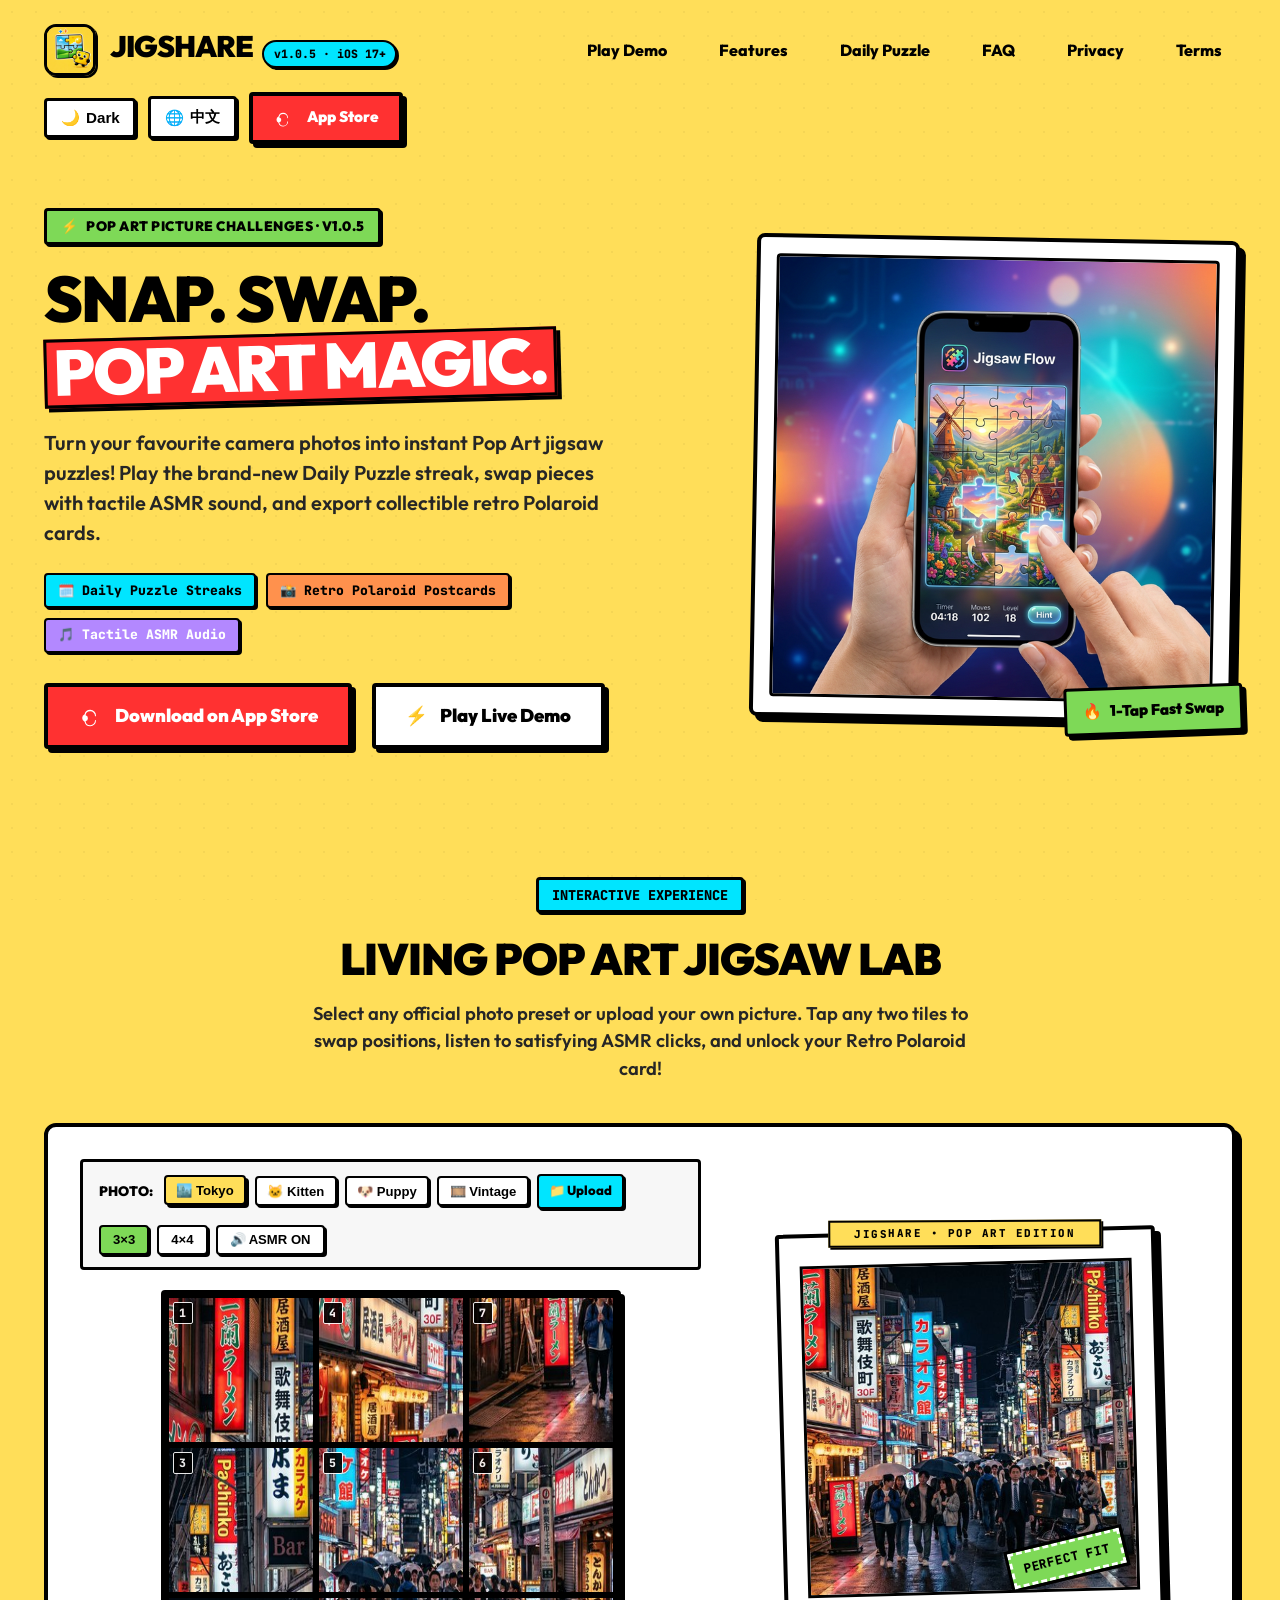
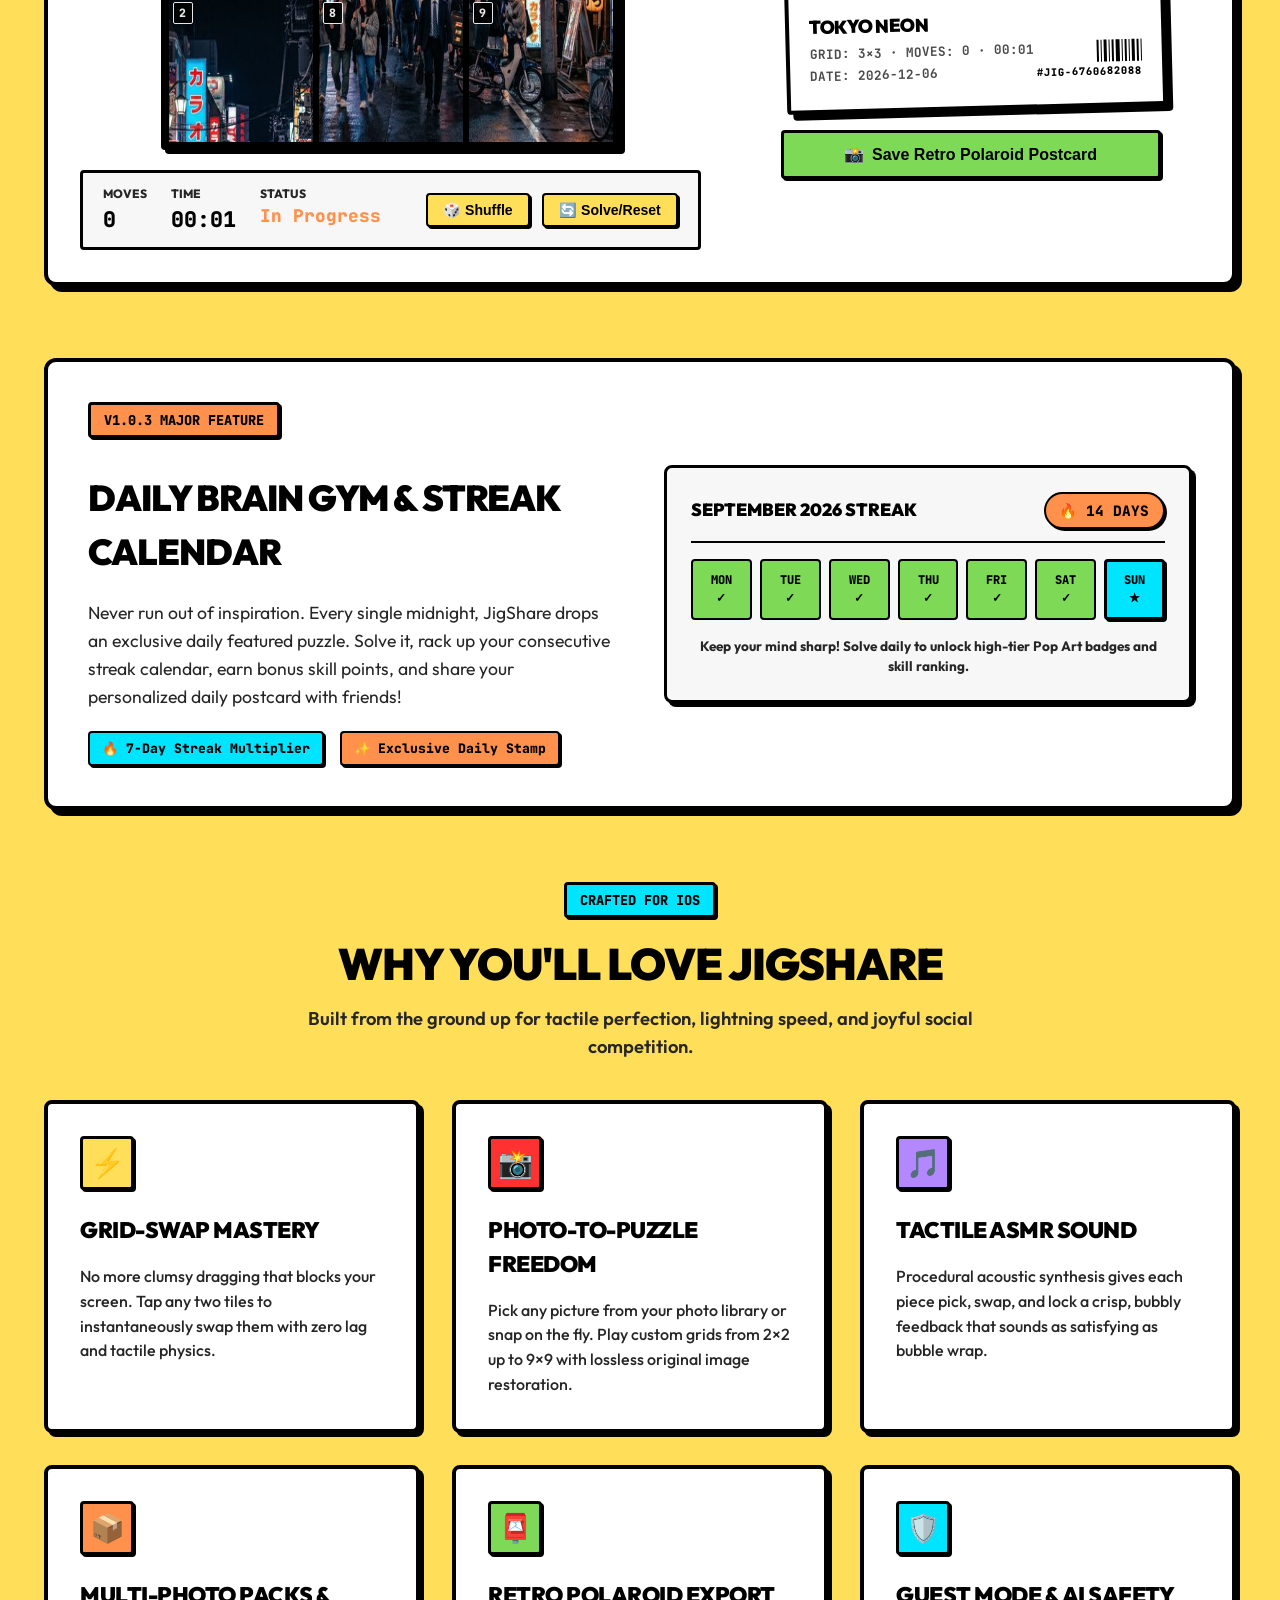
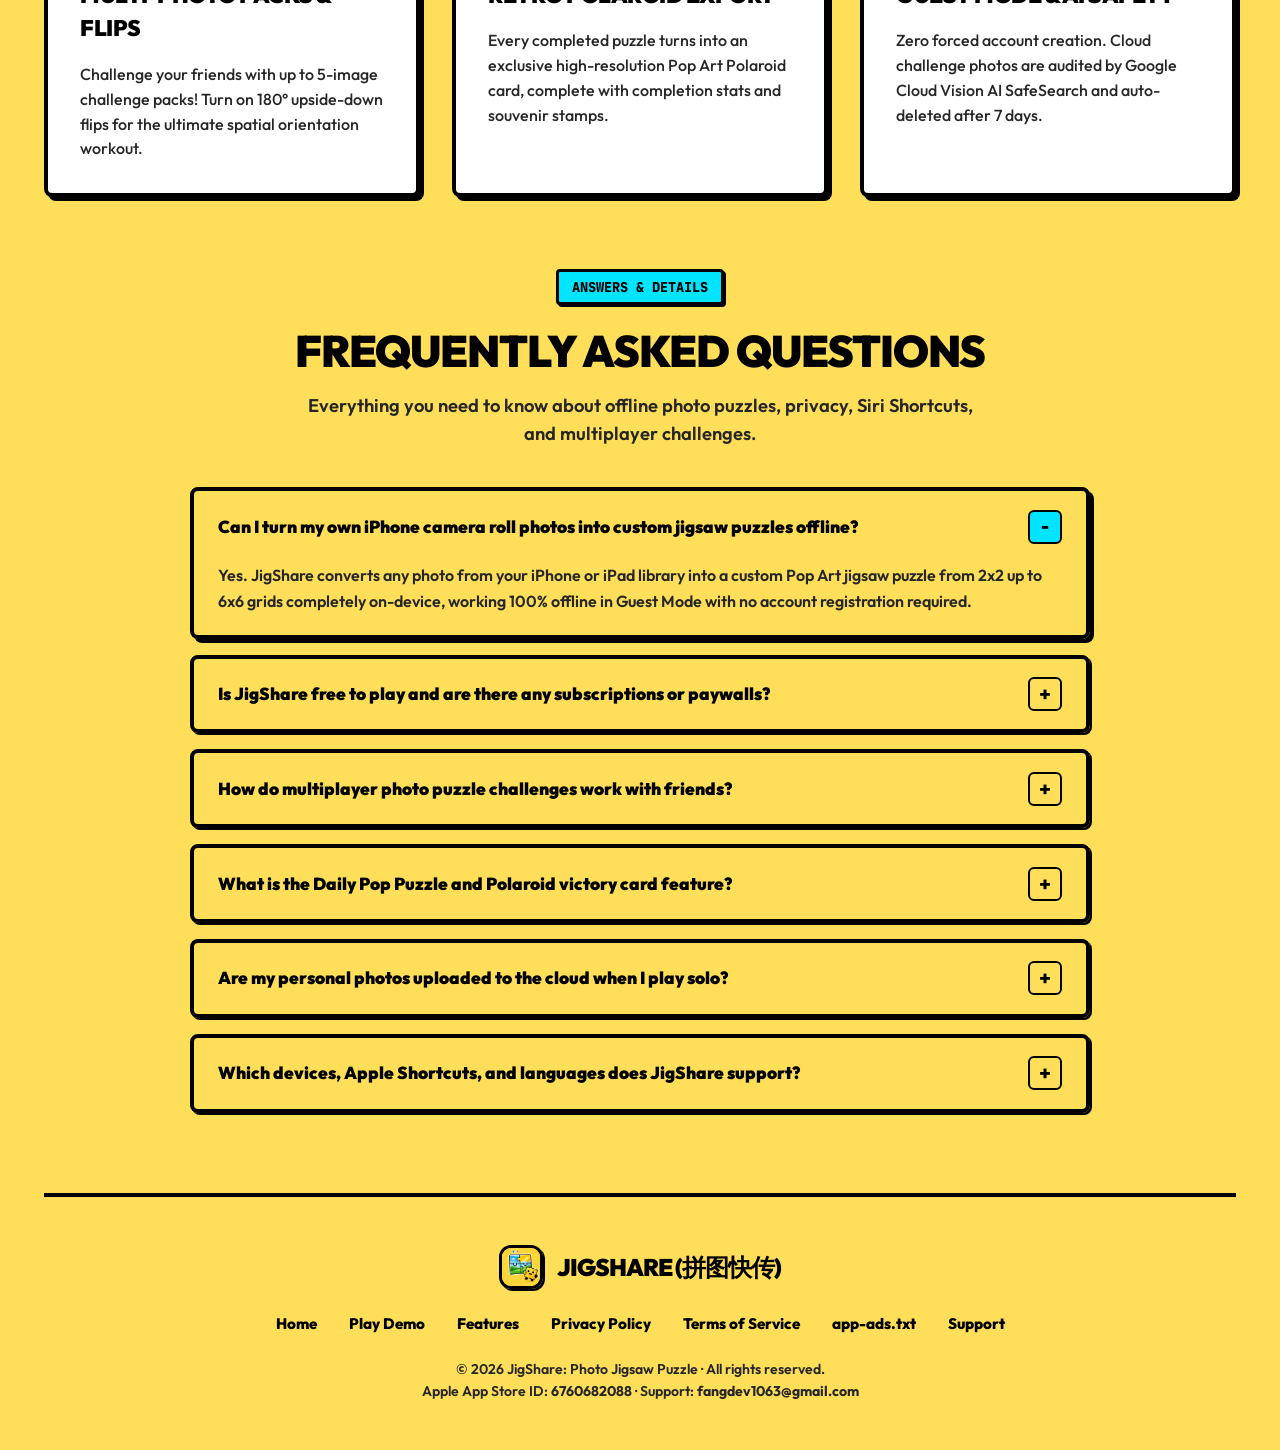
==== commit 0d276377: "chore(web): sync website assets & legal compliance for v1.0.5" ====
--- a/index.html
+++ b/index.html
@@ -21,7 +21,95 @@
 
     <link rel="icon" type="image/png" href="assets/icon.png">
     <link rel="apple-touch-icon" href="assets/icon.png">
+    <meta name="apple-itunes-app" content="app-id=6760682088">
     <link rel="stylesheet" href="index.css">
+    <script type="application/ld+json">
+    {
+      "@context": "https://schema.org",
+      "@graph": [
+        {
+          "@type": "MobileApplication",
+          "name": "JigShare: Photo Jigsaw Puzzle",
+          "description": "JigShare is an iPhone and iPad photo jigsaw puzzle game that turns personal camera roll memories into bold Pop Art puzzles — playable 100% offline with zero mandatory sign-up.",
+          "operatingSystem": "iOS",
+          "applicationCategory": "GameApplication",
+          "inLanguage": ["en-US", "zh-Hans", "zh-Hant", "ja", "ko", "de-DE", "fr-FR", "es-MX", "pt-BR"],
+          "offers": {
+            "@type": "Offer",
+            "price": "0",
+            "priceCurrency": "USD"
+          },
+          "aggregateRating": {
+            "@type": "AggregateRating",
+            "ratingValue": "5.0",
+            "ratingCount": "1"
+          },
+          "softwareVersion": "1.0.5",
+          "downloadUrl": "https://apps.apple.com/app/id6760682088",
+          "installUrl": "https://apps.apple.com/app/id6760682088",
+          "url": "https://jigsawphoto.netlify.app/",
+          "image": "https://jigsawphoto.netlify.app/assets/icon.png",
+          "author": {
+            "@type": "Organization",
+            "name": "DevFang"
+          }
+        },
+        {
+          "@type": "FAQPage",
+          "mainEntity": [
+            {
+              "@type": "Question",
+              "name": "Can I turn my own iPhone camera roll photos into custom jigsaw puzzles offline?",
+              "acceptedAnswer": {
+                "@type": "Answer",
+                "text": "Yes. JigShare converts any photo from your iPhone or iPad library into a custom Pop Art jigsaw puzzle from 2x2 up to 6x6 grids completely on-device, working 100% offline in Guest Mode with no account registration required."
+              }
+            },
+            {
+              "@type": "Question",
+              "name": "Is JigShare free to play and are there any subscriptions or paywalls?",
+              "acceptedAnswer": {
+                "@type": "Answer",
+                "text": "JigShare is 100% free to download and play with zero subscriptions or In-App Purchases. Players earn free daily skill points by solving puzzles, with optional user-initiated rewarded videos if extra hint tools are desired."
+              }
+            },
+            {
+              "@type": "Question",
+              "name": "How do multiplayer photo puzzle challenges work with friends?",
+              "acceptedAnswer": {
+                "@type": "Answer",
+                "text": "You can package one photo or a multi-level gauntlet with custom grid sizes and 180-degree piece rotation into a challenge link or portable .jig file so friends can race against your exact completion time."
+              }
+            },
+            {
+              "@type": "Question",
+              "name": "What is the Daily Pop Puzzle and Polaroid victory card feature?",
+              "acceptedAnswer": {
+                "@type": "Answer",
+                "text": "Every day JigShare generates a deterministic Pop Art puzzle (3x3 on weekdays, 4x4 on weekends) tracked on a 14-day streak calendar, and lets you export a 3x Retina retro Polaroid card stamped with your finish time and achievement badge."
+              }
+            },
+            {
+              "@type": "Question",
+              "name": "Are my personal photos uploaded to the cloud when I play solo?",
+              "acceptedAnswer": {
+                "@type": "Answer",
+                "text": "No. Solo puzzles and Polaroid victory cards are processed and stored strictly on your device. Images are only uploaded when you explicitly send a cloud challenge to friends, screened by AI SafeSearch and automatically deleted after 7 days."
+              }
+            },
+            {
+              "@type": "Question",
+              "name": "Which devices, Apple Shortcuts, and languages does JigShare support?",
+              "acceptedAnswer": {
+                "@type": "Answer",
+                "text": "JigShare runs natively on iPhone, iPad, and unfolded iPhone Duo (iOS 17.0+), integrates with Siri Shortcuts and Spotlight search, and ships with full localization in 9 languages: English, Simplified/Traditional Chinese, Japanese, Korean, German, French, Spanish, and Portuguese."
+              }
+            }
+          ]
+        }
+      ]
+    }
+    </script>
 </head>
 <body>
     <div class="container">
@@ -33,7 +121,7 @@
                 </div>
                 <div>
                     <span class="logo-title">JigShare</span>
-                    <span class="version-pill">v1.0.3 · iOS 17+</span>
+                    <span class="version-pill">v1.0.5 · iOS 17+</span>
                 </div>
             </a>
 
@@ -42,6 +130,7 @@
                     <li><a href="#demo-lab" data-i18n="navDemo">Play Demo</a></li>
                     <li><a href="#features" data-i18n="navFeatures">Features</a></li>
                     <li><a href="#daily-mode" data-i18n="navDaily">Daily Puzzle</a></li>
+                    <li><a href="#faq" data-i18n="navFaq">FAQ</a></li>
                     <li><a href="privacy.html" data-i18n="navPrivacy">Privacy</a></li>
                     <li><a href="terms.html" data-i18n="navTerms">Terms</a></li>
                 </ul>
@@ -66,7 +155,7 @@
             <div class="hero-content">
                 <div class="hero-tag">
                     <span>⚡</span>
-                    <span data-i18n="heroTag">Pop Art Picture Challenges · v1.0.3</span>
+                    <span data-i18n="heroTag">Pop Art Picture Challenges · v1.0.5</span>
                 </div>
                 <h1>
                     <span data-i18n="heroTitlePart1">Snap. Swap.</span><br>
@@ -298,6 +387,42 @@
             </div>
         </section>
 
+        <!-- Frequently Asked Questions (GEO & User Guide) -->
+        <section class="section-wrapper faq" id="faq">
+            <div class="section-head">
+                <div class="section-tag" data-i18n="faqTag">Answers & Details</div>
+                <h2 class="section-title" data-i18n="faqHeader">Frequently Asked Questions</h2>
+                <p class="section-subtitle" data-i18n="faqSubtitle">Everything you need to know about offline photo puzzles, privacy, Siri Shortcuts, and multiplayer challenges.</p>
+            </div>
+
+            <div class="faq-list">
+                <details class="faq-item" open>
+                    <summary data-i18n="faqQ1">Can I turn my own iPhone camera roll photos into custom jigsaw puzzles offline?</summary>
+                    <p data-i18n="faqA1">Yes. JigShare converts any photo from your iPhone or iPad library into a custom Pop Art jigsaw puzzle from 2x2 up to 6x6 grids completely on-device, working 100% offline in Guest Mode with no account registration required.</p>
+                </details>
+                <details class="faq-item">
+                    <summary data-i18n="faqQ2">Is JigShare free to play and are there any subscriptions or paywalls?</summary>
+                    <p data-i18n="faqA2">JigShare is 100% free to download and play with zero subscriptions or In-App Purchases. Players earn free daily skill points by solving puzzles, with optional user-initiated rewarded videos if extra hint tools are desired.</p>
+                </details>
+                <details class="faq-item">
+                    <summary data-i18n="faqQ3">How do multiplayer photo puzzle challenges work with friends?</summary>
+                    <p data-i18n="faqA3">You can package one photo or a multi-level gauntlet with custom grid sizes and 180-degree piece rotation into a challenge link or portable .jig file so friends can race against your exact completion time.</p>
+                </details>
+                <details class="faq-item">
+                    <summary data-i18n="faqQ4">What is the Daily Pop Puzzle and Polaroid victory card feature?</summary>
+                    <p data-i18n="faqA4">Every day JigShare generates a deterministic Pop Art puzzle (3x3 on weekdays, 4x4 on weekends) tracked on a 14-day streak calendar, and lets you export a 3x Retina retro Polaroid card stamped with your finish time and achievement badge.</p>
+                </details>
+                <details class="faq-item">
+                    <summary data-i18n="faqQ5">Are my personal photos uploaded to the cloud when I play solo?</summary>
+                    <p data-i18n="faqA5">No. Solo puzzles and Polaroid victory cards are processed and stored strictly on your device. Images are only uploaded when you explicitly send a cloud challenge to friends, screened by AI SafeSearch and automatically deleted after 7 days.</p>
+                </details>
+                <details class="faq-item">
+                    <summary data-i18n="faqQ6">Which devices, Apple Shortcuts, and languages does JigShare support?</summary>
+                    <p data-i18n="faqA6">JigShare runs natively on iPhone, iPad, and unfolded iPhone Duo (iOS 17.0+), integrates with Siri Shortcuts and Spotlight search, and ships with full localization in 9 languages: English, Simplified/Traditional Chinese, Japanese, Korean, German, French, Spanish, and Portuguese.</p>
+                </details>
+            </div>
+        </section>
+
         <!-- Footer -->
         <footer>
             <div class="nav-brand">
@@ -335,12 +460,13 @@
                 navDemo: "Play Demo",
                 navFeatures: "Features",
                 navDaily: "Daily Puzzle",
+                navFaq: "FAQ",
                 navPrivacy: "Privacy",
                 navTerms: "Terms",
                 navDownload: "App Store",
                 navHome: "Home",
                 navSupport: "Support",
-                heroTag: "Pop Art Picture Challenges · v1.0.3",
+                heroTag: "Pop Art Picture Challenges · v1.0.5",
                 heroTitlePart1: "Snap. Swap.",
                 heroTitlePart2: "POP ART MAGIC.",
                 heroSubtitle: "Turn your favourite camera photos into instant Pop Art jigsaw puzzles! Play the brand-new Daily Puzzle streak, swap pieces with tactile ASMR sound, and export collectible retro Polaroid cards.",
@@ -372,7 +498,7 @@
                 stampSpeed: "SPEED DEMON",
                 stampDaily: "DAILY SOLVER",
                 btnSavePolaroid: "Save Retro Polaroid Postcard",
-                dailyTag: "v1.0.3 Major Feature",
+                dailyTag: "v1.0.5 Core Feature",
                 dailyTitle: "Daily Brain Gym & Streak Calendar",
                 dailyDesc: "Never run out of inspiration. Every single midnight, JigShare drops an exclusive daily featured puzzle. Solve it, rack up your consecutive streak calendar, earn bonus skill points, and share your personalized daily postcard with friends!",
                 streakTitle: "SEPTEMBER 2026 STREAK",
@@ -391,18 +517,34 @@
                 f5Title: "Retro Polaroid Export",
                 f5Desc: "Every completed puzzle turns into an exclusive high-resolution Pop Art Polaroid card, complete with completion stats and souvenir stamps.",
                 f6Title: "Guest Mode & AI Safety",
-                f6Desc: "Zero forced account creation. Cloud challenge photos are audited by Google Cloud Vision AI SafeSearch and auto-deleted after 7 days."
+                f6Desc: "Zero forced account creation. Cloud challenge photos are audited by Google Cloud Vision AI SafeSearch and auto-deleted after 7 days.",
+                faqTag: "Answers & Details",
+                faqHeader: "Frequently Asked Questions",
+                faqSubtitle: "Everything you need to know about offline photo puzzles, privacy, Siri Shortcuts, and multiplayer challenges.",
+                faqQ1: "Can I turn my own iPhone camera roll photos into custom jigsaw puzzles offline?",
+                faqA1: "Yes. JigShare converts any photo from your iPhone or iPad library into a custom Pop Art jigsaw puzzle from 2x2 up to 6x6 grids completely on-device, working 100% offline in Guest Mode with no account registration required.",
+                faqQ2: "Is JigShare free to play and are there any subscriptions or paywalls?",
+                faqA2: "JigShare is 100% free to download and play with zero subscriptions or In-App Purchases. Players earn free daily skill points by solving puzzles, with optional user-initiated rewarded videos if extra hint tools are desired.",
+                faqQ3: "How do multiplayer photo puzzle challenges work with friends?",
+                faqA3: "You can package one photo or a multi-level gauntlet with custom grid sizes and 180-degree piece rotation into a challenge link or portable .jig file so friends can race against your exact completion time.",
+                faqQ4: "What is the Daily Pop Puzzle and Polaroid victory card feature?",
+                faqA4: "Every day JigShare generates a deterministic Pop Art puzzle (3x3 on weekdays, 4x4 on weekends) tracked on a 14-day streak calendar, and lets you export a 3x Retina retro Polaroid card stamped with your finish time and achievement badge.",
+                faqQ5: "Are my personal photos uploaded to the cloud when I play solo?",
+                faqA5: "No. Solo puzzles and Polaroid victory cards are processed and stored strictly on your device. Images are only uploaded when you explicitly send a cloud challenge to friends, screened by AI SafeSearch and automatically deleted after 7 days.",
+                faqQ6: "Which devices, Apple Shortcuts, and languages does JigShare support?",
+                faqA6: "JigShare runs natively on iPhone, iPad, and unfolded iPhone Duo (iOS 17.0+), integrates with Siri Shortcuts and Spotlight search, and ships with full localization in 9 languages: English, Simplified/Traditional Chinese, Japanese, Korean, German, French, Spanish, and Portuguese."
             },
             zh: {
                 navDemo: "在线试玩",
                 navFeatures: "特色玩法",
                 navDaily: "每日打卡",
+                navFaq: "常见问题",
                 navPrivacy: "隐私政策",
                 navTerms: "服务条款",
                 navDownload: "前往下载",
                 navHome: "首页",
                 navSupport: "技术支持",
-                heroTag: "复古波普艺术照片拼图 · v1.0.3 全新升级",
+                heroTag: "复古波普艺术照片拼图 · v1.0.5 全球 9 语种升级",
                 heroTitlePart1: "拍照. 点触换位.",
                 heroTitlePart2: "波普艺术魔法.",
                 heroSubtitle: "把相册照片秒变超酷的波普艺术拼图！全新每日拼图打卡连胜上线，伴随清脆程序化 ASMR 音效指尖换位，通关即可导出专属复古拍立得打卡卡片。",
@@ -434,7 +576,7 @@
                 stampSpeed: "极速挑战者",
                 stampDaily: "每日解谜达人",
                 btnSavePolaroid: "一键导出复古拍立得明信片",
-                dailyTag: "v1.0.3 重磅核心玩法",
+                dailyTag: "v1.0.5 核心玩法",
                 dailyTitle: "每日脑力健身房与连胜日历",
                 dailyDesc: "每天午夜零点，JigShare 精准推送一张全新每日特色拼图。解开谜题，在连胜日历上点亮连续打卡记录，赢取丰厚技能点奖励，一键向好友晒出属于你的每日专属战报！",
                 streakTitle: "2026 年 9 月 连续打卡日历",
@@ -453,7 +595,22 @@
                 f5Title: "复古拍立得打卡卡片",
                 f5Desc: "通关瞬间生成超清复古拍立得打卡卡片，印有通关时间、步数、专属纪念邮戳与条形码，一键保存至相册。",
                 f6Title: "全本地游客模式与安全",
-                f6Desc: "无需强制登录即可单机畅玩。云端挑战图片经由 Google Cloud Vision API 严格 AI 安全审核，并在 7 天后自动销毁。"
+                f6Desc: "无需强制登录即可单机畅玩。云端挑战图片经由 Google Cloud Vision API 严格 AI 安全审核，并在 7 天后自动销毁。",
+                faqTag: "功能与隐私解答",
+                faqHeader: "常见问题解答 (FAQ)",
+                faqSubtitle: "关于离线照片拼图、隐私安全、Siri 快捷指令与好友竞速挑战的完整说明。",
+                faqQ1: "可以把 iPhone 相册里的个人照片离线做成自定义拼图吗？",
+                faqA1: "可以。JigShare 支持免注册访客模式 100% 离线畅玩，可从 iPhone 或 iPad 相册任选照片生成 2x2 至 6x6 网格的波普艺术拼图，所有单机照片均在本地设备端离线处理。",
+                faqQ2: "JigShare 需要付费订阅或内购解锁吗？",
+                faqA2: "完全免费，无任何付费订阅或内购项目。玩家每天可通过通关获取免费技能点，也可按需自主选择观看激励视频补充透视原图或魔法提示道具。",
+                faqQ3: "如何把旅行合照做成拼图发给朋友比拼通关速度？",
+                faqA3: "选择单张或多张照片设定网格与 180 度碎片翻转规则后，即可生成挑战链接或 .jig 挑战包文件发送给好友，系统会自动记录双方的通关耗时排名。",
+                faqQ4: "每日波普拼图和复古拍立得战报卡片是什么？",
+                faqA4: "应用每天生成全球一致的精选波普拼图（工作日 3x3，周末 4x4）并记录 14 天连胜日历；每次通关均可一键导出印有耗时与专属荣誉印章的 3x 超清复古拍立得纪念卡。",
+                faqQ5: "单机游玩时我的个人照片会上传到云端吗？",
+                faqA5: "绝不会。单机拼图与拍立得纪念卡严格在本地设备沙盒内处理与存储；仅在您主动向好友发起云端挑战时才会传输图片，且经 AI 安全审查后在 7 天后自动销毁。",
+                faqQ6: "支持哪些设备、Siri 快捷指令与多国语言？",
+                faqA6: "原生适配 iPhone、iPad 与 iPhone Duo 折叠双屏（iOS 17.0+），接入 Siri 快捷指令与 Spotlight 搜索，并内置简繁中文、英、日、韩、德、法、西、葡共 9 种语言即时切换。"
             }
         };
 
--- a/index.css
+++ b/index.css
@@ -1137,6 +1137,75 @@
 }
 
 /* ==========================================================================
+   FAQ Accordion (Pop Art Neo-Brutalist)
+   ========================================================================== */
+.faq-list {
+    display: flex;
+    flex-direction: column;
+    gap: 1rem;
+    max-width: 900px;
+    margin: 0 auto;
+}
+
+.faq-item {
+    background: var(--card-bg);
+    border: var(--border-width) solid var(--border-stroke);
+    box-shadow: var(--pop-shadow-sm);
+    border-radius: var(--radius-md);
+    overflow: hidden;
+    transition: var(--transition-snappy);
+}
+
+.faq-item[open] {
+    box-shadow: var(--pop-shadow);
+}
+
+.faq-item summary {
+    padding: 1.15rem 1.5rem;
+    font-weight: 900;
+    font-size: 1.08rem;
+    cursor: pointer;
+    list-style: none;
+    display: flex;
+    align-items: center;
+    justify-content: space-between;
+    gap: 1rem;
+}
+
+.faq-item summary::-webkit-details-marker {
+    display: none;
+}
+
+.faq-item summary::after {
+    content: "+";
+    font-family: 'JetBrains Mono', monospace;
+    font-weight: 900;
+    font-size: 1.25rem;
+    width: 30px;
+    height: 30px;
+    border: 2px solid var(--border-stroke);
+    background: var(--pop-yellow);
+    color: #000000;
+    border-radius: 6px;
+    display: inline-flex;
+    align-items: center;
+    justify-content: center;
+    flex-shrink: 0;
+}
+
+.faq-item[open] summary::after {
+    content: "−";
+    background: var(--pop-cyan);
+}
+
+.faq-item p {
+    padding: 0 1.5rem 1.25rem;
+    color: var(--text-muted);
+    line-height: 1.65;
+    font-weight: 600;
+}
+
+/* ==========================================================================
    Responsive Breakpoints
    ========================================================================== */
 @media (max-width: 992px) {
